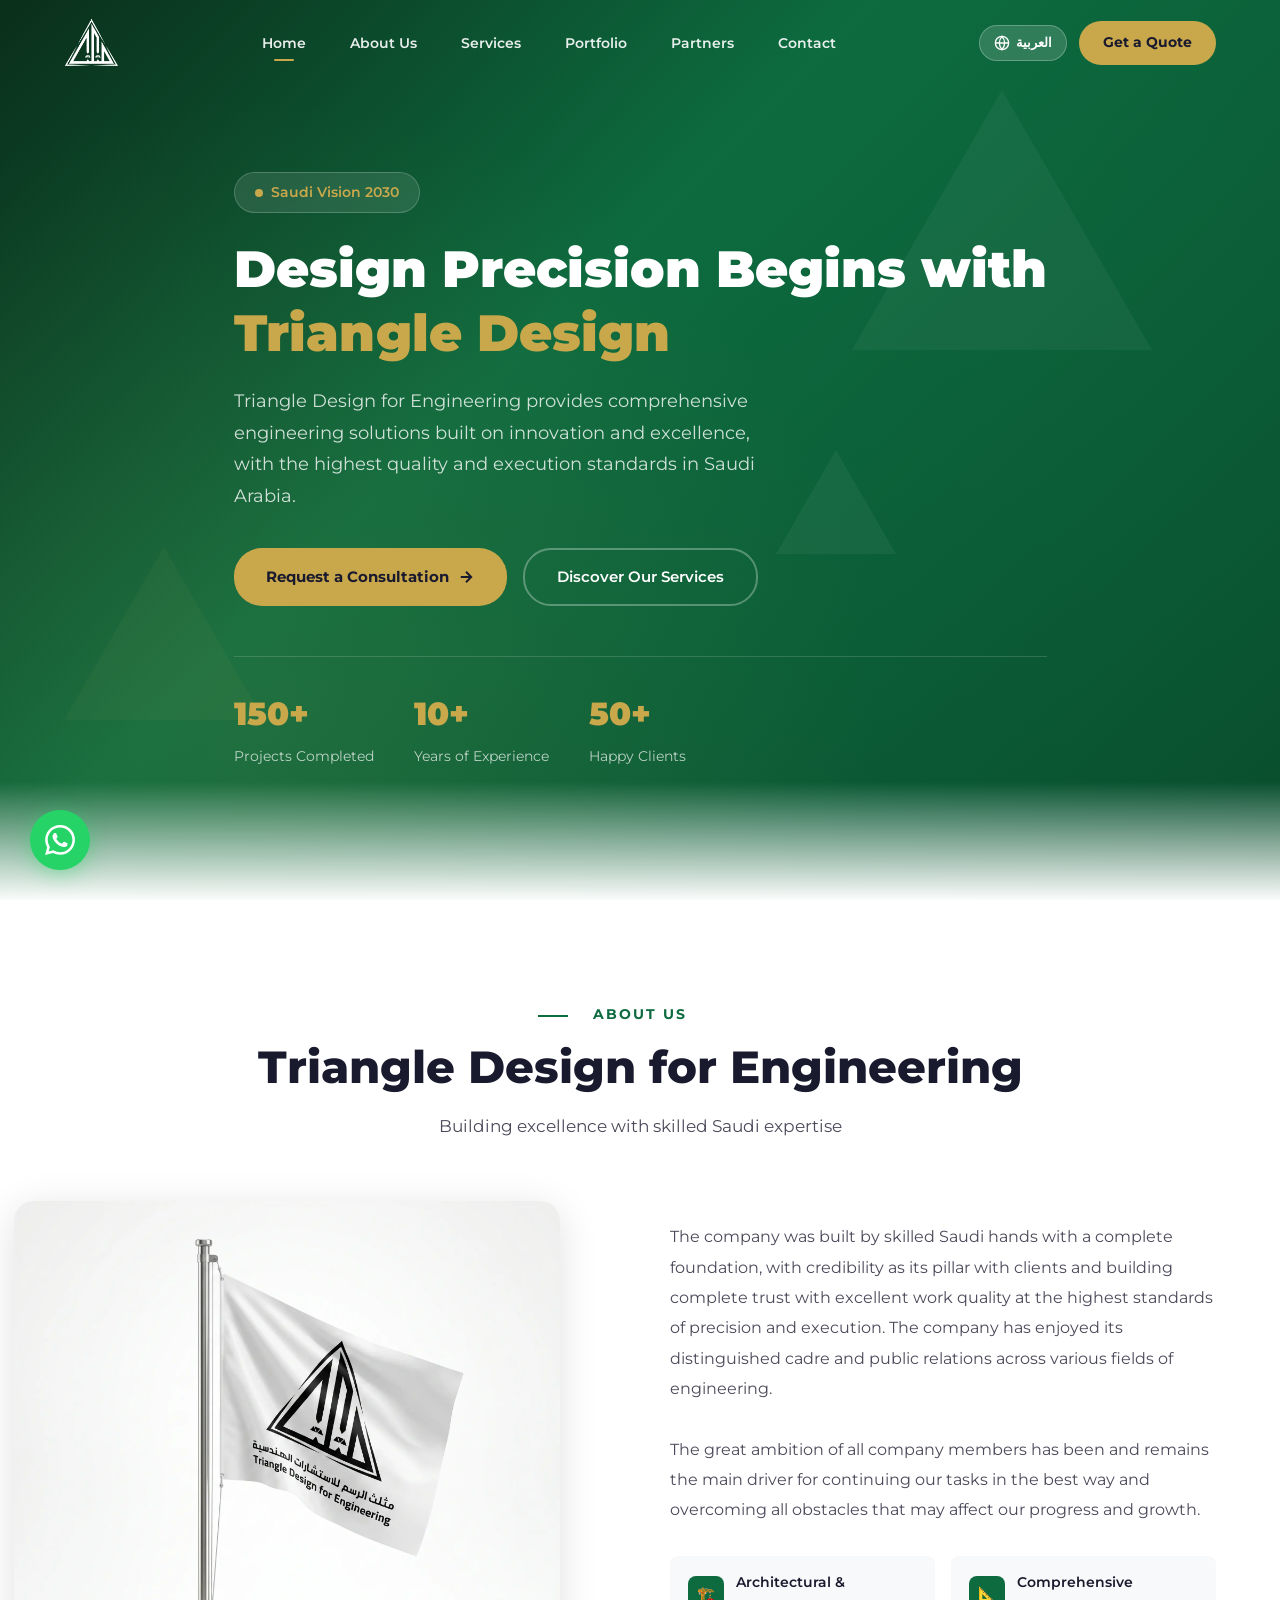
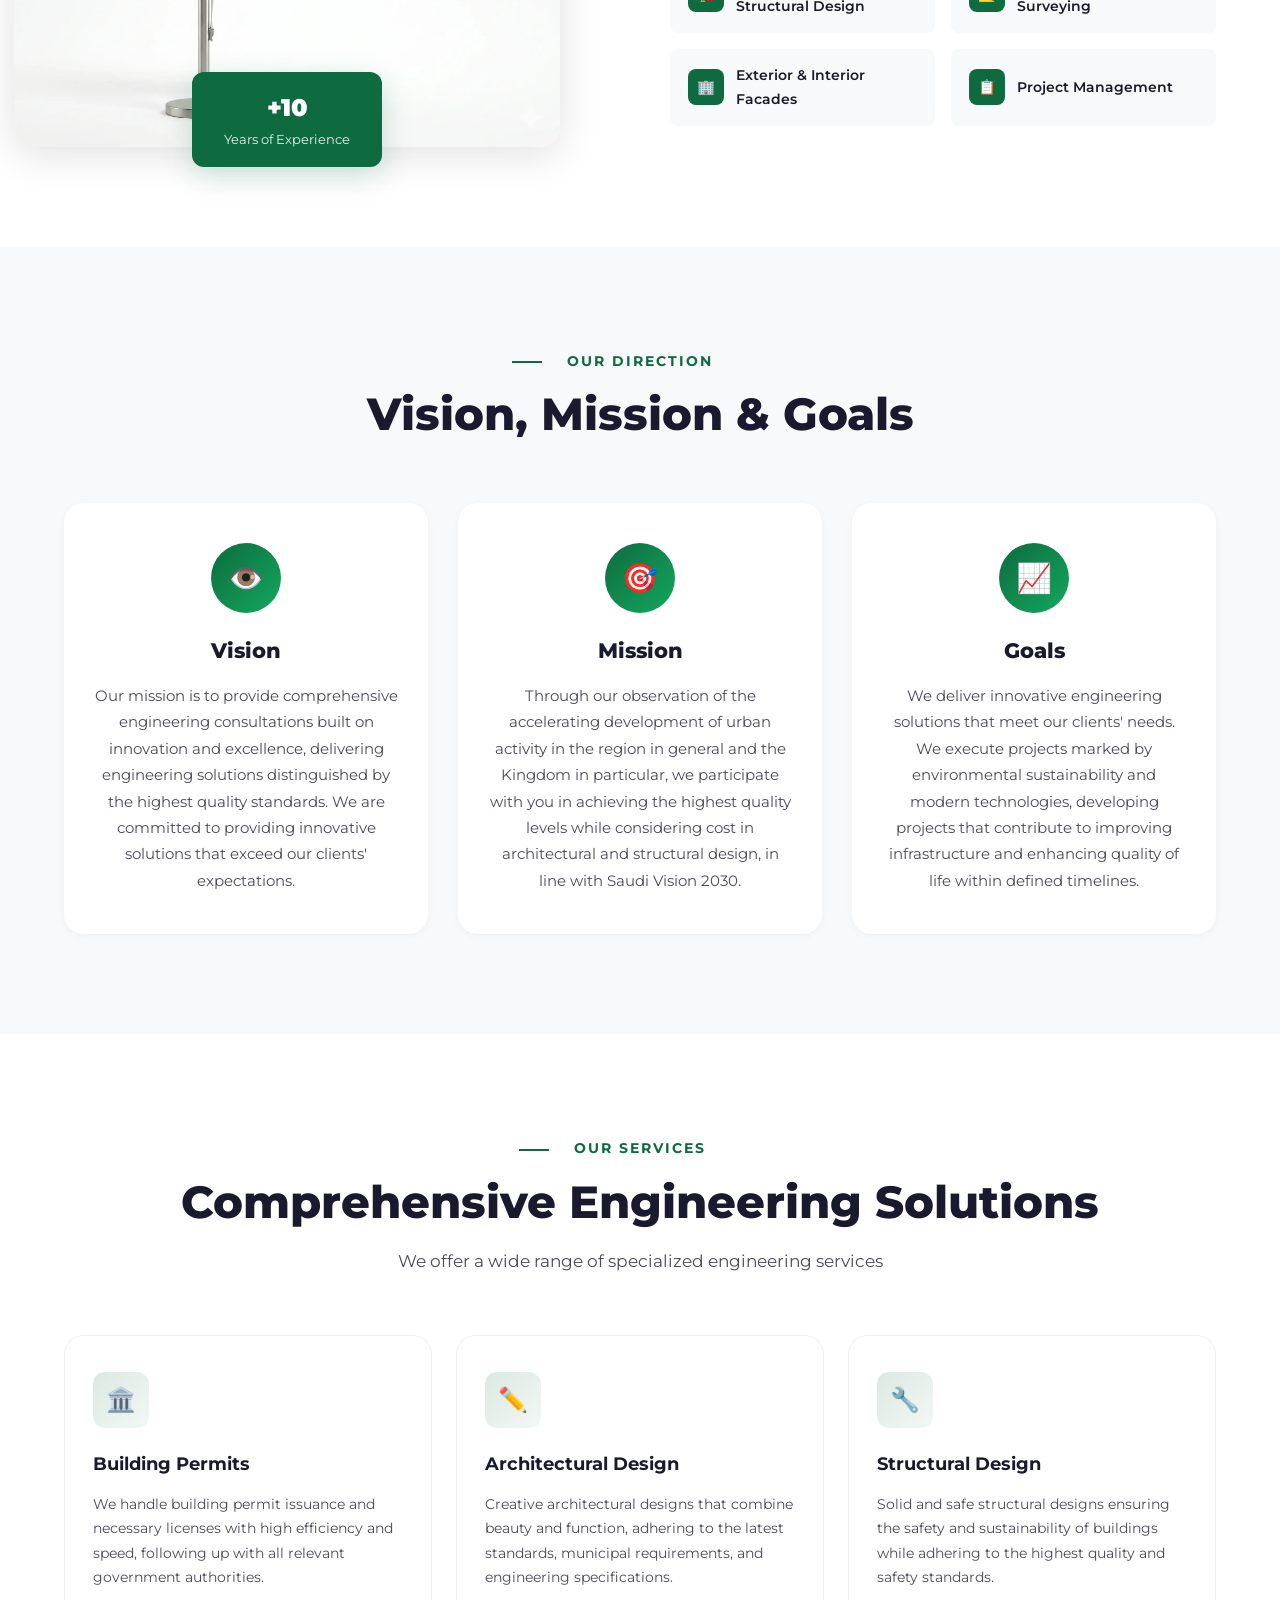
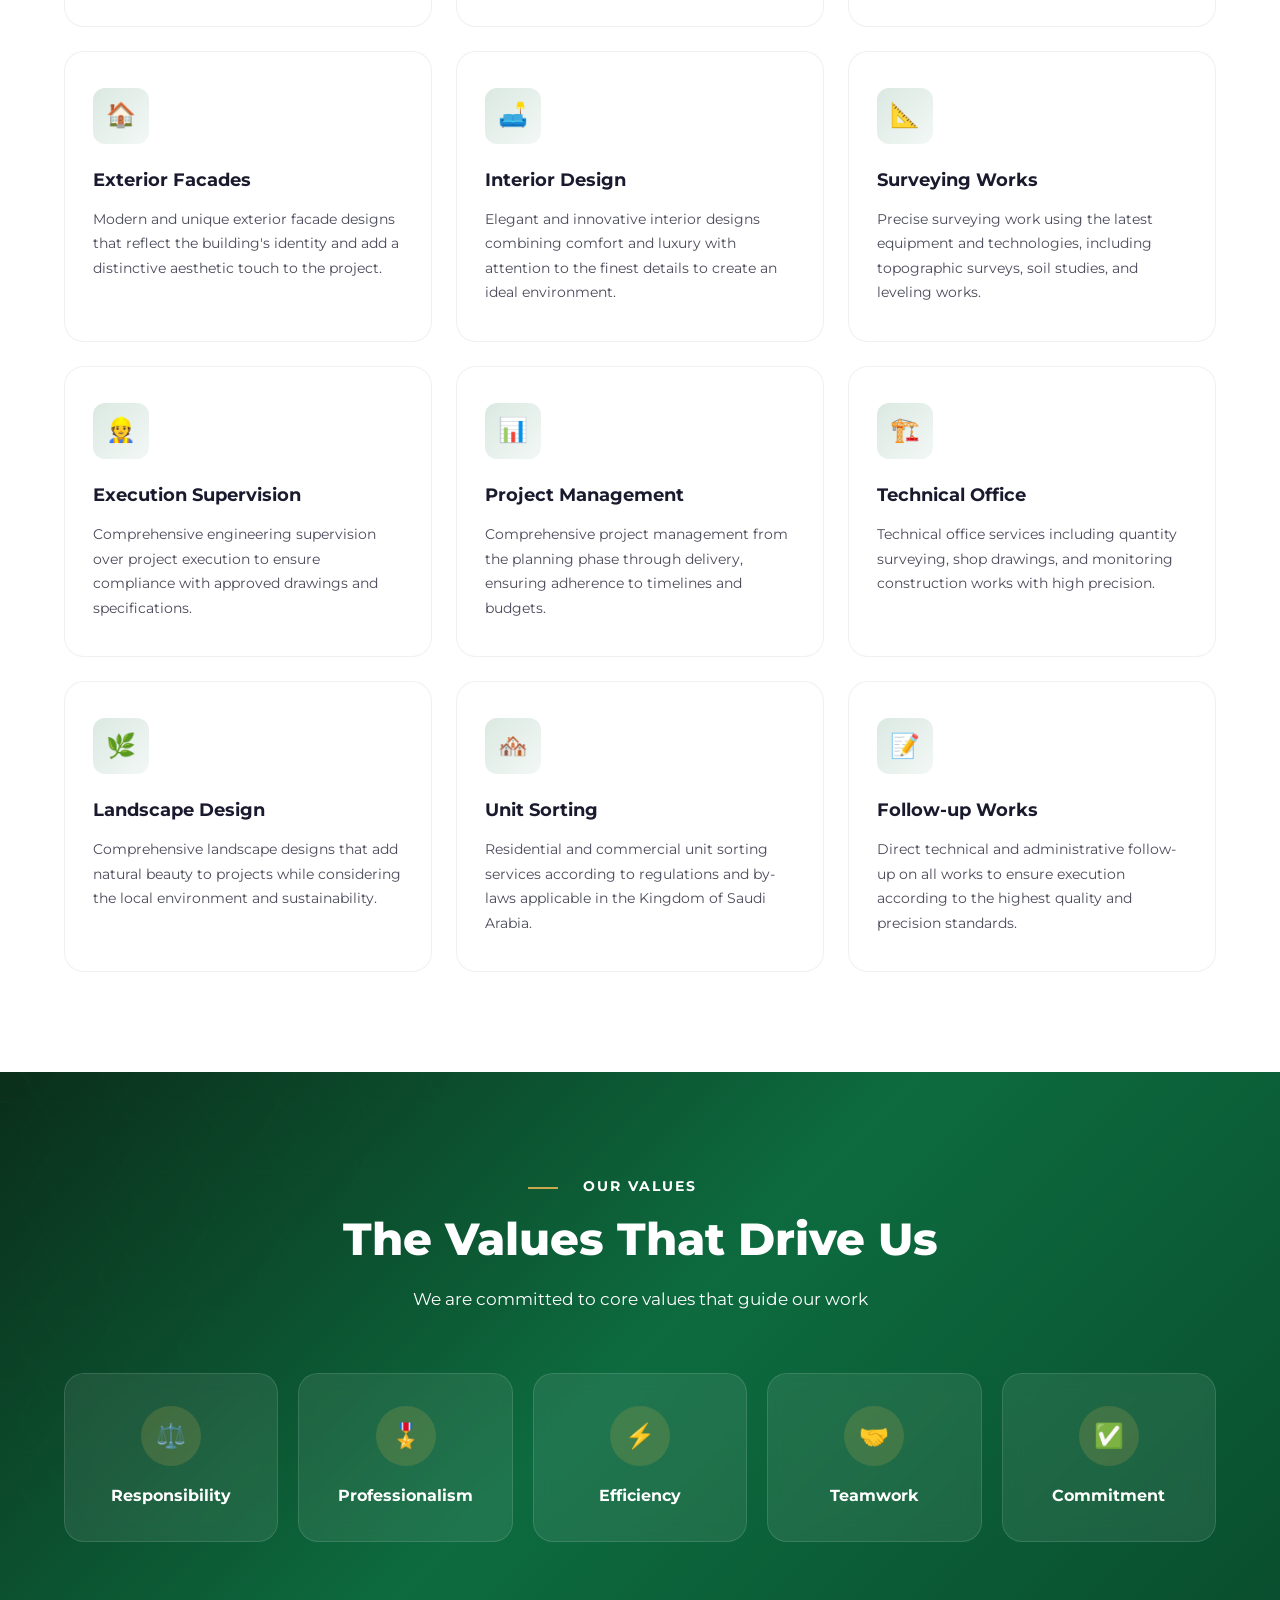
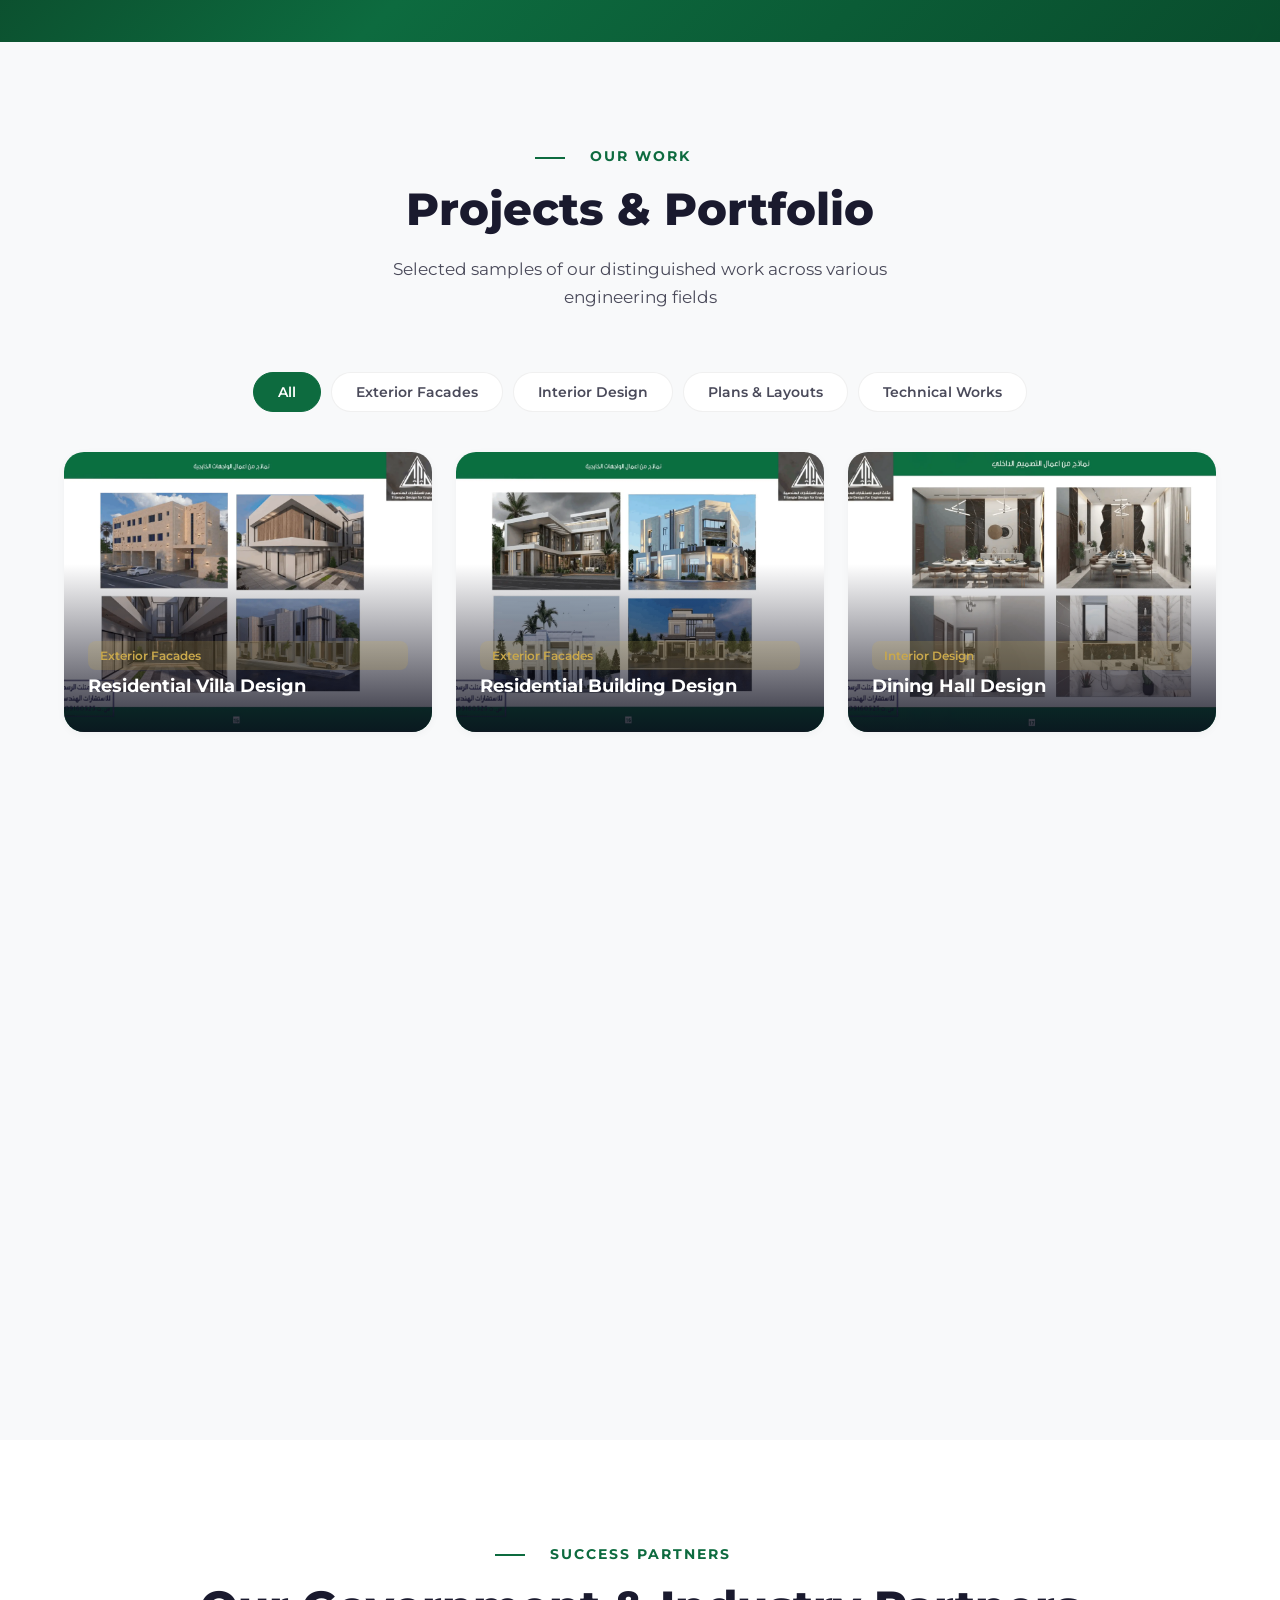
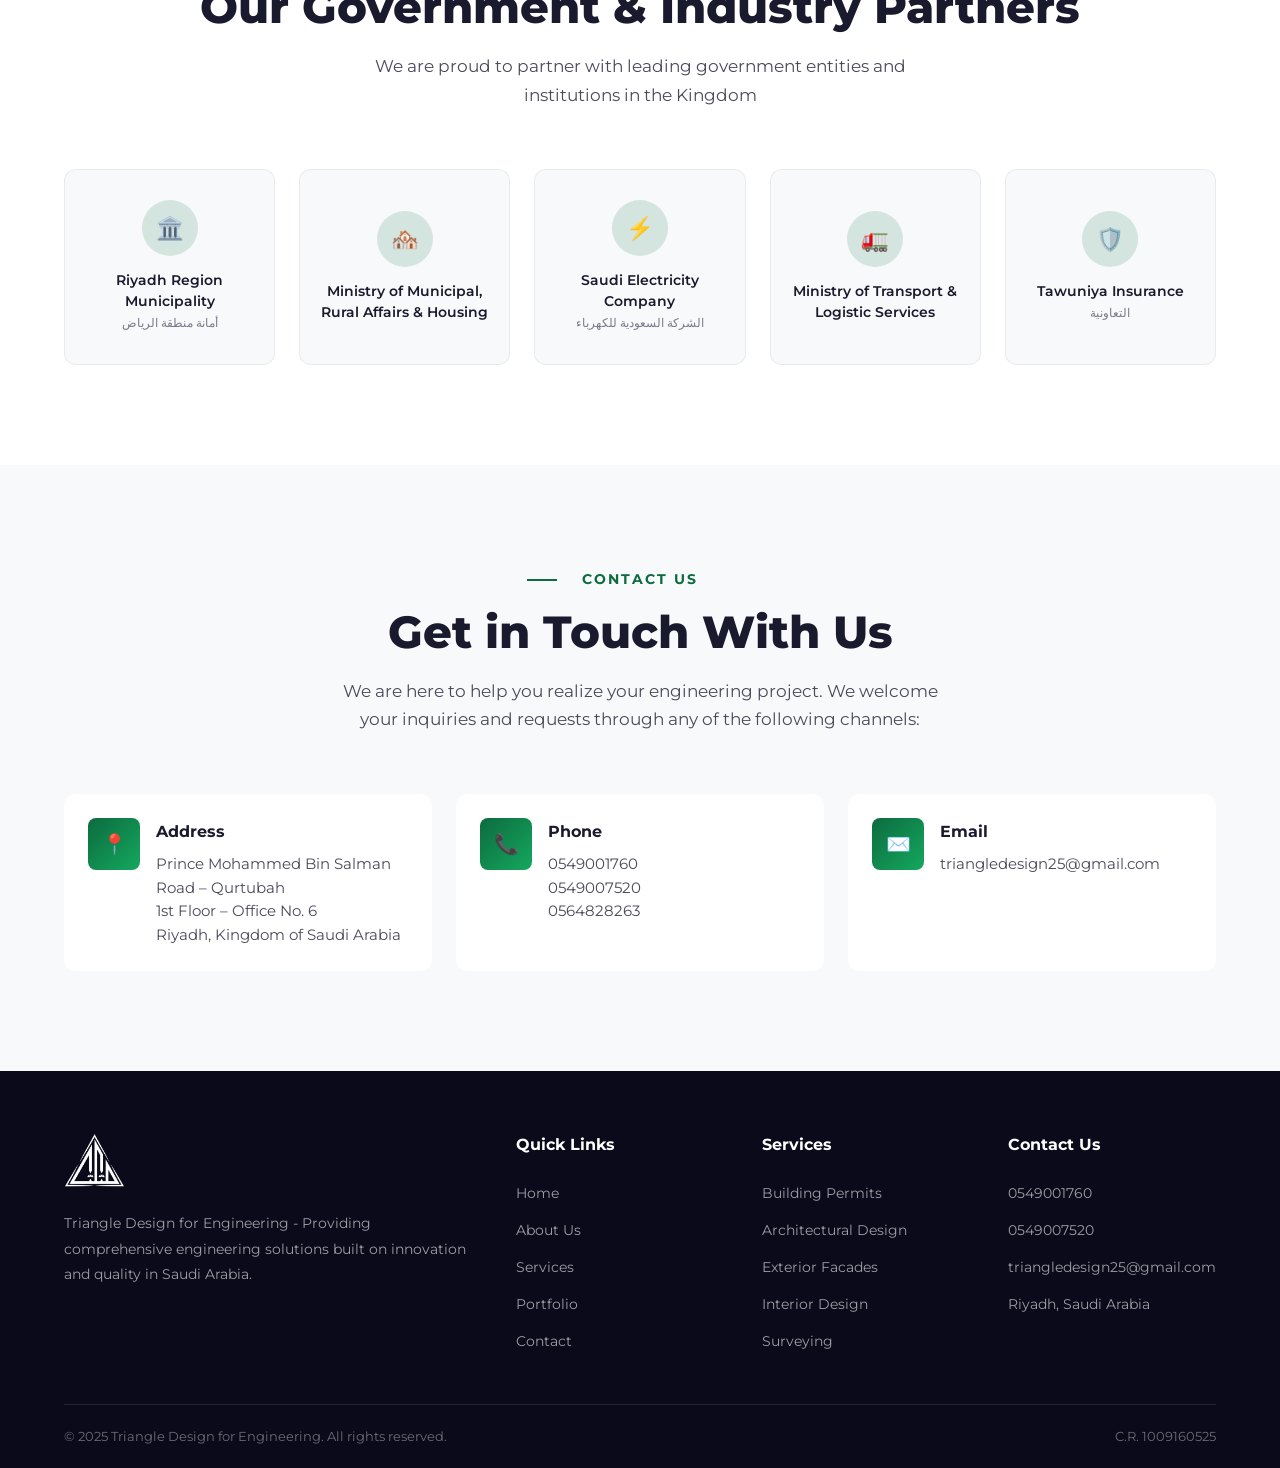
==== en/index.html @ 2c235e0d "Initial commit" ====
<!DOCTYPE html>
<html lang="en" dir="ltr">
<head>
  <meta charset="UTF-8">
  <meta name="viewport" content="width=device-width, initial-scale=1.0">
  <title>Triangle Design for Engineering | مثلث الرسم للاستشارات الهندسية</title>
  <meta name="description" content="Triangle Design for Engineering - Architectural design, execution supervision, building permits, surveying, interior and exterior design in Riyadh, Saudi Arabia">
  <link rel="alternate" hreflang="ar" href="../index.html">
  <link rel="alternate" hreflang="en" href="index.html">
  <link rel="stylesheet" href="../style.css">
  <link rel="icon" type="image/png" href="../images/البروفايل مثلث الرسم-01.webp">
</head>
<body class="ltr">

<!-- ══════════ NAVBAR ══════════ -->
<nav class="navbar" id="navbar">
  <div class="container">
    <a href="#hero" class="nav-logo">
      <img src="../logo.webp" alt="Triangle Design" class="nav-logo-img">
    </a>
    <div class="nav-links" id="navLinks">
      <a href="#hero" class="active">Home</a>
      <a href="#about">About Us</a>
      <a href="#services">Services</a>
      <a href="#portfolio">Portfolio</a>
      <a href="#partners">Partners</a>
      <a href="#contact">Contact</a>
    </div>

    <div class="nav-actions">
      <a href="../index.html" class="lang-switch">
        <svg class="globe-icon" viewBox="0 0 24 24" fill="none" stroke="currentColor" stroke-width="2"><circle cx="12" cy="12" r="10"/><path d="M2 12h20M12 2a15.3 15.3 0 014 10 15.3 15.3 0 01-4 10 15.3 15.3 0 01-4-10 15.3 15.3 0 014-10z"/></svg>
        العربية
      </a>
      <a href="#contact" class="nav-cta">Get a Quote</a>
      <div class="mobile-toggle" id="mobileToggle">
        <span></span><span></span><span></span>
      </div>
    </div>
  </div>
</nav>

<!-- ══════════ HERO ══════════ -->
<section class="hero" id="hero">
  <div class="hero-bg-shapes">
    <div class="triangle"></div>
    <div class="triangle"></div>
    <div class="triangle"></div>
  </div>
  <div class="container">
    <div class="hero-content">
      <div class="hero-badge">
        <span class="dot"></span>
        Saudi Vision 2030
      </div>
      <h1>Design Precision Begins with<br><span>Triangle Design</span></h1>
      <p class="hero-desc">Triangle Design for Engineering provides comprehensive engineering solutions built on innovation and excellence, with the highest quality and execution standards in Saudi Arabia.</p>
      <div class="hero-buttons">
        <a href="#contact" class="btn-primary">
          Request a Consultation
          <svg width="18" height="18" viewBox="0 0 24 24" fill="none" stroke="currentColor" stroke-width="2.5"><path d="M5 12h14M12 5l7 7-7 7"/></svg>
        </a>
        <a href="#services" class="btn-secondary">
          Discover Our Services
        </a>
      </div>
      <div class="hero-stats">
        <div class="hero-stat">
          <h3 data-count="150" data-suffix="+">0</h3>
          <p>Projects Completed</p>
        </div>
        <div class="hero-stat">
          <h3 data-count="10" data-suffix="+">0</h3>
          <p>Years of Experience</p>
        </div>
        <div class="hero-stat">
          <h3 data-count="50" data-suffix="+">0</h3>
          <p>Happy Clients</p>
        </div>
      </div>
    </div>

  </div>
</section>

<!-- ══════════ ABOUT ══════════ -->
<section class="about section-padding" id="about">
  <div class="container">
    <div class="section-title reveal">
      <span class="overline">About Us</span>
      <h2>Triangle Design for Engineering</h2>
      <p>Building excellence with skilled Saudi expertise</p>
    </div>
    <div class="about-grid">
      <div class="about-image reveal-left">
        <div class="about-image-main">
          <img src="../hero.webp" alt="About Company - Triangle Design">
        </div>
        <div class="about-experience-badge">
          <h3>+10</h3>
          <p>Years of Experience</p>
        </div>
      </div>
      <div class="about-content reveal-right">

        <p class="about-text">The company was built by skilled Saudi hands with a complete foundation, with credibility as its pillar with clients and building complete trust with excellent work quality at the highest standards of precision and execution. The company has enjoyed its distinguished cadre and public relations across various fields of engineering.</p>
        <p class="about-text">The great ambition of all company members has been and remains the main driver for continuing our tasks in the best way and overcoming all obstacles that may affect our progress and growth.</p>
        <div class="about-features">
          <div class="about-feature">
            <div class="feature-icon">🏗️</div>
            <span>Architectural & Structural Design</span>
          </div>
          <div class="about-feature">
            <div class="feature-icon">📐</div>
            <span>Comprehensive Surveying</span>
          </div>
          <div class="about-feature">
            <div class="feature-icon">🏢</div>
            <span>Exterior & Interior Facades</span>
          </div>
          <div class="about-feature">
            <div class="feature-icon">📋</div>
            <span>Project Management</span>
          </div>
        </div>
      </div>
    </div>
  </div>
</section>

<!-- ══════════ VISION / MISSION / GOALS ══════════ -->
<section class="vmg-section section-padding" id="vmg">
  <div class="container">
    <div class="section-title reveal">
      <span class="overline">Our Direction</span>
      <h2>Vision, Mission & Goals</h2>
    </div>
    <div class="vmg-grid">
      <div class="vmg-card reveal">
        <div class="vmg-icon">👁️</div>
        <h3>Vision</h3>
        <p>Our mission is to provide comprehensive engineering consultations built on innovation and excellence, delivering engineering solutions distinguished by the highest quality standards. We are committed to providing innovative solutions that exceed our clients' expectations.</p>
      </div>
      <div class="vmg-card reveal">
        <div class="vmg-icon">🎯</div>
        <h3>Mission</h3>
        <p>Through our observation of the accelerating development of urban activity in the region in general and the Kingdom in particular, we participate with you in achieving the highest quality levels while considering cost in architectural and structural design, in line with Saudi Vision 2030.</p>
      </div>
      <div class="vmg-card reveal">
        <div class="vmg-icon">📈</div>
        <h3>Goals</h3>
        <p>We deliver innovative engineering solutions that meet our clients' needs. We execute projects marked by environmental sustainability and modern technologies, developing projects that contribute to improving infrastructure and enhancing quality of life within defined timelines.</p>
      </div>
    </div>
  </div>
</section>

<!-- ══════════ SERVICES ══════════ -->
<section class="services section-padding" id="services">
  <div class="container">
    <div class="section-title reveal">
      <span class="overline">Our Services</span>
      <h2>Comprehensive Engineering Solutions</h2>
      <p>We offer a wide range of specialized engineering services</p>
    </div>
    <div class="services-grid">
      <div class="service-card reveal">
        <div class="service-icon">🏛️</div>
        <h3>Building Permits</h3>
        <p>We handle building permit issuance and necessary licenses with high efficiency and speed, following up with all relevant government authorities.</p>
      </div>
      <div class="service-card reveal">
        <div class="service-icon">✏️</div>
        <h3>Architectural Design</h3>
        <p>Creative architectural designs that combine beauty and function, adhering to the latest standards, municipal requirements, and engineering specifications.</p>
      </div>
      <div class="service-card reveal">
        <div class="service-icon">🔧</div>
        <h3>Structural Design</h3>
        <p>Solid and safe structural designs ensuring the safety and sustainability of buildings while adhering to the highest quality and safety standards.</p>
      </div>
      <div class="service-card reveal">
        <div class="service-icon">🏠</div>
        <h3>Exterior Facades</h3>
        <p>Modern and unique exterior facade designs that reflect the building's identity and add a distinctive aesthetic touch to the project.</p>
      </div>
      <div class="service-card reveal">
        <div class="service-icon">🛋️</div>
        <h3>Interior Design</h3>
        <p>Elegant and innovative interior designs combining comfort and luxury with attention to the finest details to create an ideal environment.</p>
      </div>
      <div class="service-card reveal">
        <div class="service-icon">📐</div>
        <h3>Surveying Works</h3>
        <p>Precise surveying work using the latest equipment and technologies, including topographic surveys, soil studies, and leveling works.</p>
      </div>
      <div class="service-card reveal">
        <div class="service-icon">👷</div>
        <h3>Execution Supervision</h3>
        <p>Comprehensive engineering supervision over project execution to ensure compliance with approved drawings and specifications.</p>
      </div>
      <div class="service-card reveal">
        <div class="service-icon">📊</div>
        <h3>Project Management</h3>
        <p>Comprehensive project management from the planning phase through delivery, ensuring adherence to timelines and budgets.</p>
      </div>
      <div class="service-card reveal">
        <div class="service-icon">🏗️</div>
        <h3>Technical Office</h3>
        <p>Technical office services including quantity surveying, shop drawings, and monitoring construction works with high precision.</p>
      </div>
      <div class="service-card reveal">
        <div class="service-icon">🌿</div>
        <h3>Landscape Design</h3>
        <p>Comprehensive landscape designs that add natural beauty to projects while considering the local environment and sustainability.</p>
      </div>
      <div class="service-card reveal">
        <div class="service-icon">🏘️</div>
        <h3>Unit Sorting</h3>
        <p>Residential and commercial unit sorting services according to regulations and by-laws applicable in the Kingdom of Saudi Arabia.</p>
      </div>
      <div class="service-card reveal">
        <div class="service-icon">📝</div>
        <h3>Follow-up Works</h3>
        <p>Direct technical and administrative follow-up on all works to ensure execution according to the highest quality and precision standards.</p>
      </div>
    </div>
  </div>
</section>

<!-- ══════════ VALUES ══════════ -->
<section class="values-section section-padding">
  <div class="triangle-pattern"></div>
  <div class="container">
    <div class="section-title reveal">
      <span class="overline">Our Values</span>
      <h2>The Values That Drive Us</h2>
      <p>We are committed to core values that guide our work</p>
    </div>
    <div class="values-grid">
      <div class="value-card reveal">
        <div class="value-icon">⚖️</div>
        <h4>Responsibility</h4>
      </div>
      <div class="value-card reveal">
        <div class="value-icon">🎖️</div>
        <h4>Professionalism</h4>
      </div>
      <div class="value-card reveal">
        <div class="value-icon">⚡</div>
        <h4>Efficiency</h4>
      </div>
      <div class="value-card reveal">
        <div class="value-icon">🤝</div>
        <h4>Teamwork</h4>
      </div>
      <div class="value-card reveal">
        <div class="value-icon">✅</div>
        <h4>Commitment</h4>
      </div>
    </div>
  </div>
</section>

<!-- ══════════ PORTFOLIO ══════════ -->
<section class="portfolio section-padding" id="portfolio">
  <div class="container">
    <div class="section-title reveal">
      <span class="overline">Our Work</span>
      <h2>Projects & Portfolio</h2>
      <p>Selected samples of our distinguished work across various engineering fields</p>
    </div>
    <div class="portfolio-filters reveal">
      <button class="filter-btn active" data-filter="all">All</button>
      <button class="filter-btn" data-filter="exterior">Exterior Facades</button>
      <button class="filter-btn" data-filter="interior">Interior Design</button>
      <button class="filter-btn" data-filter="plans">Plans & Layouts</button>
      <button class="filter-btn" data-filter="technical">Technical Works</button>
    </div>
    <div class="portfolio-grid">
      <div class="portfolio-item reveal" data-category="exterior">
        <img src="../images/البروفايل مثلث الرسم-15.webp" alt="Exterior Facades - Sample 1">
        <div class="portfolio-overlay">
          <span class="tag">Exterior Facades</span>
          <h3>Residential Villa Design</h3>
        </div>
      </div>
      <div class="portfolio-item reveal" data-category="exterior">
        <img src="../images/البروفايل مثلث الرسم-16.webp" alt="Exterior Facades - Sample 2">
        <div class="portfolio-overlay">
          <span class="tag">Exterior Facades</span>
          <h3>Residential Building Design</h3>
        </div>
      </div>
      <div class="portfolio-item reveal" data-category="interior">
        <img src="../images/البروفايل مثلث الرسم-17.webp" alt="Interior Design - Dining Hall">
        <div class="portfolio-overlay">
          <span class="tag">Interior Design</span>
          <h3>Dining Hall Design</h3>
        </div>
      </div>
      <div class="portfolio-item reveal" data-category="interior">
        <img src="../images/البروفايل مثلث الرسم-18.webp" alt="Interior Design - Bedroom">
        <div class="portfolio-overlay">
          <span class="tag">Interior Design</span>
          <h3>Bedroom Design</h3>
        </div>
      </div>
      <div class="portfolio-item reveal" data-category="interior">
        <img src="../images/البروفايل مثلث الرسم-19.webp" alt="Interior Design - Office">
        <div class="portfolio-overlay">
          <span class="tag">Interior Design</span>
          <h3>Office & Majlis Design</h3>
        </div>
      </div>
      <div class="portfolio-item reveal" data-category="interior">
        <img src="../images/البروفايل مثلث الرسم-20.webp" alt="Interior Design - Kitchen">
        <div class="portfolio-overlay">
          <span class="tag">Interior Design</span>
          <h3>Modern Kitchen Design</h3>
        </div>
      </div>
      <div class="portfolio-item reveal" data-category="plans">
        <img src="../images/البروفايل مثلث الرسم-13.webp" alt="Real Estate Development Plans">
        <div class="portfolio-overlay">
          <span class="tag">Plans & Layouts</span>
          <h3>Real Estate Development Plans</h3>
        </div>
      </div>
      <div class="portfolio-item reveal" data-category="plans">
        <img src="../images/البروفايل مثلث الرسم-14.webp" alt="Architectural Plans">
        <div class="portfolio-overlay">
          <span class="tag">Plans & Layouts</span>
          <h3>Advanced Architectural Plans</h3>
        </div>
      </div>
      <div class="portfolio-item reveal" data-category="technical">
        <img src="../images/البروفايل مثلث الرسم-12.webp" alt="Technical Office Works">
        <div class="portfolio-overlay">
          <span class="tag">Technical Works</span>
          <h3>Technical Office Works</h3>
        </div>
      </div>
    </div>
  </div>
</section>

<!-- ══════════ PARTNERS ══════════ -->
<section class="partners section-padding" id="partners">
  <div class="container">
    <div class="section-title reveal">
      <span class="overline">Success Partners</span>
      <h2>Our Government & Industry Partners</h2>
      <p>We are proud to partner with leading government entities and institutions in the Kingdom</p>
    </div>
    <div class="partners-grid">
      <div class="partner-card reveal">
        <div class="partner-icon">🏛️</div>
        <h4>Riyadh Region Municipality<br><small style="color:var(--text-light);font-weight:400">أمانة منطقة الرياض</small></h4>
      </div>
      <div class="partner-card reveal">
        <div class="partner-icon">🏘️</div>
        <h4>Ministry of Municipal, Rural Affairs & Housing</h4>
      </div>
      <div class="partner-card reveal">
        <div class="partner-icon">⚡</div>
        <h4>Saudi Electricity Company<br><small style="color:var(--text-light);font-weight:400">الشركة السعودية للكهرباء</small></h4>
      </div>
      <div class="partner-card reveal">
        <div class="partner-icon">🚛</div>
        <h4>Ministry of Transport & Logistic Services</h4>
      </div>
      <div class="partner-card reveal">
        <div class="partner-icon">🛡️</div>
        <h4>Tawuniya Insurance<br><small style="color:var(--text-light);font-weight:400">التعاونية</small></h4>
      </div>
    </div>
  </div>
</section>

<!-- ══════════ CONTACT ══════════ -->
<section class="contact section-padding" id="contact">
  <div class="container">
    <div class="section-title reveal">
      <span class="overline">Contact Us</span>
      <h2>Get in Touch With Us</h2>
      <p>We are here to help you realize your engineering project. We welcome your inquiries and requests through any of the following channels:</p>
    </div>
    <div class="contact-cards reveal">
      <div class="contact-item">
        <div class="contact-icon">📍</div>
        <div>
          <h4>Address</h4>
          <p>Prince Mohammed Bin Salman Road – Qurtubah<br>1st Floor – Office No. 6<br>Riyadh, Kingdom of Saudi Arabia</p>
        </div>
      </div>
      <div class="contact-item">
        <div class="contact-icon">📞</div>
        <div>
          <h4>Phone</h4>
          <p><a href="tel:+966549001760">0549001760</a></p>
          <p><a href="tel:+966549007520">0549007520</a></p>
          <p><a href="tel:+966564828263">0564828263</a></p>
        </div>
      </div>
      <div class="contact-item">
        <div class="contact-icon">✉️</div>
        <div>
          <h4>Email</h4>
          <p><a href="mailto:triangledesign25@gmail.com">triangledesign25@gmail.com</a></p>
        </div>
      </div>

    </div>
  </div>
</section>

<!-- ══════════ FOOTER ══════════ -->
<footer class="footer">
  <div class="container">
    <div class="footer-grid">
      <div class="footer-brand">
        <div class="footer-logo">
          <img src="../logo.webp" alt="Triangle Design" class="footer-logo-img">
        </div>
        <p>Triangle Design for Engineering - Providing comprehensive engineering solutions built on innovation and quality in Saudi Arabia.</p>
      </div>
      <div class="footer-col">
        <h4>Quick Links</h4>
        <ul>
          <li><a href="#hero">Home</a></li>
          <li><a href="#about">About Us</a></li>
          <li><a href="#services">Services</a></li>
          <li><a href="#portfolio">Portfolio</a></li>
          <li><a href="#contact">Contact</a></li>
        </ul>
      </div>
      <div class="footer-col">
        <h4>Services</h4>
        <ul>
          <li><a href="#services">Building Permits</a></li>
          <li><a href="#services">Architectural Design</a></li>
          <li><a href="#services">Exterior Facades</a></li>
          <li><a href="#services">Interior Design</a></li>
          <li><a href="#services">Surveying</a></li>
        </ul>
      </div>
      <div class="footer-col">
        <h4>Contact Us</h4>
        <ul>
          <li><a href="tel:+966549001760">0549001760</a></li>
          <li><a href="tel:+966549007520">0549007520</a></li>
          <li><a href="mailto:triangledesign25@gmail.com">triangledesign25@gmail.com</a></li>
          <li><a href="#">Riyadh, Saudi Arabia</a></li>
        </ul>
      </div>
    </div>
    <div class="footer-bottom">
      <p>© 2025 Triangle Design for Engineering. All rights reserved.</p>
      <span class="cr-number">C.R. 1009160525</span>
    </div>
  </div>
</footer>

<!-- ══════════ WHATSAPP FLOAT ══════════ -->
<a href="https://wa.me/966549001760" target="_blank" class="whatsapp-float" aria-label="Contact via WhatsApp">
  <svg viewBox="0 0 24 24"><path d="M17.472 14.382c-.297-.149-1.758-.867-2.03-.967-.273-.099-.471-.148-.67.15-.197.297-.767.966-.94 1.164-.173.199-.347.223-.644.075-.297-.15-1.255-.463-2.39-1.475-.883-.788-1.48-1.761-1.653-2.059-.173-.297-.018-.458.13-.606.134-.133.298-.347.446-.52.149-.174.198-.298.298-.497.099-.198.05-.371-.025-.52-.075-.149-.669-1.612-.916-2.207-.242-.579-.487-.5-.669-.51-.173-.008-.371-.01-.57-.01-.198 0-.52.074-.792.372-.272.297-1.04 1.016-1.04 2.479 0 1.462 1.065 2.875 1.213 3.074.149.198 2.096 3.2 5.077 4.487.709.306 1.262.489 1.694.625.712.227 1.36.195 1.871.118.571-.085 1.758-.719 2.006-1.413.248-.694.248-1.289.173-1.413-.074-.124-.272-.198-.57-.347m-5.421 7.403h-.004a9.87 9.87 0 01-5.031-1.378l-.361-.214-3.741.982.998-3.648-.235-.374a9.86 9.86 0 01-1.51-5.26c.001-5.45 4.436-9.884 9.888-9.884 2.64 0 5.122 1.03 6.988 2.898a9.825 9.825 0 012.893 6.994c-.003 5.45-4.437 9.884-9.885 9.884m8.413-18.297A11.815 11.815 0 0012.05 0C5.495 0 .16 5.335.157 11.892c0 2.096.547 4.142 1.588 5.945L.057 24l6.305-1.654a11.882 11.882 0 005.683 1.448h.005c6.554 0 11.89-5.335 11.893-11.893a11.821 11.821 0 00-3.48-8.413z"/></svg>
</a>

<!-- ══════════ BACK TO TOP ══════════ -->
<button class="back-to-top" id="backToTop" aria-label="Back to top">↑</button>

<!-- ══════════ LIGHTBOX ══════════ -->
<div class="lightbox" id="lightbox">
  <button class="lightbox-close">✕</button>
  <img src="" alt="Project Preview">
</div>

<script src="../script.js"></script>
</body>
</html>
---- style.css ----
/* ========================================
   MOTHALATH - Triangle Design for Engineering
   Premium Corporate Website Styles
   ======================================== */

@import url('https://fonts.googleapis.com/css2?family=IBM+Plex+Sans+Arabic:wght@100;200;300;400;500;600;700&family=Montserrat:wght@300;400;500;600;700;800;900&display=swap');

/* ---- CSS Custom Properties ---- */
:root {
  --primary: #0d6b3f;
  --primary-dark: #094d2d;
  --primary-light: #14a85e;
  --primary-glow: rgba(13, 107, 63, 0.15);
  --secondary: #1a1a2e;
  --accent: #c9a84c;
  --accent-light: #e0c76e;
  --text-dark: #1a1a2e;
  --text-medium: #4a4a5a;
  --text-light: #7a7a8a;
  --bg-white: #ffffff;
  --bg-light: #f8f9fa;
  --bg-cream: #fafaf7;
  --bg-dark: #0a0a1a;
  --border-light: rgba(0, 0, 0, 0.06);
  --shadow-sm: 0 2px 8px rgba(0, 0, 0, 0.04);
  --shadow-md: 0 4px 20px rgba(0, 0, 0, 0.08);
  --shadow-lg: 0 8px 40px rgba(0, 0, 0, 0.12);
  --shadow-xl: 0 20px 60px rgba(0, 0, 0, 0.15);
  --shadow-green: 0 8px 30px rgba(13, 107, 63, 0.2);
  --radius-sm: 8px;
  --radius-md: 12px;
  --radius-lg: 20px;
  --radius-xl: 28px;
  --transition: 0.35s cubic-bezier(0.4, 0, 0.2, 1);
  --transition-slow: 0.6s cubic-bezier(0.4, 0, 0.2, 1);
  --font-ar: 'IBM Plex Sans Arabic', sans-serif;
  --font-en: 'Montserrat', sans-serif;
}

/* ---- Reset & Base ---- */
*, *::before, *::after {
  margin: 0;
  padding: 0;
  box-sizing: border-box;
}

html {
  scroll-behavior: smooth;
  scroll-padding-top: 80px;
  overflow-x: hidden;
}

body {
  font-family: var(--font-ar);
  color: var(--text-dark);
  background: var(--bg-white);
  line-height: 1.7;
  overflow-x: hidden;
  -webkit-font-smoothing: antialiased;
}

body.ltr {
  font-family: var(--font-en);
  direction: ltr;
  text-align: left;
}

body.rtl {
  direction: rtl;
  text-align: right;
}

img {
  max-width: 100%;
  height: auto;
  display: block;
}

a {
  text-decoration: none;
  color: inherit;
  transition: var(--transition);
}

ul { list-style: none; }

.container {
  max-width: 1200px;
  margin: 0 auto;
  padding: 0 24px;
}

/* ---- Utility Classes ---- */
.section-padding {
  padding: 100px 0;
}

.section-title {
  text-align: center;
  margin-bottom: 60px;
}

.section-title .overline {
  display: inline-block;
  font-size: 0.85rem;
  font-weight: 700;
  letter-spacing: 2px;
  text-transform: uppercase;
  color: var(--primary);
  margin-bottom: 12px;
  position: relative;
  padding: 0 20px;
}

.section-title .overline::before,
.section-title .overline::after {
  content: '';
  position: absolute;
  top: 50%;
  width: 30px;
  height: 2px;
  background: var(--primary);
}

.section-title .overline::before { right: -35px; }
.section-title .overline::after { left: -35px; }

body.ltr .section-title .overline::before { left: -35px; }
body.ltr .section-title .overline::after { right: -35px; }

.section-title h2 {
  font-size: clamp(1.8rem, 4vw, 2.8rem);
  font-weight: 800;
  color: var(--text-dark);
  margin-bottom: 16px;
  line-height: 1.3;
}

.section-title p {
  font-size: 1.05rem;
  color: var(--text-medium);
  max-width: 600px;
  margin: 0 auto;
}

/* ---- Scroll Animations ---- */
.reveal {
  opacity: 0;
  transform: translateY(40px);
  transition: opacity 0.7s ease, transform 0.7s ease;
}

.reveal.visible {
  opacity: 1;
  transform: translateY(0);
}

.reveal-left {
  opacity: 0;
  transform: translateX(-50px);
  transition: opacity 0.7s ease, transform 0.7s ease;
}

body.ltr .reveal-left {
  transform: translateX(-50px);
}

body.rtl .reveal-left {
  transform: translateX(50px);
}

.reveal-left.visible {
  opacity: 1;
  transform: translateX(0);
}

.reveal-right {
  opacity: 0;
  transform: translateX(50px);
  transition: opacity 0.7s ease, transform 0.7s ease;
}

body.rtl .reveal-right {
  transform: translateX(-50px);
}

.reveal-right.visible {
  opacity: 1;
  transform: translateX(0);
}

/* ── Triangle Background Pattern ── */
.triangle-pattern {
  position: absolute;
  width: 100%;
  height: 100%;
  top: 0;
  left: 0;
  pointer-events: none;
  overflow: hidden;
  opacity: 0.03;
  z-index: 0;
}

.triangle-pattern::before {
  content: '';
  position: absolute;
  width: 200%;
  height: 200%;
  top: -50%;
  left: -50%;
  background-image:
    linear-gradient(60deg, transparent 48%, var(--primary) 48%, var(--primary) 52%, transparent 52%),
    linear-gradient(-60deg, transparent 48%, var(--primary) 48%, var(--primary) 52%, transparent 52%),
    linear-gradient(0deg, transparent 48%, var(--primary) 48%, var(--primary) 52%, transparent 52%);
  background-size: 80px 70px;
}

/* ========================================
   NAVIGATION
   ======================================== */
.navbar {
  position: fixed;
  top: 0;
  left: 0;
  width: 100%;
  z-index: 1000;
  transition: var(--transition);
  padding: 16px 0;
  background: transparent;
}

.navbar.scrolled {
  background: rgba(255, 255, 255, 0.97);
  backdrop-filter: blur(20px);
  -webkit-backdrop-filter: blur(20px);
  box-shadow: var(--shadow-md);
  padding: 8px 0;
}

.navbar .container {
  display: flex;
  align-items: center;
  justify-content: space-between;
}

.nav-logo {
  display: flex;
  align-items: center;
  gap: 12px;
  z-index: 1001;
}

.nav-logo-img {
  max-height: 54px;
  width: auto;
  transition: var(--transition);
  /* The logo is white initially over the dark hero background */
  filter: brightness(0) invert(1);
}

.navbar.scrolled .nav-logo-img {
  /* Turn the logo black when the navbar becomes white */
  filter: brightness(0);
}

.nav-links {
  display: flex;
  align-items: center;
  gap: 8px;
}

.nav-links a {
  padding: 8px 18px;
  font-size: 0.9rem;
  font-weight: 600;
  color: rgba(255, 255, 255, 0.9);
  border-radius: var(--radius-sm);
  position: relative;
  transition: var(--transition);
}

.nav-links a::after {
  content: '';
  position: absolute;
  bottom: 2px;
  left: 50%;
  transform: translateX(-50%) scaleX(0);
  width: 20px;
  height: 2px;
  background: var(--accent);
  border-radius: 2px;
  transition: var(--transition);
}

.nav-links a:hover::after,
.nav-links a.active::after {
  transform: translateX(-50%) scaleX(1);
}

.navbar.scrolled .nav-links a {
  color: var(--text-dark);
}

.navbar.scrolled .nav-links a:hover {
  color: var(--primary);
}

.nav-actions {
  display: flex;
  align-items: center;
  gap: 12px;
  z-index: 1001;
}

.lang-switch {
  display: flex;
  align-items: center;
  gap: 6px;
  padding: 6px 14px;
  background: rgba(255, 255, 255, 0.15);
  border: 1px solid rgba(255, 255, 255, 0.25);
  border-radius: var(--radius-xl);
  color: white;
  font-size: 0.8rem;
  font-weight: 600;
  cursor: pointer;
  transition: var(--transition);
  text-decoration: none;
}

.lang-switch:hover {
  background: rgba(255, 255, 255, 0.25);
}

.navbar.scrolled .lang-switch {
  background: var(--primary-glow);
  border-color: var(--primary);
  color: var(--primary);
}

.lang-switch .globe-icon {
  width: 16px;
  height: 16px;
}

.nav-cta {
  padding: 10px 24px;
  background: var(--accent);
  color: var(--text-dark);
  font-weight: 700;
  font-size: 0.85rem;
  border-radius: var(--radius-xl);
  transition: var(--transition);
}

.nav-cta:hover {
  background: var(--accent-light);
  transform: translateY(-1px);
  box-shadow: 0 4px 15px rgba(201, 168, 76, 0.3);
}

/* Mobile Menu */
.mobile-toggle {
  display: none;
  flex-direction: column;
  gap: 5px;
  cursor: pointer;
  z-index: 1001;
  padding: 8px;
}

.mobile-toggle span {
  width: 24px;
  height: 2.5px;
  background: white;
  border-radius: 3px;
  transition: var(--transition);
}

.navbar.scrolled .mobile-toggle span {
  background: var(--text-dark);
}

.mobile-toggle.active span:nth-child(1) {
  transform: rotate(45deg) translate(5px, 5px);
}

.mobile-toggle.active span:nth-child(2) {
  opacity: 0;
}

.mobile-toggle.active span:nth-child(3) {
  transform: rotate(-45deg) translate(5px, -5px);
}

/* Nav Logo Text */
.nav-logo-text {
  display: flex;
  flex-direction: row;
  align-items: baseline;
  gap: 6px;
  line-height: 1.2;
  white-space: nowrap;
}

.nav-logo-name {
  font-size: 0.95rem;
  font-weight: 700;
  color: white;
  transition: var(--transition);
  white-space: nowrap;
}

.nav-logo-sub {
  font-size: 0.95rem;
  font-weight: 500;
  color: rgba(255,255,255,0.85);
  transition: var(--transition);
  white-space: nowrap;
}

.navbar.scrolled .nav-logo-name {
  color: var(--text-dark);
}

.navbar.scrolled .nav-logo-sub {
  color: var(--text-light);
}

/* ========================================
   CERTIFICATIONS GALLERY
   ======================================== */
.certs-section {
  background: var(--bg-light);
}

.certs-gallery {
  display: grid;
  grid-template-columns: repeat(4, 1fr);
  gap: 24px;
}

.cert-img-card {
  background: var(--bg-white);
  border-radius: var(--radius-md);
  overflow: hidden;
  box-shadow: var(--shadow-sm);
  border: 1px solid var(--border-light);
  transition: var(--transition);
  cursor: pointer;
  display: flex;
  flex-direction: column;
}

.cert-img-card:hover {
  transform: translateY(-6px);
  box-shadow: var(--shadow-lg);
}

.cert-img-card img {
  width: 100%;
  height: 240px;
  object-fit: cover;
  display: block;
  transition: var(--transition);
}

.cert-img-card:hover img {
  transform: scale(1.03);
}

.cert-label {
  display: block;
  padding: 12px 14px;
  font-size: 0.82rem;
  font-weight: 600;
  color: var(--text-dark);
  text-align: center;
  background: var(--bg-white);
  border-top: 2px solid var(--primary);
}

/* ========================================
   MAP SECTION
   ======================================== */
.map-section {
  background: var(--bg-white);
}

.map-wrapper {
  border-radius: var(--radius-lg);
  overflow: hidden;
  box-shadow: var(--shadow-lg);
  border: 1px solid var(--border-light);
  line-height: 0;
}

.map-wrapper iframe {
  width: 100%;
  height: 480px;
  border: 0;
  display: block;
}

/* ========================================
   HERO SECTION
   ======================================== */
.hero {
  position: relative;
  min-height: 100vh;
  display: flex;
  align-items: center;
  overflow: hidden;
  background: linear-gradient(135deg, #0a2e1a 0%, #0d6b3f 40%, #094d2d 100%);
}

.hero::before {
  content: '';
  position: absolute;
  inset: 0;
  background:
    radial-gradient(circle at 20% 80%, rgba(201, 168, 76, 0.1) 0%, transparent 50%),
    radial-gradient(circle at 80% 20%, rgba(13, 107, 63, 0.2) 0%, transparent 50%);
  z-index: 1;
}

.hero::after {
  content: '';
  position: absolute;
  bottom: -2px;
  left: 0;
  width: 100%;
  height: 120px;
  background: linear-gradient(to top, var(--bg-white), transparent);
  z-index: 2;
}

.hero-bg-shapes {
  position: absolute;
  inset: 0;
  z-index: 0;
  overflow: hidden;
}

.hero-bg-shapes .triangle {
  position: absolute;
  width: 0;
  height: 0;
  opacity: 0.05;
}

.hero-bg-shapes .triangle:nth-child(1) {
  border-left: 150px solid transparent;
  border-right: 150px solid transparent;
  border-bottom: 260px solid white;
  top: 10%;
  right: 10%;
  animation: float 8s ease-in-out infinite;
}

.hero-bg-shapes .triangle:nth-child(2) {
  border-left: 100px solid transparent;
  border-right: 100px solid transparent;
  border-bottom: 173px solid var(--accent);
  bottom: 20%;
  left: 5%;
  animation: float 10s ease-in-out infinite reverse;
}

.hero-bg-shapes .triangle:nth-child(3) {
  border-left: 60px solid transparent;
  border-right: 60px solid transparent;
  border-bottom: 104px solid white;
  top: 50%;
  right: 30%;
  animation: float 6s ease-in-out infinite 1s;
}

@keyframes float {
  0%, 100% { transform: translateY(0) rotate(0deg); }
  50% { transform: translateY(-20px) rotate(3deg); }
}

.hero .container {
  position: relative;
  z-index: 3;
  display: flex;
  align-items: center;
  gap: 60px;
  padding-top: 100px;
  padding-bottom: 60px;
}

.hero-content {
  flex: 1;
}

.hero-badge {
  display: inline-flex;
  align-items: center;
  gap: 8px;
  padding: 8px 20px;
  background: rgba(255, 255, 255, 0.1);
  border: 1px solid rgba(255, 255, 255, 0.2);
  border-radius: var(--radius-xl);
  color: var(--accent);
  font-size: 0.85rem;
  font-weight: 600;
  margin-bottom: 24px;
  backdrop-filter: blur(10px);
}

.hero-badge .dot {
  width: 8px;
  height: 8px;
  background: var(--accent);
  border-radius: 50%;
  animation: pulse-dot 2s ease-in-out infinite;
}

@keyframes pulse-dot {
  0%, 100% { opacity: 1; transform: scale(1); }
  50% { opacity: 0.5; transform: scale(1.3); }
}

.hero h1 {
  font-size: clamp(2rem, 5vw, 3.2rem);
  font-weight: 900;
  color: white;
  line-height: 1.25;
  margin-bottom: 20px;
}

.hero h1 span {
  color: var(--accent);
}

.hero-desc {
  font-size: 1.1rem;
  color: rgba(255, 255, 255, 0.8);
  line-height: 1.8;
  margin-bottom: 36px;
  max-width: 540px;
}

.hero-buttons {
  display: flex;
  gap: 16px;
  flex-wrap: wrap;
}

.btn-primary {
  display: inline-flex;
  align-items: center;
  gap: 8px;
  padding: 14px 32px;
  background: var(--accent);
  color: var(--text-dark);
  font-weight: 700;
  font-size: 0.95rem;
  border-radius: var(--radius-xl);
  transition: var(--transition);
  border: none;
  cursor: pointer;
  font-family: inherit;
}

.btn-primary:hover {
  background: var(--accent-light);
  transform: translateY(-2px);
  box-shadow: 0 6px 20px rgba(201, 168, 76, 0.35);
}

.btn-secondary {
  display: inline-flex;
  align-items: center;
  gap: 8px;
  padding: 14px 32px;
  background: transparent;
  color: white;
  font-weight: 600;
  font-size: 0.95rem;
  border: 2px solid rgba(255, 255, 255, 0.3);
  border-radius: var(--radius-xl);
  transition: var(--transition);
  cursor: pointer;
  font-family: inherit;
}

.btn-secondary:hover {
  border-color: white;
  background: rgba(255, 255, 255, 0.1);
}

.hero-stats {
  display: flex;
  gap: 40px;
  margin-top: 50px;
  padding-top: 30px;
  border-top: 1px solid rgba(255, 255, 255, 0.15);
}

.hero-stat h3 {
  font-size: 2rem;
  font-weight: 900;
  color: var(--accent);
  font-family: var(--font-en);
}

.hero-stat p {
  font-size: 0.85rem;
  color: rgba(255, 255, 255, 0.7);
  margin-top: 4px;
}

.hero-visual {
  flex: 0.8;
  position: relative;
}

.hero-image-wrapper {
  position: relative;
  border-radius: 0;
  overflow: visible;
  background: transparent;
  display: flex;
  justify-content: center;
  align-items: center;
}

.hero-image-wrapper img {
  width: 100%;
  max-width: 400px;
  height: auto;
  max-height: 500px;
  object-fit: contain;
}

.hero-float-card {
  position: absolute;
  bottom: -20px;
  right: -20px;
  background: rgba(255, 255, 255, 0.95);
  backdrop-filter: blur(20px);
  padding: 20px 28px;
  border-radius: var(--radius-md);
  box-shadow: var(--shadow-lg);
  display: flex;
  align-items: center;
  gap: 14px;
  animation: float 4s ease-in-out infinite;
}

body.rtl .hero-float-card {
  right: auto;
  left: -20px;
}

.hero-float-card .card-icon {
  width: 48px;
  height: 48px;
  background: var(--primary-glow);
  border-radius: 50%;
  display: flex;
  align-items: center;
  justify-content: center;
  color: var(--primary);
  font-size: 1.2rem;
}

.hero-float-card .card-text h4 {
  font-size: 0.9rem;
  font-weight: 700;
  color: var(--text-dark);
}

.hero-float-card .card-text p {
  font-size: 0.75rem;
  color: var(--text-light);
}

/* ========================================
   ABOUT SECTION
   ======================================== */
.about {
  position: relative;
  background: var(--bg-white);
}

.about-grid {
  display: grid;
  grid-template-columns: 1fr 1fr;
  gap: 60px;
  align-items: center;
}

.about-image {
  position: relative;
}

.about-image-main {
  border-radius: var(--radius-lg);
  overflow: hidden;
  box-shadow: var(--shadow-lg);
}

.about-image-main img {
  width: 100%;
  height: auto;
}

.about-experience-badge {
  position: absolute;
  bottom: -20px;
  left: 50%;
  transform: translateX(-50%);
  background: var(--primary);
  color: white;
  padding: 16px 32px;
  border-radius: var(--radius-md);
  text-align: center;
  box-shadow: var(--shadow-green);
}

.about-experience-badge h3 {
  font-size: 1.5rem;
  font-weight: 900;
  font-family: var(--font-en);
}

.about-experience-badge p {
  font-size: 0.8rem;
  opacity: 0.9;
}

.about-content h3 {
  font-size: 1.6rem;
  font-weight: 800;
  color: var(--text-dark);
  margin-bottom: 20px;
}

.about-content .about-text {
  font-size: 1rem;
  color: var(--text-medium);
  line-height: 1.9;
  margin-bottom: 30px;
}

.about-features {
  display: grid;
  grid-template-columns: 1fr 1fr;
  gap: 16px;
}

.about-feature {
  display: flex;
  align-items: center;
  gap: 12px;
  padding: 14px 18px;
  background: var(--bg-light);
  border-radius: var(--radius-sm);
  transition: var(--transition);
}

.about-feature:hover {
  background: var(--primary-glow);
  transform: translateX(-4px);
}

body.ltr .about-feature:hover {
  transform: translateX(4px);
}

.about-feature .feature-icon {
  width: 36px;
  height: 36px;
  background: var(--primary);
  color: white;
  border-radius: 8px;
  display: flex;
  align-items: center;
  justify-content: center;
  font-size: 0.9rem;
  flex-shrink: 0;
}

.about-feature span {
  font-weight: 600;
  font-size: 0.9rem;
  color: var(--text-dark);
}

/* ── Vision / Mission / Goals ── */
.vmg-section {
  background: var(--bg-light);
  position: relative;
}

.vmg-grid {
  display: grid;
  grid-template-columns: repeat(3, 1fr);
  gap: 30px;
}

.vmg-card {
  background: var(--bg-white);
  padding: 40px 30px;
  border-radius: var(--radius-lg);
  text-align: center;
  box-shadow: var(--shadow-sm);
  transition: var(--transition);
  position: relative;
  overflow: hidden;
}

.vmg-card::before {
  content: '';
  position: absolute;
  top: 0;
  left: 0;
  width: 100%;
  height: 4px;
  background: linear-gradient(90deg, var(--primary), var(--accent));
  transform: scaleX(0);
  transition: var(--transition);
}

.vmg-card:hover::before {
  transform: scaleX(1);
}

.vmg-card:hover {
  transform: translateY(-8px);
  box-shadow: var(--shadow-lg);
}

.vmg-card .vmg-icon {
  width: 70px;
  height: 70px;
  background: linear-gradient(135deg, var(--primary), var(--primary-light));
  border-radius: 50%;
  display: flex;
  align-items: center;
  justify-content: center;
  margin: 0 auto 20px;
  font-size: 1.8rem;
  color: white;
}

.vmg-card h3 {
  font-size: 1.3rem;
  font-weight: 800;
  color: var(--text-dark);
  margin-bottom: 14px;
}

.vmg-card p {
  font-size: 0.92rem;
  color: var(--text-medium);
  line-height: 1.8;
}

/* ========================================
   SERVICES SECTION
   ======================================== */
.services {
  position: relative;
  background: var(--bg-white);
}

.services-grid {
  display: grid;
  grid-template-columns: repeat(auto-fit, minmax(280px, 1fr));
  gap: 24px;
}

.service-card {
  background: var(--bg-white);
  border: 1px solid var(--border-light);
  border-radius: var(--radius-lg);
  padding: 36px 28px;
  transition: var(--transition);
  position: relative;
  overflow: hidden;
}

.service-card::after {
  content: '';
  position: absolute;
  bottom: 0;
  left: 0;
  width: 100%;
  height: 3px;
  background: linear-gradient(90deg, var(--primary), var(--accent));
  transform: scaleX(0);
  transform-origin: right;
  transition: var(--transition);
}

body.ltr .service-card::after {
  transform-origin: left;
}

.service-card:hover::after {
  transform: scaleX(1);
  transform-origin: left;
}

body.ltr .service-card:hover::after {
  transform-origin: right;
}

.service-card:hover {
  transform: translateY(-6px);
  box-shadow: var(--shadow-lg);
  border-color: transparent;
}

.service-card .service-icon {
  width: 56px;
  height: 56px;
  background: linear-gradient(135deg, var(--primary-glow), rgba(13, 107, 63, 0.05));
  border-radius: var(--radius-md);
  display: flex;
  align-items: center;
  justify-content: center;
  margin-bottom: 20px;
  font-size: 1.5rem;
  color: var(--primary);
  transition: var(--transition);
}

.service-card:hover .service-icon {
  background: var(--primary);
  color: white;
}

.service-card h3 {
  font-size: 1.15rem;
  font-weight: 700;
  color: var(--text-dark);
  margin-bottom: 12px;
}

.service-card p {
  font-size: 0.9rem;
  color: var(--text-medium);
  line-height: 1.7;
}

/* ========================================
   PORTFOLIO / PROJECTS SECTION
   ======================================== */
.portfolio {
  background: var(--bg-light);
  position: relative;
}

.portfolio-filters {
  display: flex;
  justify-content: center;
  gap: 10px;
  flex-wrap: wrap;
  margin-bottom: 40px;
}

.filter-btn {
  padding: 10px 24px;
  background: var(--bg-white);
  border: 1px solid var(--border-light);
  border-radius: var(--radius-xl);
  font-size: 0.88rem;
  font-weight: 600;
  color: var(--text-medium);
  cursor: pointer;
  transition: var(--transition);
  font-family: inherit;
}

.filter-btn:hover,
.filter-btn.active {
  background: var(--primary);
  color: white;
  border-color: var(--primary);
}

.portfolio-grid {
  display: grid;
  grid-template-columns: repeat(auto-fill, minmax(300px, 1fr));
  gap: 24px;
}

.portfolio-item {
  border-radius: var(--radius-lg);
  overflow: hidden;
  position: relative;
  cursor: pointer;
  box-shadow: var(--shadow-sm);
  transition: var(--transition);
}

.portfolio-item:hover {
  transform: translateY(-6px);
  box-shadow: var(--shadow-lg);
}

.portfolio-item img {
  width: 100%;
  height: 280px;
  object-fit: cover;
  transition: var(--transition-slow);
}

.portfolio-item:hover img {
  transform: scale(1.08);
}

.portfolio-overlay {
  position: absolute;
  inset: 0;
  background: linear-gradient(to top, rgba(10, 10, 26, 0.85) 0%, transparent 60%);
  display: flex;
  flex-direction: column;
  justify-content: flex-end;
  padding: 24px;
  transition: var(--transition);
}

.portfolio-overlay h3 {
  font-size: 1.15rem;
  font-weight: 700;
  color: white;
  margin-bottom: 6px;
}

.portfolio-overlay .tag {
  display: inline-block;
  padding: 4px 12px;
  background: rgba(201, 168, 76, 0.2);
  color: var(--accent);
  border-radius: var(--radius-sm);
  font-size: 0.78rem;
  font-weight: 600;
}

/* ========================================
   VALUES SECTION
   ======================================== */
.values-section {
  background: linear-gradient(135deg, #0a2e1a 0%, #0d6b3f 50%, #094d2d 100%);
  position: relative;
  overflow: hidden;
}

.values-section .section-title h2,
.values-section .section-title p,
.values-section .section-title .overline {
  color: white;
}

.values-section .section-title .overline::before,
.values-section .section-title .overline::after {
  background: var(--accent);
}

.values-grid {
  display: grid;
  grid-template-columns: repeat(5, 1fr);
  gap: 20px;
}

.value-card {
  background: rgba(255, 255, 255, 0.08);
  backdrop-filter: blur(10px);
  border: 1px solid rgba(255, 255, 255, 0.12);
  border-radius: var(--radius-lg);
  padding: 32px 20px;
  text-align: center;
  transition: var(--transition);
}

.value-card:hover {
  background: rgba(255, 255, 255, 0.15);
  transform: translateY(-6px);
}

.value-card .value-icon {
  width: 60px;
  height: 60px;
  background: rgba(201, 168, 76, 0.2);
  border-radius: 50%;
  display: flex;
  align-items: center;
  justify-content: center;
  margin: 0 auto 16px;
  font-size: 1.5rem;
}

.value-card h4 {
  font-size: 1rem;
  font-weight: 700;
  color: white;
}

/* ========================================
   PARTNERS SECTION
   ======================================== */
.partners {
  background: var(--bg-white);
  position: relative;
}

.partners-grid {
  display: grid;
  grid-template-columns: repeat(auto-fit, minmax(200px, 1fr));
  gap: 24px;
}

.partner-card {
  background: var(--bg-light);
  border: 1px solid var(--border-light);
  border-radius: var(--radius-md);
  padding: 30px 20px;
  display: flex;
  flex-direction: column;
  align-items: center;
  justify-content: center;
  text-align: center;
  gap: 14px;
  transition: var(--transition);
  min-height: 160px;
}

.partner-card:hover {
  box-shadow: var(--shadow-md);
  transform: translateY(-4px);
  border-color: var(--primary);
}

.partner-card .partner-icon {
  width: 56px;
  height: 56px;
  background: var(--primary-glow);
  border-radius: 50%;
  display: flex;
  align-items: center;
  justify-content: center;
  font-size: 1.4rem;
  color: var(--primary);
}

.partner-card h4 {
  font-size: 0.88rem;
  font-weight: 600;
  color: var(--text-dark);
  line-height: 1.5;
}

/* ========================================
   CONTACT SECTION
   ======================================== */
.contact {
  background: var(--bg-light);
  position: relative;
}

.contact-cards {
  display: grid;
  grid-template-columns: repeat(auto-fit, minmax(280px, 1fr));
  gap: 24px;
}

.contact-item {
  display: flex;
  align-items: flex-start;
  gap: 16px;
  padding: 24px;
  background: var(--bg-white);
  border-radius: var(--radius-md);
  transition: var(--transition);
  height: 100%;
}

.contact-item:hover {
  box-shadow: var(--shadow-md);
  transform: translateY(-4px);
}

.contact-item .contact-icon {
  width: 52px;
  height: 52px;
  background: linear-gradient(135deg, var(--primary), var(--primary-light));
  border-radius: var(--radius-sm);
  display: flex;
  align-items: center;
  justify-content: center;
  color: white;
  font-size: 1.25rem;
  flex-shrink: 0;
}

.contact-item h4 {
  font-size: 1rem;
  font-weight: 700;
  color: var(--text-dark);
  margin-bottom: 8px;
}

.contact-item p, .contact-item a {
  font-size: 0.92rem;
  color: var(--text-medium);
  line-height: 1.6;
}

.contact-item a:hover {
  color: var(--primary);
}

/* ========================================
   FOOTER
   ======================================== */
.footer {
  background: var(--bg-dark);
  color: white;
  padding: 60px 0 0;
}

.footer-grid {
  display: grid;
  grid-template-columns: 2fr 1fr 1fr 1fr;
  gap: 40px;
  padding-bottom: 40px;
  border-bottom: 1px solid rgba(255, 255, 255, 0.1);
}

.footer-brand .footer-logo {
  display: flex;
  align-items: center;
  gap: 12px;
  margin-bottom: 20px;
}

.footer-logo-img {
  max-height: 60px;
  width: auto;
  filter: brightness(0) invert(1);
}

.footer-brand p {
  font-size: 0.88rem;
  color: rgba(255, 255, 255, 0.6);
  line-height: 1.8;
  margin-bottom: 20px;
}

.footer-col h4 {
  font-size: 1rem;
  font-weight: 700;
  margin-bottom: 20px;
  color: white;
}

.footer-col ul li {
  margin-bottom: 10px;
}

.footer-col ul li a {
  font-size: 0.88rem;
  color: rgba(255, 255, 255, 0.6);
  transition: var(--transition);
}

.footer-col ul li a:hover {
  color: var(--accent);
  padding-right: 4px;
}

body.ltr .footer-col ul li a:hover {
  padding-right: 0;
  padding-left: 4px;
}

.footer-bottom {
  padding: 20px 0;
  display: flex;
  justify-content: space-between;
  align-items: center;
  flex-wrap: wrap;
  gap: 10px;
}

.footer-bottom p {
  font-size: 0.82rem;
  color: rgba(255, 255, 255, 0.4);
}

.footer-bottom .cr-number {
  font-family: var(--font-en);
  font-size: 0.82rem;
  color: rgba(255, 255, 255, 0.4);
}

/* ========================================
   WHATSAPP FLOATING BUTTON
   ======================================== */
.whatsapp-float {
  position: fixed;
  bottom: 30px;
  width: 60px;
  height: 60px;
  background: #25d366;
  border-radius: 50%;
  display: flex;
  align-items: center;
  justify-content: center;
  box-shadow: 0 4px 20px rgba(37, 211, 102, 0.4);
  z-index: 999;
  transition: var(--transition);
  animation: pulse-whatsapp 2s ease-in-out infinite;
}

body.rtl .whatsapp-float {
  right: 30px;
}

body.ltr .whatsapp-float {
  left: 30px;
}

.whatsapp-float:hover {
  transform: scale(1.1);
  box-shadow: 0 6px 30px rgba(37, 211, 102, 0.5);
}

.whatsapp-float svg {
  width: 30px;
  height: 30px;
  fill: white;
}

@keyframes pulse-whatsapp {
  0%, 100% { box-shadow: 0 4px 20px rgba(37, 211, 102, 0.4); }
  50% { box-shadow: 0 4px 30px rgba(37, 211, 102, 0.6); }
}

/* ========================================
   BACK TO TOP
   ======================================== */
.back-to-top {
  position: fixed;
  bottom: 105px;
  width: 46px;
  height: 46px;
  background: var(--primary);
  color: white;
  border: none;
  border-radius: 50%;
  display: flex;
  align-items: center;
  justify-content: center;
  cursor: pointer;
  font-size: 1.2rem;
  box-shadow: var(--shadow-green);
  transition: var(--transition);
  opacity: 0;
  visibility: hidden;
  transform: translateY(20px);
  z-index: 998;
}

body.rtl .back-to-top {
  right: 37px;
}

body.ltr .back-to-top {
  left: 37px;
}

.back-to-top.visible {
  opacity: 1;
  visibility: visible;
  transform: translateY(0);
}

.back-to-top:hover {
  background: var(--primary-dark);
  transform: translateY(-3px);
}

/* ========================================
   RESPONSIVE - TABLET
   ======================================== */
@media (max-width: 1024px) {
  .hero .container {
    flex-direction: column;
    text-align: center;
  }

  .hero-desc {
    margin: 0 auto 36px;
  }

  .hero-buttons {
    justify-content: center;
  }

  .hero-stats {
    justify-content: center;
  }

  .hero-visual {
    display: none;
  }

  .about-grid {
    grid-template-columns: 1fr;
    gap: 40px;
  }

  .vmg-grid {
    grid-template-columns: 1fr;
    gap: 20px;
  }

  .values-grid {
    grid-template-columns: repeat(3, 1fr);
  }

  .contact-grid {
    grid-template-columns: 1fr;
  }

  .footer-grid {
    grid-template-columns: 1fr 1fr;
  }
}

/* ========================================
   RESPONSIVE - MOBILE
   ======================================== */
@media (max-width: 768px) {
  .section-padding {
    padding: 60px 0;
  }

  .mobile-toggle {
    display: flex;
  }

  .nav-links {
    position: fixed;
    top: 0;
    right: 0;
    left: 0;
    width: 100%;
    height: 100vh;
    background: rgba(10, 10, 26, 0.97);
    backdrop-filter: blur(20px);
    flex-direction: column;
    justify-content: center;
    gap: 12px;
    opacity: 0;
    visibility: hidden;
    pointer-events: none;
    transform: translateY(-20px);
    transition: all 0.4s ease;
    z-index: 1000;
  }



  .nav-links.open {
    opacity: 1;
    visibility: visible;
    pointer-events: all;
    transform: translateY(0);
  }

  .nav-links a {
    font-size: 1.2rem;
    color: white !important;
    padding: 12px 30px;
  }

  .nav-logo-img {
    max-height: 32px;
  }

  .nav-logo-name {
    font-size: 0.78rem;
  }

  .nav-logo-sub {
    font-size: 0.52rem;
  }


  .nav-cta {
    display: none;
  }

  .hero-visual {
    display: none;
  }

  .hero h1 {
    font-size: 1.8rem;
  }

  .hero-stats {
    gap: 24px;
  }

  .hero-stat h3 {
    font-size: 1.5rem;
  }

  .services-grid {
    grid-template-columns: 1fr;
  }

  .portfolio-grid {
    grid-template-columns: 1fr;
  }

  .values-grid {
    grid-template-columns: repeat(2, 1fr);
  }

  .about-features {
    grid-template-columns: 1fr;
  }

  .form-row {
    grid-template-columns: 1fr;
  }

  .footer-grid {
    grid-template-columns: 1fr;
  }

  .partners-grid {
    grid-template-columns: repeat(2, 1fr);
  }

  .certs-gallery {
    grid-template-columns: repeat(2, 1fr);
  }

  .map-wrapper iframe {
    height: 320px;
  }

  .footer-bottom {
    flex-direction: column;
    text-align: center;
  }

  /* Prevent horizontal overflow bugs on mobile Safari */
  .reveal-left, .reveal-right {
    transform: translateY(30px) !important;
  }
  
  .reveal-left.visible, .reveal-right.visible {
    transform: translateY(0) !important;
  }
}

@media (max-width: 480px) {
  .hero-stats {
    flex-direction: column;
    gap: 16px;
    align-items: center;
  }

  .hero-buttons {
    flex-direction: column;
    align-items: center;
  }

  .values-grid {
    grid-template-columns: 1fr;
  }

  .partners-grid {
    grid-template-columns: 1fr;
  }

  .portfolio-filters {
    gap: 6px;
  }

  .filter-btn {
    padding: 8px 16px;
    font-size: 0.8rem;
  }
}

/* ========================================
   CERTIFICATIONS SECTION
   ======================================== */
.certs-section {
  background: var(--bg-light);
  position: relative;
}

.certs-grid {
  display: grid;
  grid-template-columns: repeat(5, 1fr);
  gap: 24px;
  align-items: start;
}

.cert-card {
  background: var(--bg-white);
  border-radius: var(--radius-lg);
  padding: 32px 20px;
  text-align: center;
  box-shadow: var(--shadow-sm);
  border: 1px solid var(--border-light);
  transition: var(--transition);
  position: relative;
  overflow: hidden;
}

.cert-card::before {
  content: '';
  position: absolute;
  top: 0;
  left: 0;
  right: 0;
  height: 3px;
  background: linear-gradient(90deg, var(--primary), var(--accent));
  border-radius: var(--radius-lg) var(--radius-lg) 0 0;
}

.cert-card:hover {
  transform: translateY(-6px);
  box-shadow: var(--shadow-lg);
}

.cert-badge-icon {
  font-size: 2.2rem;
  margin-bottom: 14px;
  display: block;
}

.cert-card h4 {
  font-size: 0.95rem;
  font-weight: 700;
  color: var(--text-dark);
  margin-bottom: 8px;
  line-height: 1.4;
}

.cert-number {
  font-size: 0.9rem;
  font-weight: 700;
  color: var(--primary);
  margin-bottom: 8px;
  font-family: var(--font-en);
}

.cert-desc {
  font-size: 0.78rem;
  color: var(--text-light);
  line-height: 1.6;
}

.cert-card--barcode {
  grid-column: span 1;
}

.location-barcode {
  width: 110px;
  height: 110px;
  object-fit: contain;
  margin: 10px auto 12px;
  border-radius: var(--radius-sm);
  display: block;
}

/* ========================================
   LIGHTBOX MODAL
   ======================================== */
.lightbox {
  position: fixed;
  inset: 0;
  background: rgba(0, 0, 0, 0.9);
  z-index: 2000;
  display: flex;
  align-items: center;
  justify-content: center;
  opacity: 0;
  visibility: hidden;
  transition: var(--transition);
}

.lightbox.active {
  opacity: 1;
  visibility: visible;
}

.lightbox img {
  max-width: 90%;
  max-height: 85vh;
  border-radius: var(--radius-md);
  box-shadow: var(--shadow-xl);
}

.lightbox-close {
  position: absolute;
  top: 24px;
  right: 24px;
  width: 44px;
  height: 44px;
  background: rgba(255, 255, 255, 0.1);
  border: none;
  border-radius: 50%;
  color: white;
  font-size: 1.5rem;
  cursor: pointer;
  display: flex;
  align-items: center;
  justify-content: center;
  transition: var(--transition);
}

.lightbox-close:hover {
  background: rgba(255, 255, 255, 0.2);
}
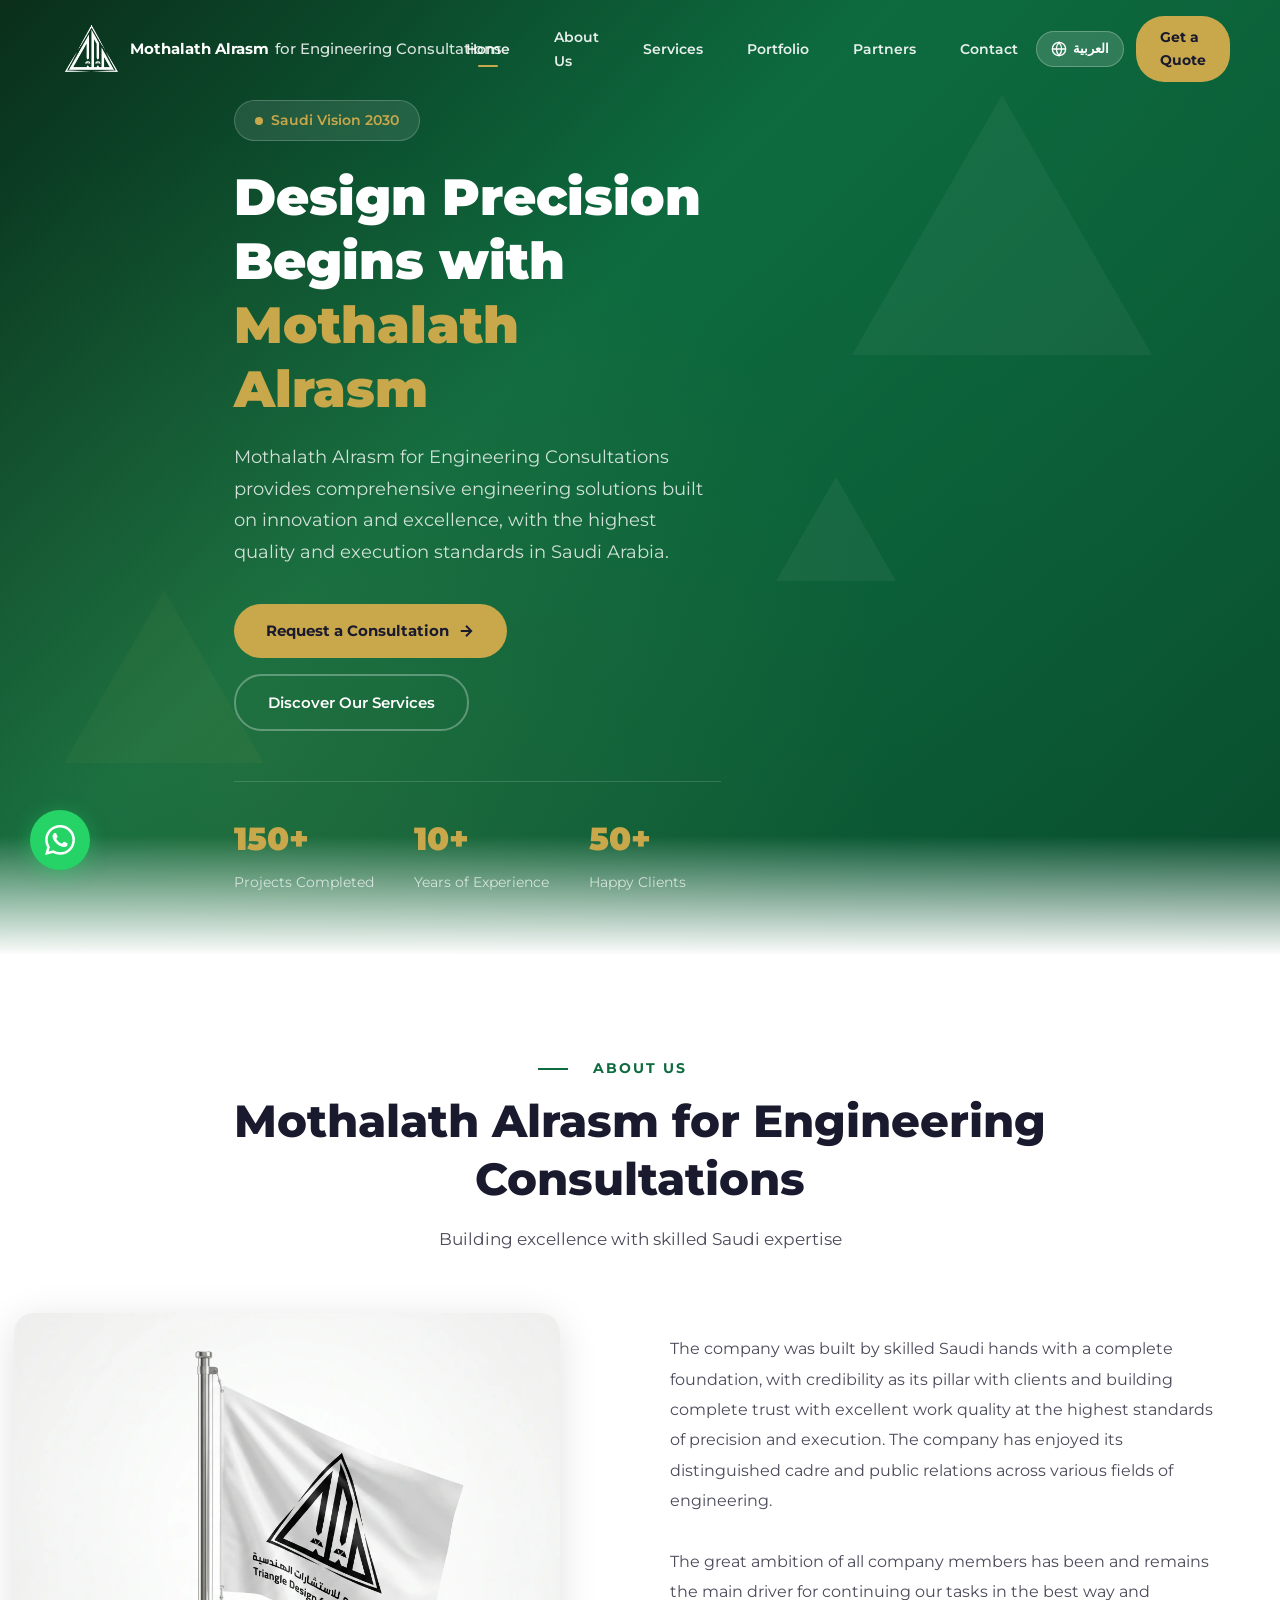
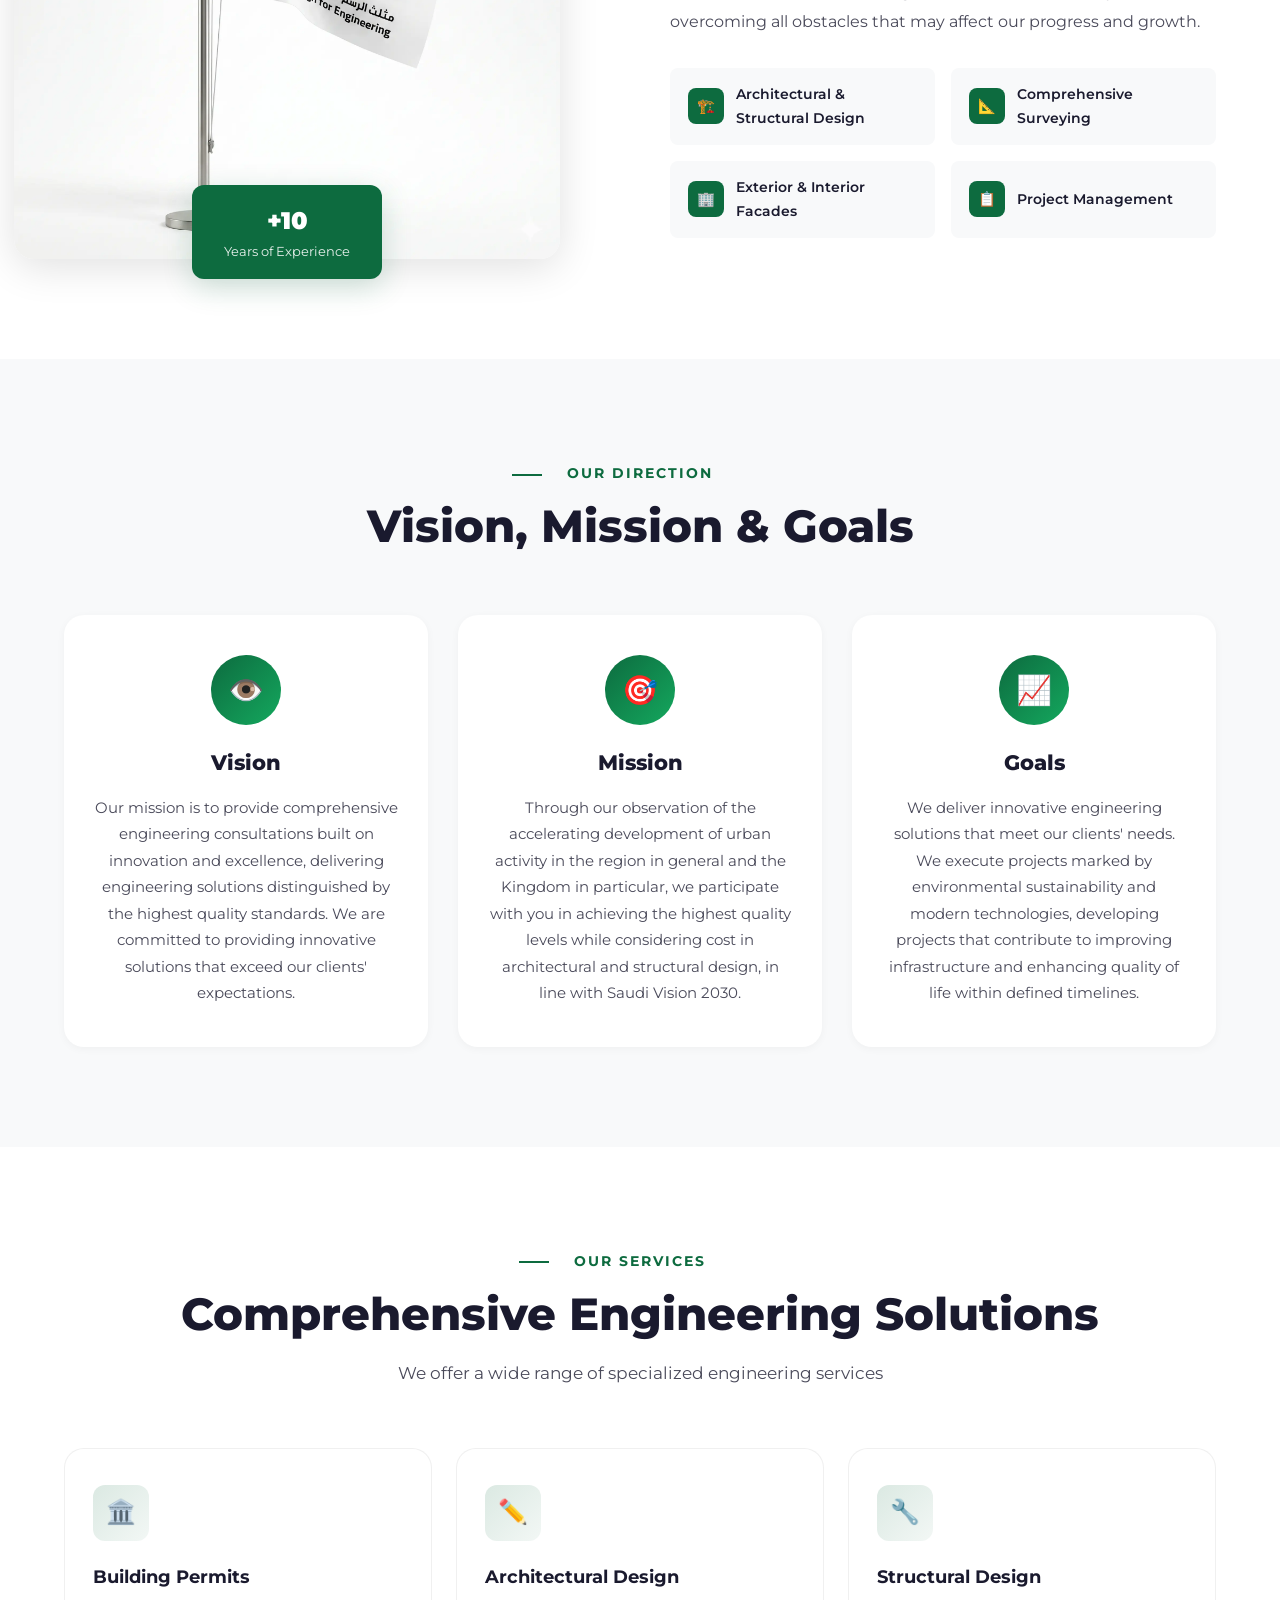
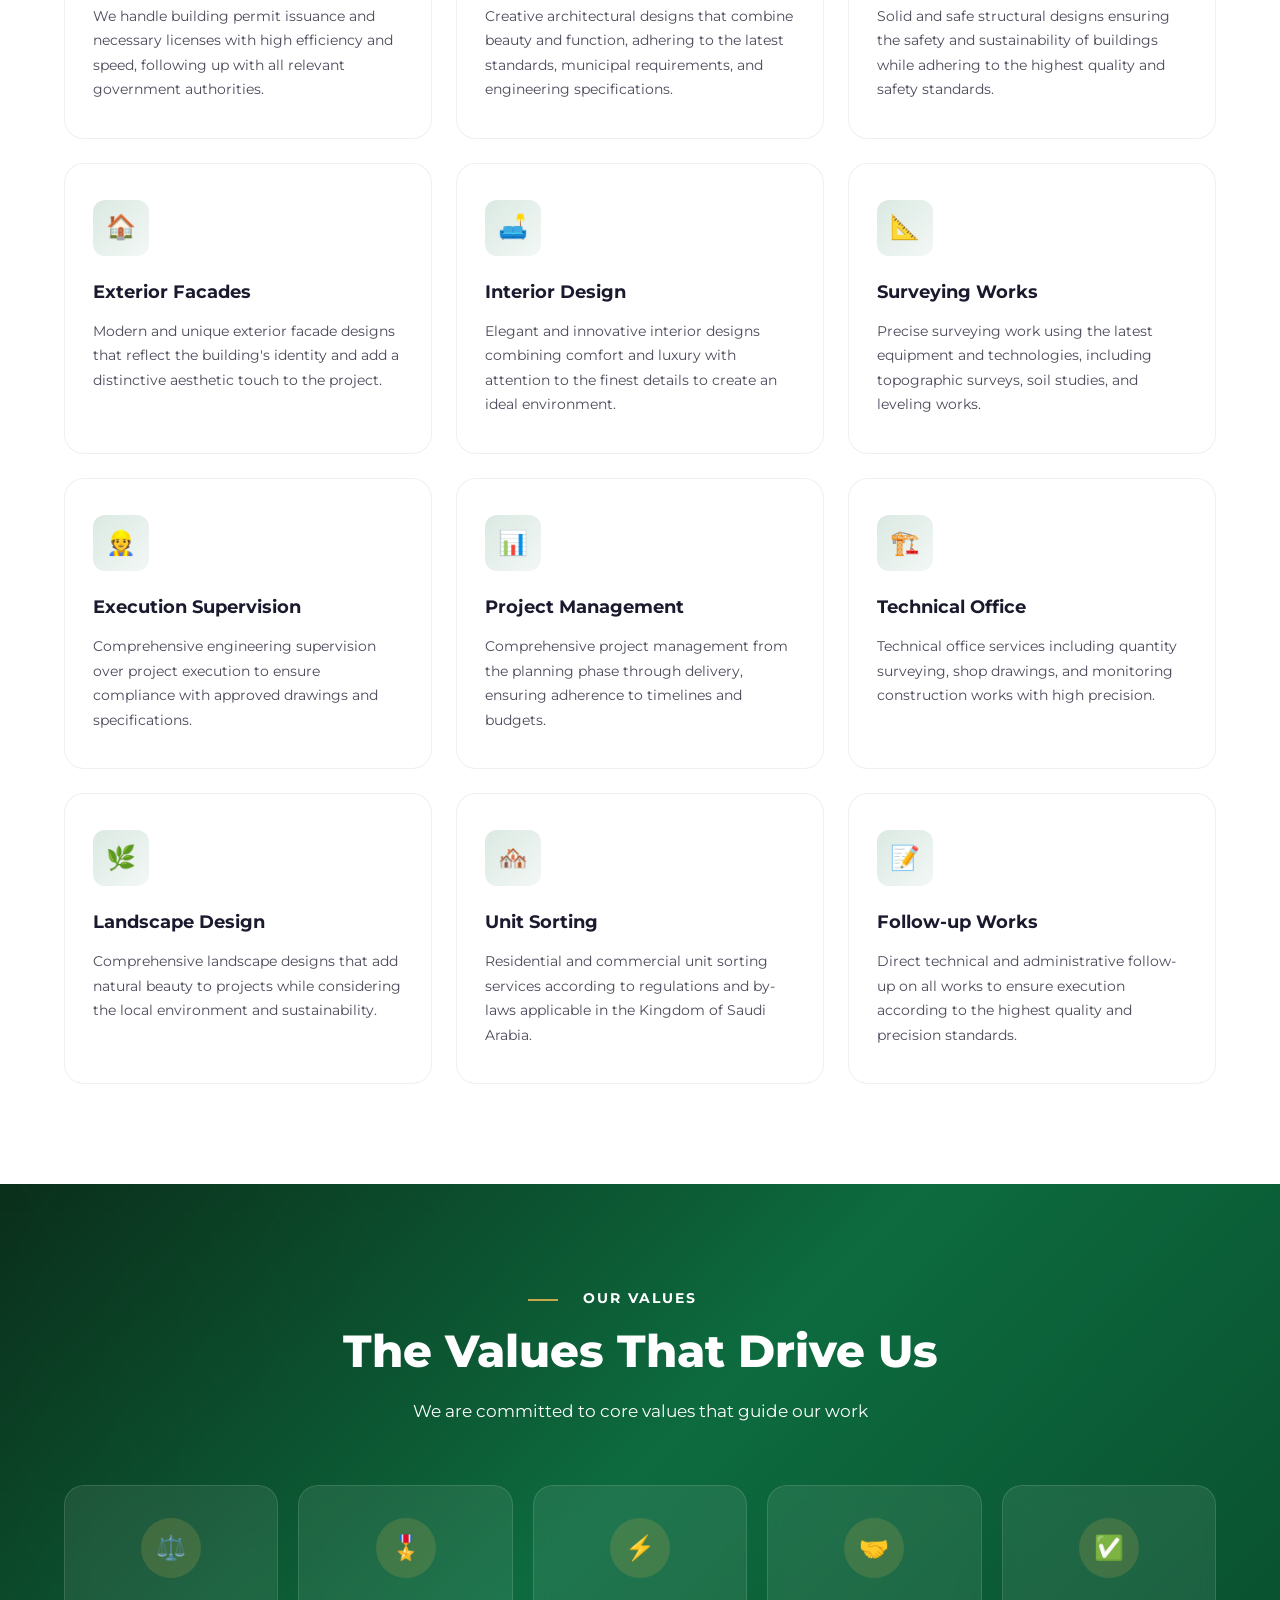
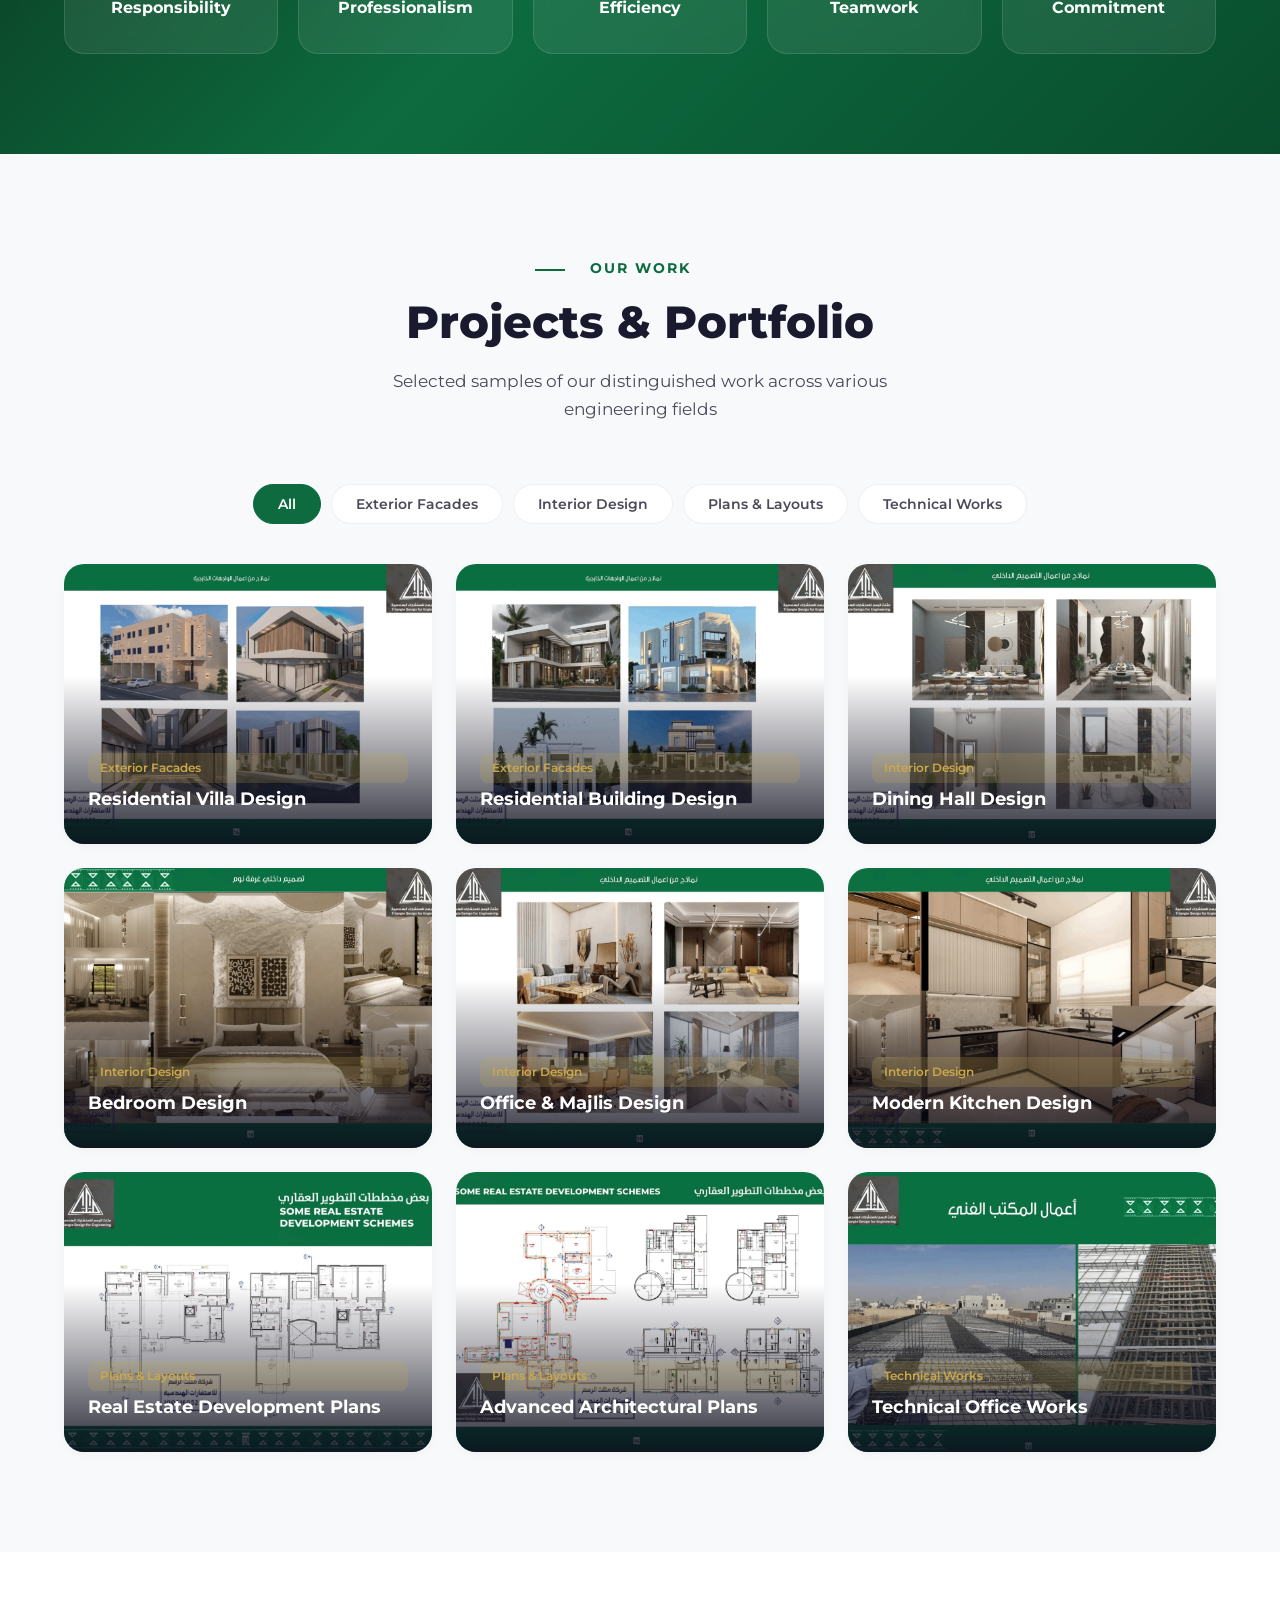
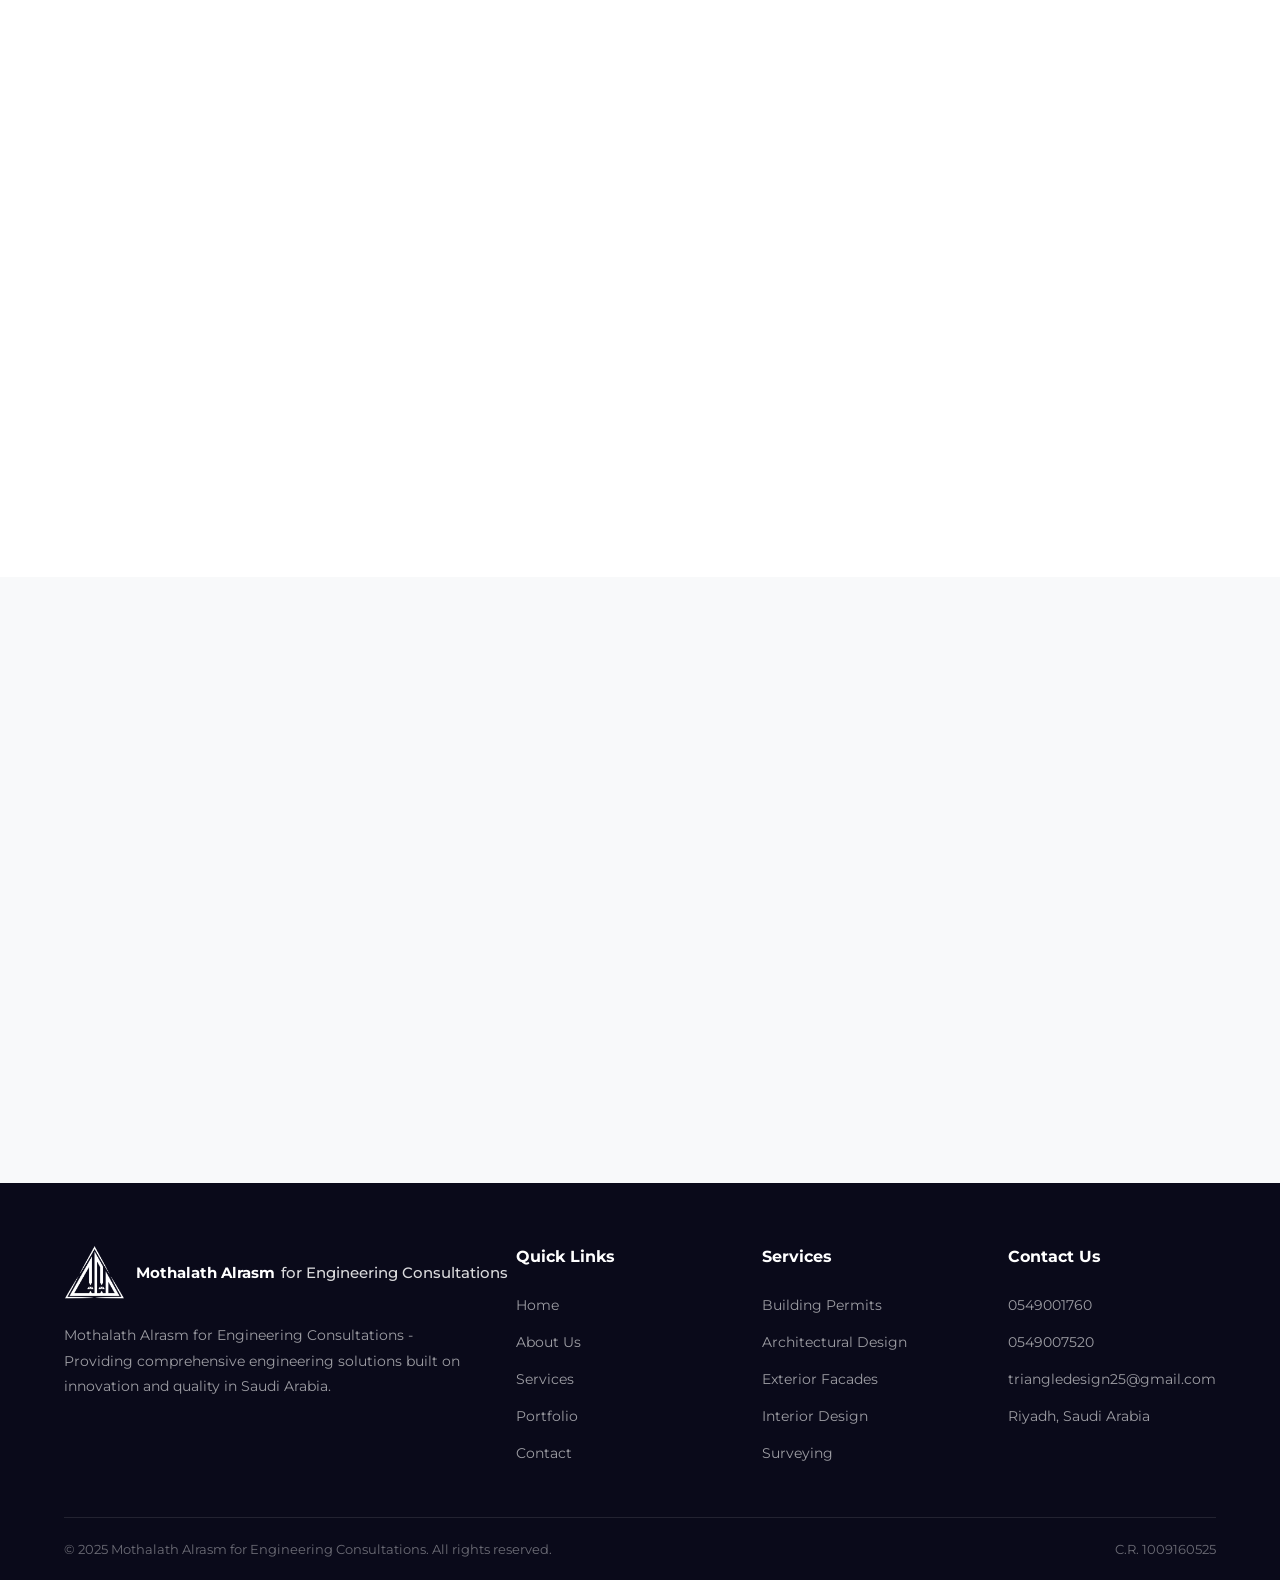
==== commit 13071cc8: "Initial commit" ====
--- a/en/index.html
+++ b/en/index.html
@@ -3,8 +3,8 @@
 <head>
   <meta charset="UTF-8">
   <meta name="viewport" content="width=device-width, initial-scale=1.0">
-  <title>Triangle Design for Engineering | مثلث الرسم للاستشارات الهندسية</title>
-  <meta name="description" content="Triangle Design for Engineering - Architectural design, execution supervision, building permits, surveying, interior and exterior design in Riyadh, Saudi Arabia">
+  <title>Mothalath Alrasm for Engineering Consultations | مثلث الرسم للاستشارات الهندسية</title>
+  <meta name="description" content="Mothalath Alrasm for Engineering Consultations - Architectural design, execution supervision, building permits, surveying, interior and exterior design in Riyadh, Saudi Arabia">
   <link rel="alternate" hreflang="ar" href="../index.html">
   <link rel="alternate" hreflang="en" href="index.html">
   <link rel="stylesheet" href="../style.css">
@@ -15,8 +15,12 @@
 <!-- ══════════ NAVBAR ══════════ -->
 <nav class="navbar" id="navbar">
   <div class="container">
-    <a href="#hero" class="nav-logo">
-      <img src="../logo.webp" alt="Triangle Design" class="nav-logo-img">
+    <a href="#hero" class="nav-logo" style="text-decoration: none;">
+      <img src="../logo.webp" alt="Mothalath Alrasm" class="nav-logo-img">
+      <div class="nav-logo-text">
+        <span class="nav-logo-name" style="color: white;">Mothalath Alrasm</span>
+        <span class="nav-logo-sub" style="color: rgba(255,255,255,0.85);">for Engineering Consultations</span>
+      </div>
     </a>
     <div class="nav-links" id="navLinks">
       <a href="#hero" class="active">Home</a>
@@ -53,8 +57,8 @@
         <span class="dot"></span>
         Saudi Vision 2030
       </div>
-      <h1>Design Precision Begins with<br><span>Triangle Design</span></h1>
-      <p class="hero-desc">Triangle Design for Engineering provides comprehensive engineering solutions built on innovation and excellence, with the highest quality and execution standards in Saudi Arabia.</p>
+      <h1>Design Precision Begins with<br><span>Mothalath Alrasm</span></h1>
+      <p class="hero-desc">Mothalath Alrasm for Engineering Consultations provides comprehensive engineering solutions built on innovation and excellence, with the highest quality and execution standards in Saudi Arabia.</p>
       <div class="hero-buttons">
         <a href="#contact" class="btn-primary">
           Request a Consultation
@@ -88,13 +92,13 @@
   <div class="container">
     <div class="section-title reveal">
       <span class="overline">About Us</span>
-      <h2>Triangle Design for Engineering</h2>
+      <h2>Mothalath Alrasm for Engineering Consultations</h2>
       <p>Building excellence with skilled Saudi expertise</p>
     </div>
     <div class="about-grid">
       <div class="about-image reveal-left">
         <div class="about-image-main">
-          <img src="../hero.webp" alt="About Company - Triangle Design">
+          <img src="../hero.webp" alt="About Company - Mothalath Alrasm">
         </div>
         <div class="about-experience-badge">
           <h3>+10</h3>
@@ -420,10 +424,14 @@
   <div class="container">
     <div class="footer-grid">
       <div class="footer-brand">
-        <div class="footer-logo">
-          <img src="../logo.webp" alt="Triangle Design" class="footer-logo-img">
-        </div>
-        <p>Triangle Design for Engineering - Providing comprehensive engineering solutions built on innovation and quality in Saudi Arabia.</p>
+        <a href="#hero" class="footer-logo" style="text-decoration: none;">
+          <img src="../logo.webp" alt="Mothalath Alrasm" class="footer-logo-img">
+          <div class="nav-logo-text">
+            <span class="nav-logo-name" style="color: white;">Mothalath Alrasm</span>
+            <span class="nav-logo-sub" style="color: rgba(255,255,255,0.85);">for Engineering Consultations</span>
+          </div>
+        </a>
+        <p>Mothalath Alrasm for Engineering Consultations - Providing comprehensive engineering solutions built on innovation and quality in Saudi Arabia.</p>
       </div>
       <div class="footer-col">
         <h4>Quick Links</h4>
@@ -456,7 +464,7 @@
       </div>
     </div>
     <div class="footer-bottom">
-      <p>© 2025 Triangle Design for Engineering. All rights reserved.</p>
+      <p>© 2025 Mothalath Alrasm for Engineering Consultations. All rights reserved.</p>
       <span class="cr-number">C.R. 1009160525</span>
     </div>
   </div>
--- a/style.css
+++ b/style.css
@@ -594,6 +594,7 @@
 
 .hero-content {
   flex: 1;
+  max-width: 60%;
 }
 
 .hero-badge {
@@ -1496,6 +1497,10 @@
   .hero .container {
     flex-direction: column;
     text-align: center;
+  }
+
+  .hero-content {
+    max-width: 100%;
   }
 
   .hero-desc {
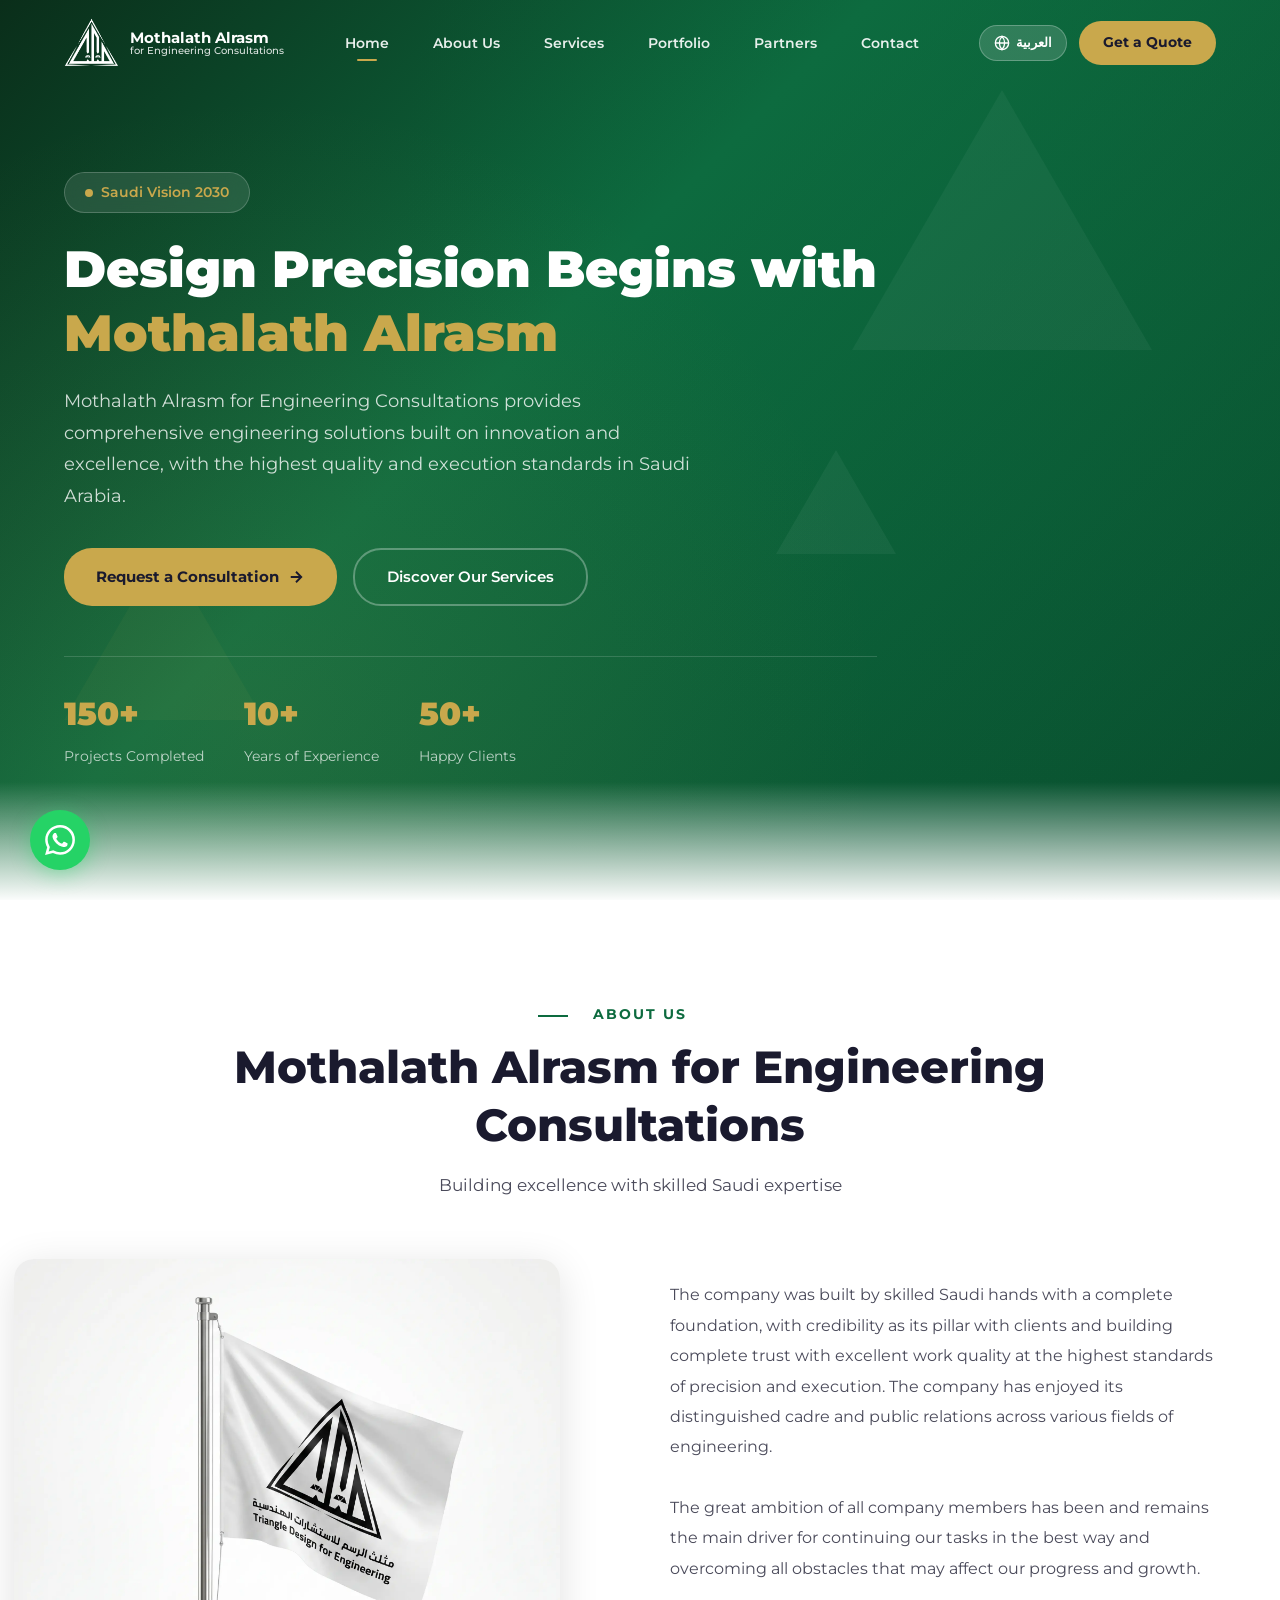
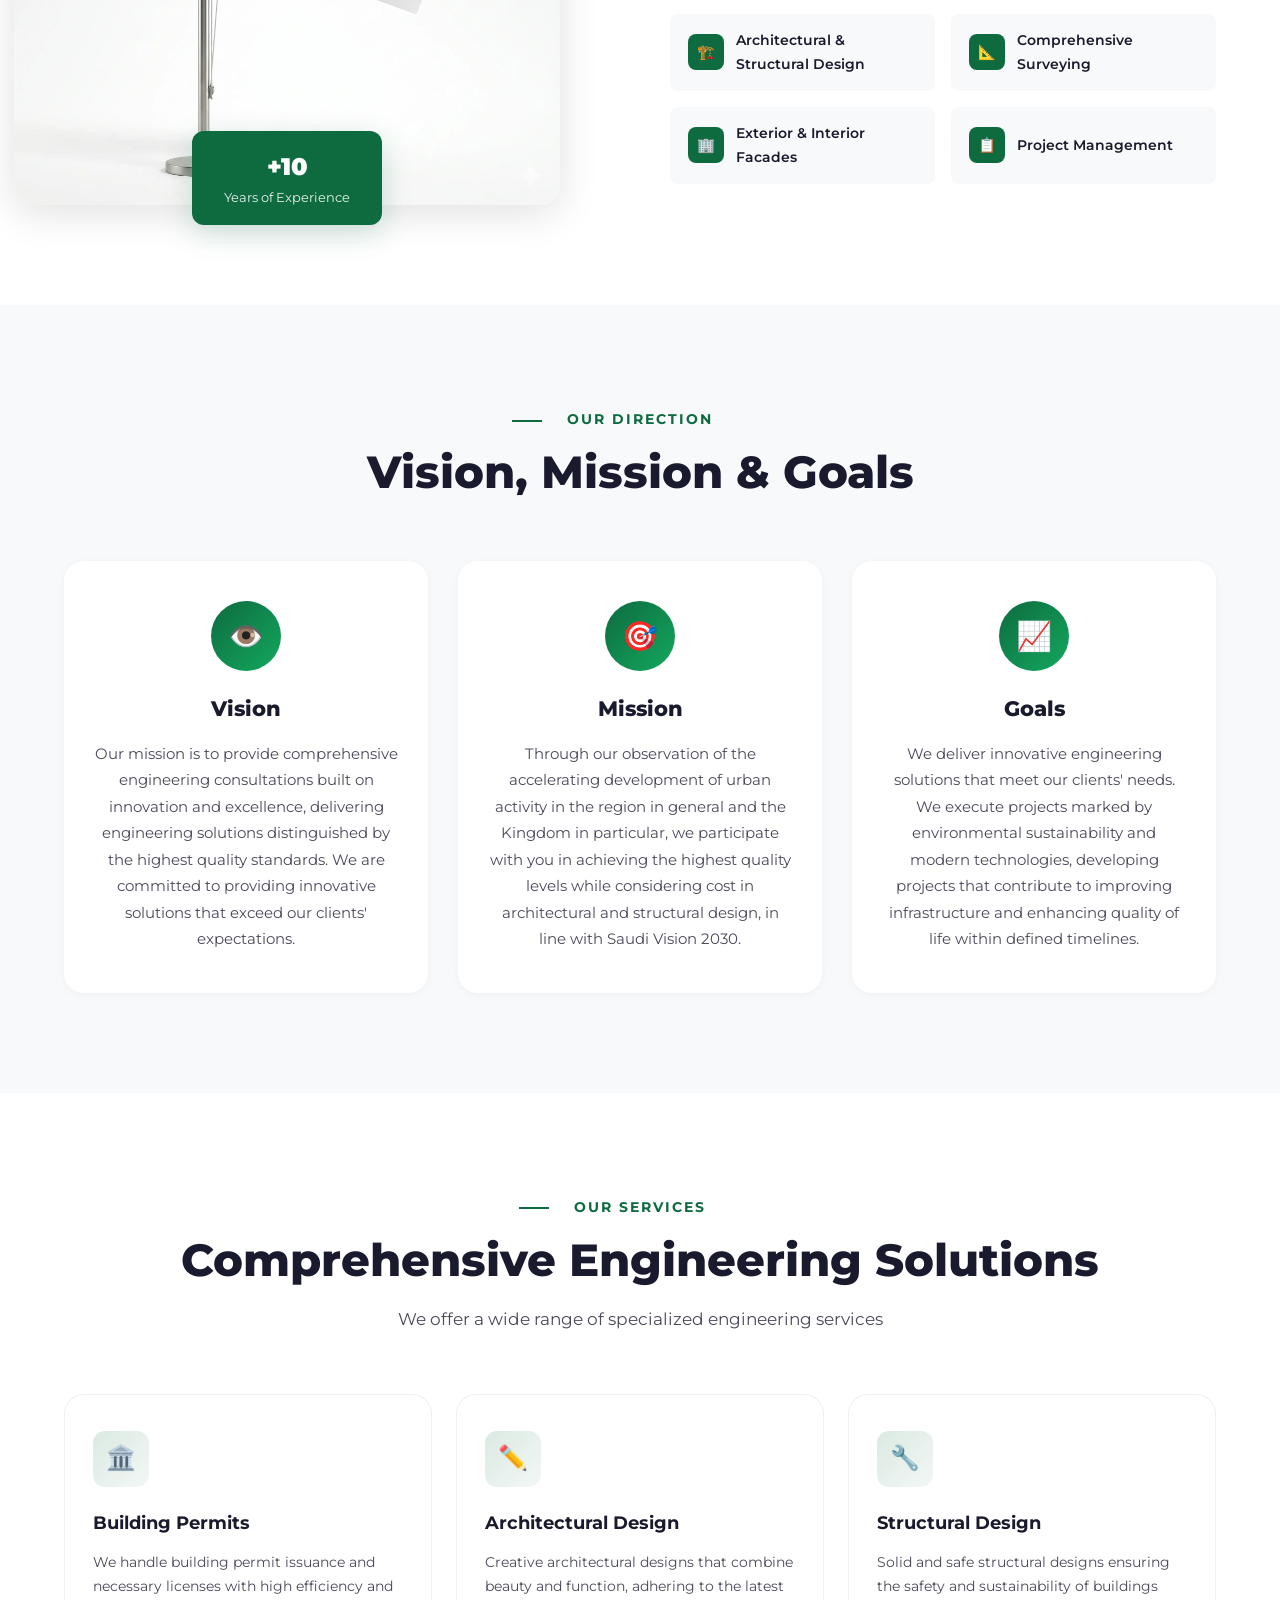
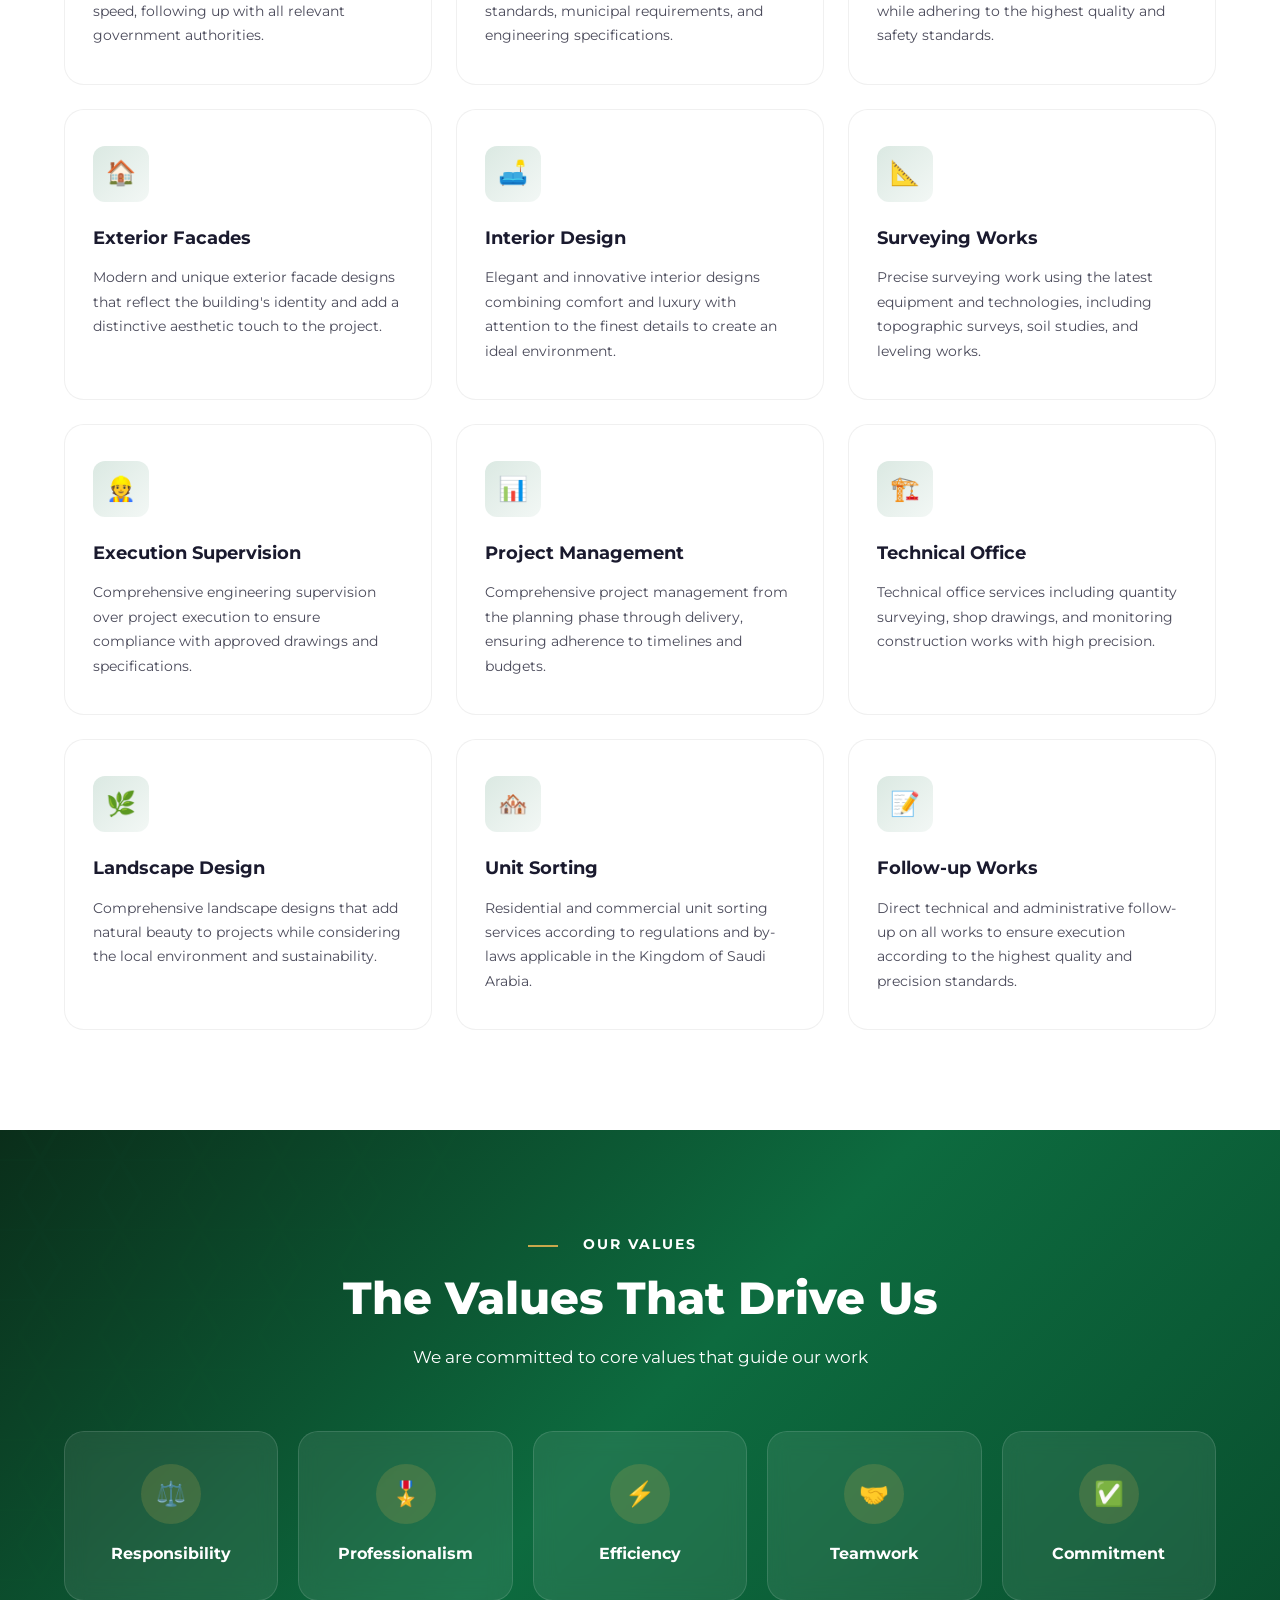
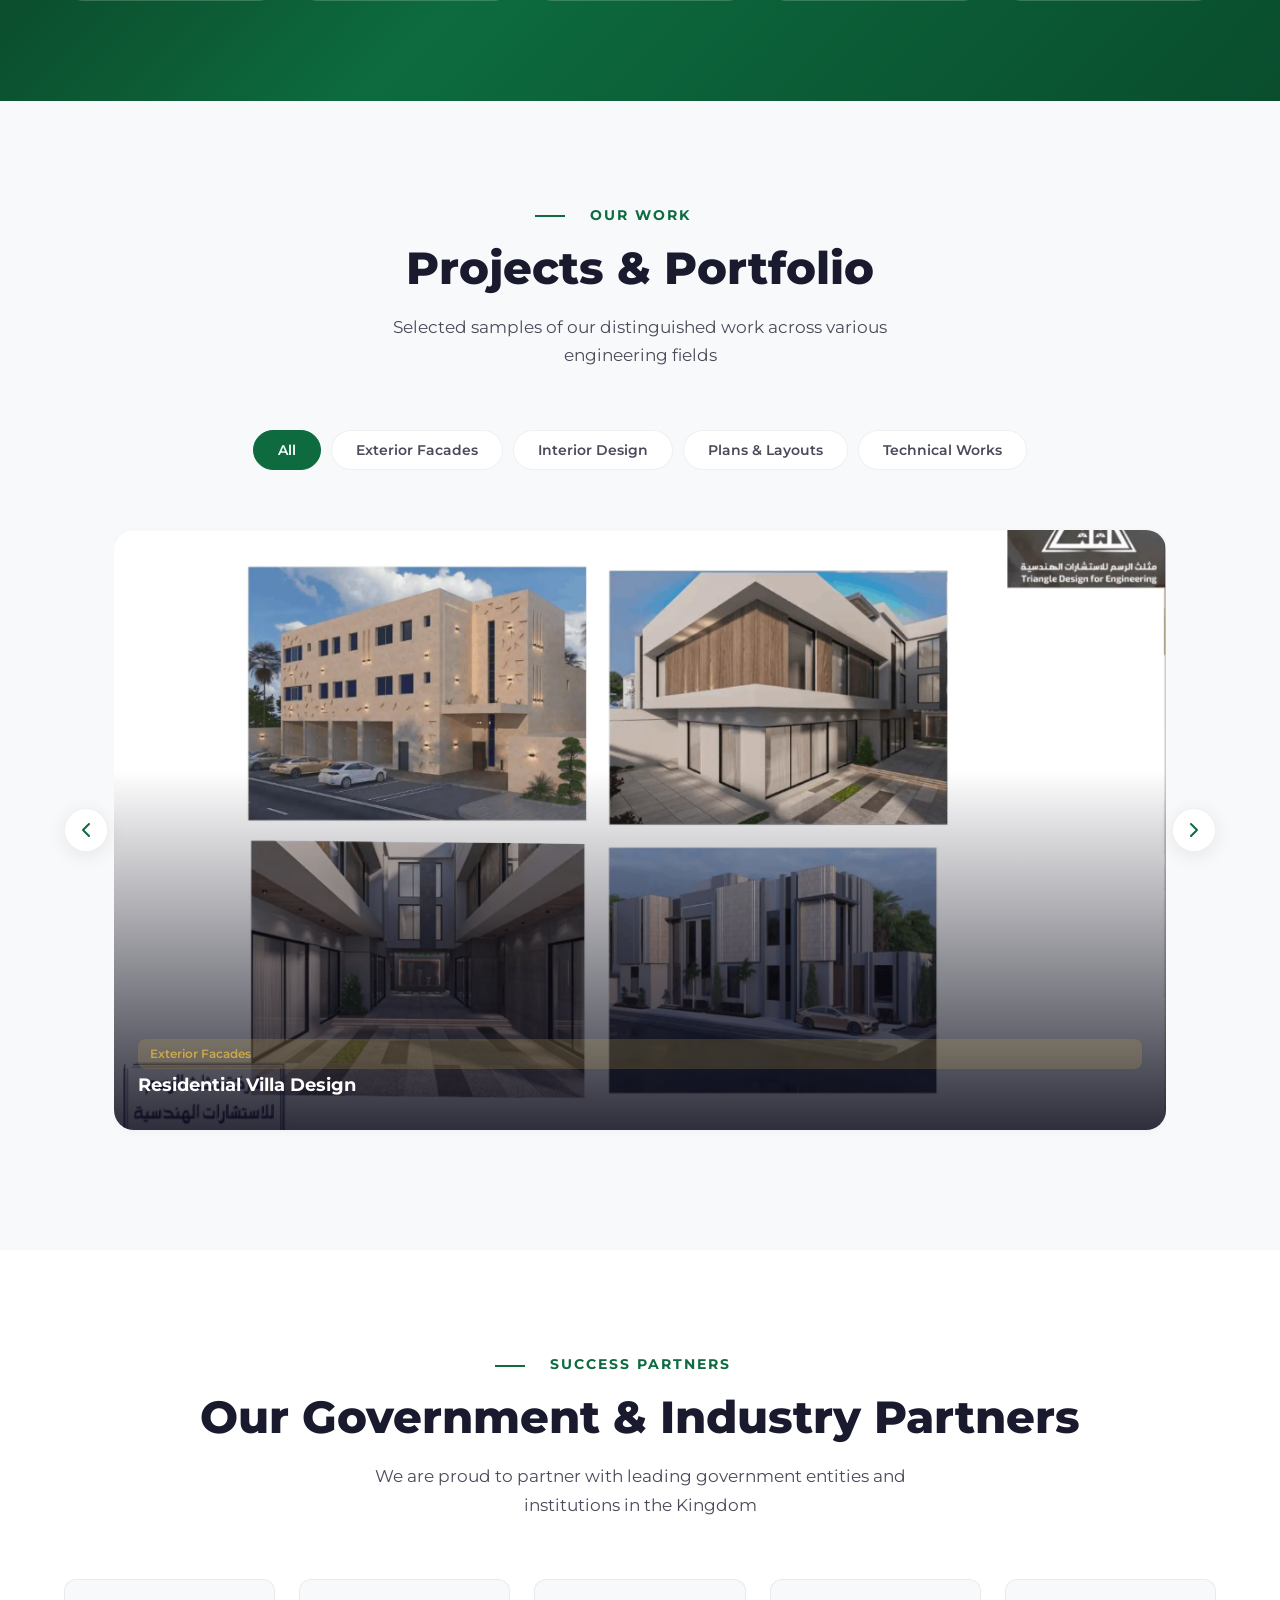
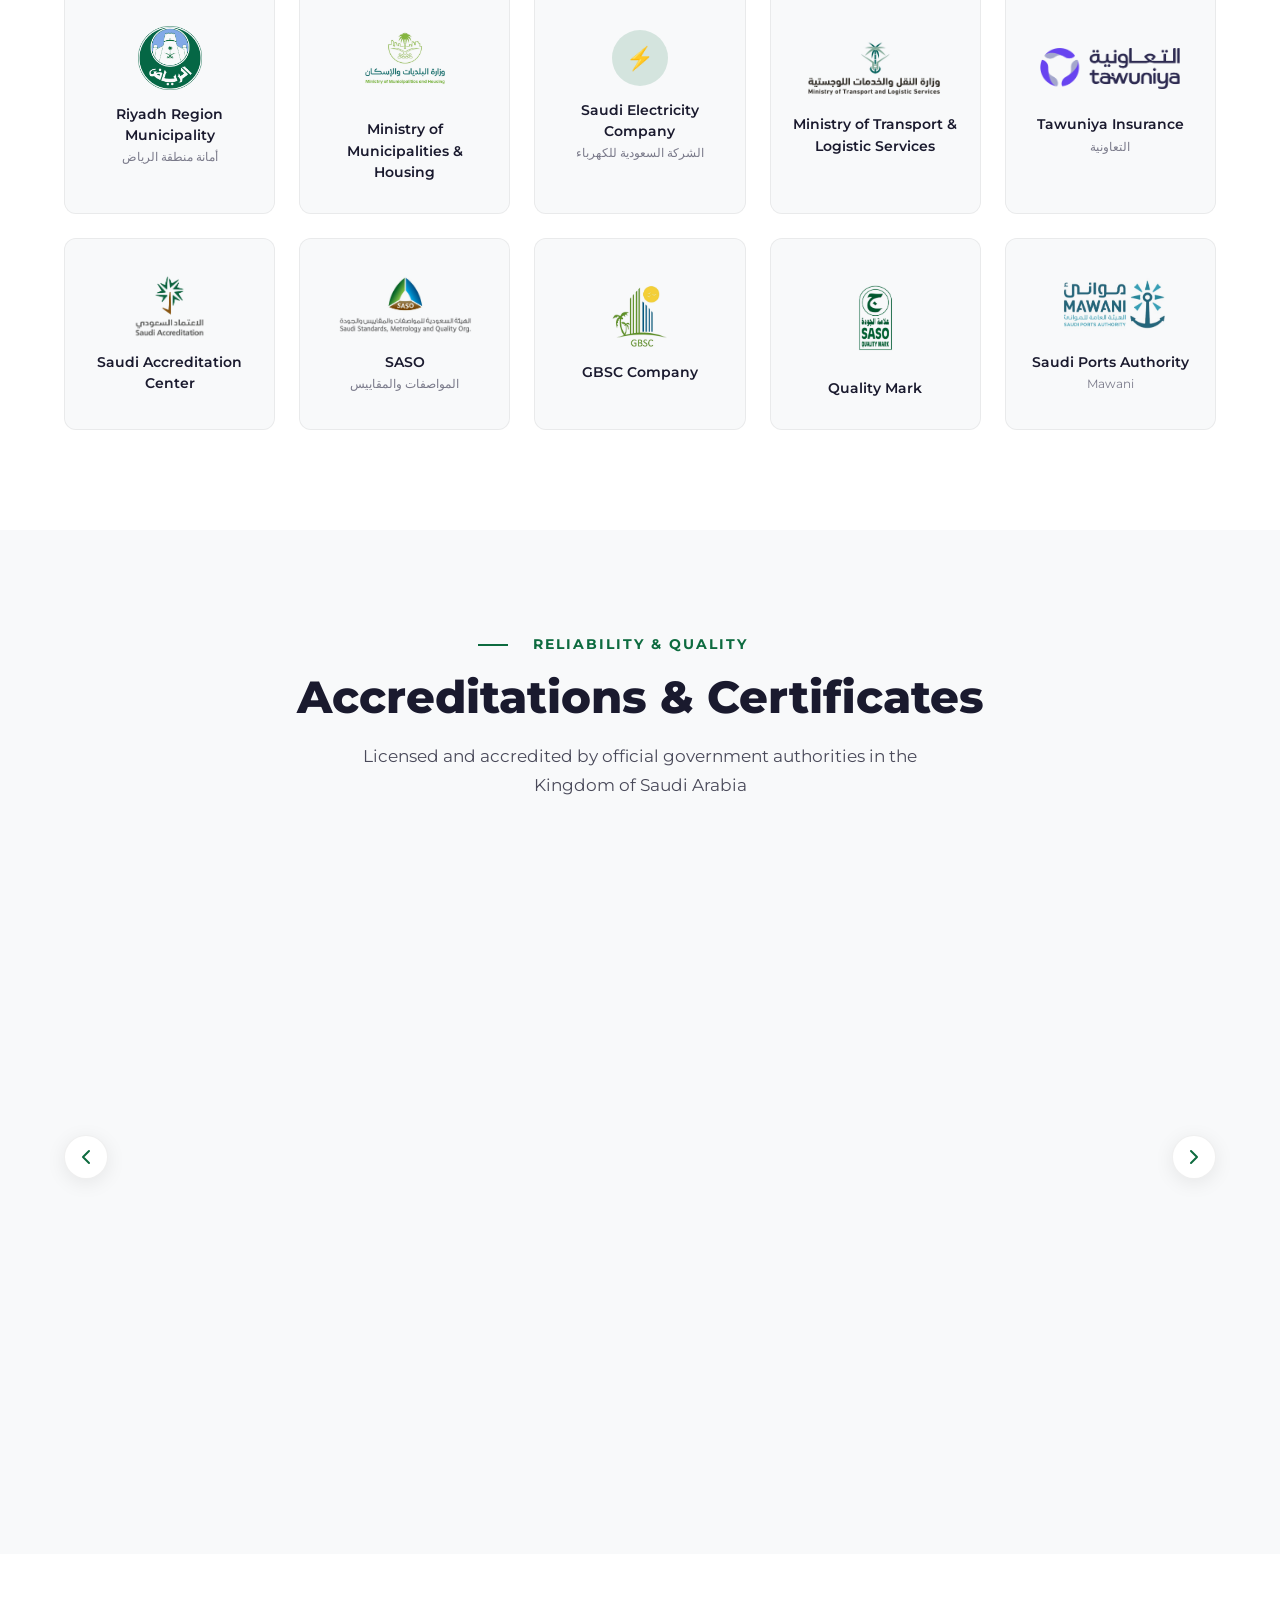
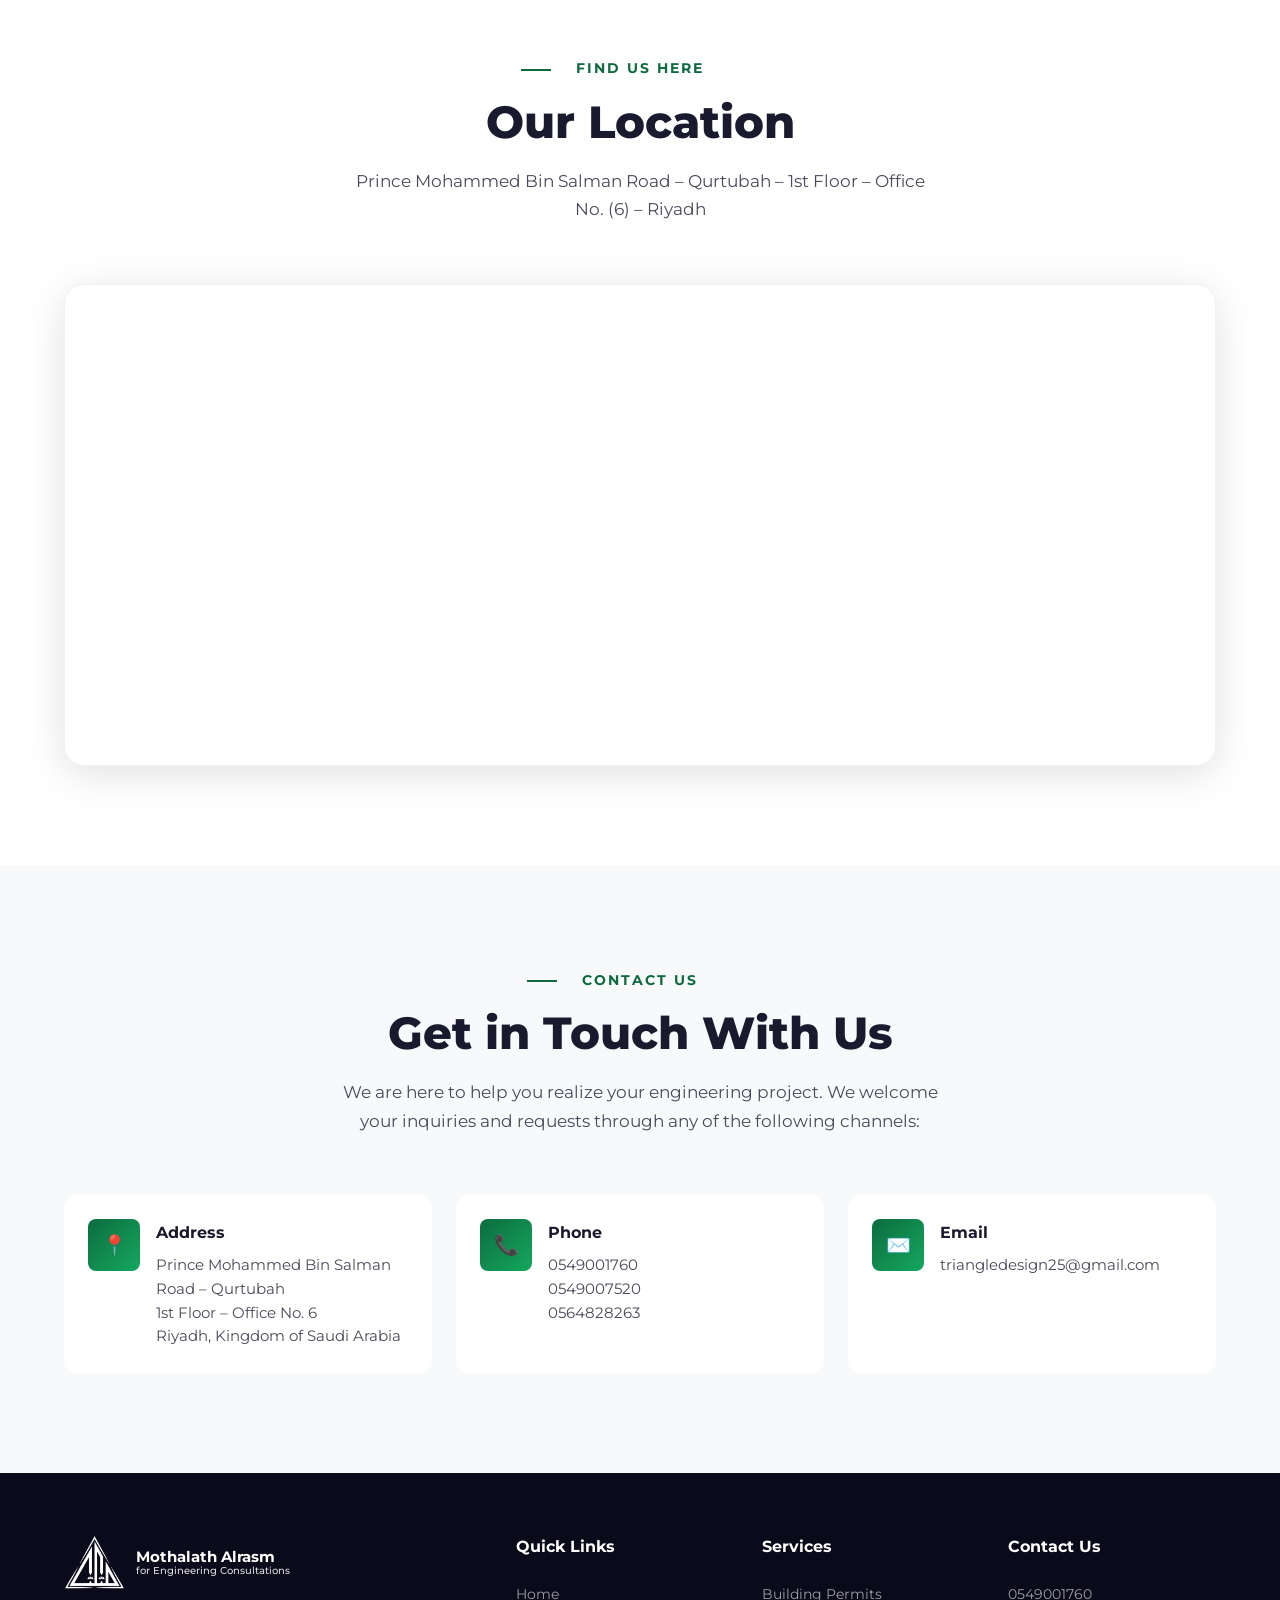
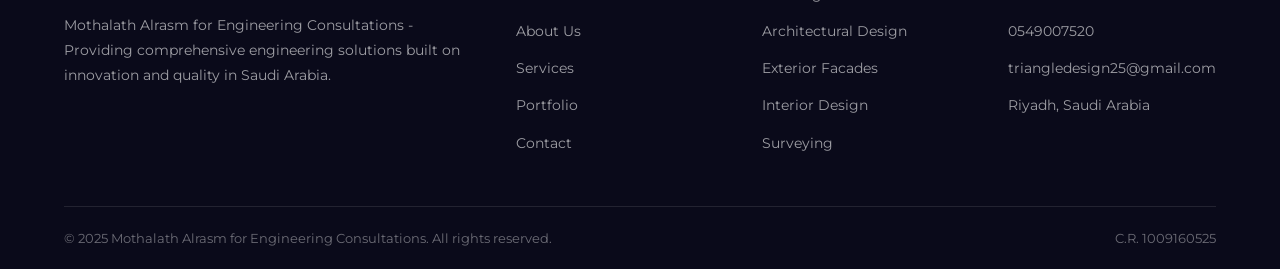
==== commit 01c0cf83: "Initial commit" ====
--- a/en/index.html
+++ b/en/index.html
@@ -281,7 +281,9 @@
       <button class="filter-btn" data-filter="plans">Plans & Layouts</button>
       <button class="filter-btn" data-filter="technical">Technical Works</button>
     </div>
-    <div class="portfolio-grid">
+    <div class="portfolio-slider-container" style="position: relative; padding: 0 50px;">
+      <button class="slider-btn prev" id="portPrevEn"><svg viewBox="0 0 24 24" width="24" height="24" stroke="currentColor" stroke-width="2" fill="none" stroke-linecap="round" stroke-linejoin="round"><polyline points="15 18 9 12 15 6"></polyline></svg></button>
+      <div class="portfolio-grid" id="portGalleryEn">
       <div class="portfolio-item reveal" data-category="exterior">
         <img src="../images/البروفايل مثلث الرسم-15.webp" alt="Exterior Facades - Sample 1">
         <div class="portfolio-overlay">
@@ -345,6 +347,7 @@
           <h3>Technical Office Works</h3>
         </div>
       </div>
+      <button class="slider-btn next" id="portNextEn"><svg viewBox="0 0 24 24" width="24" height="24" stroke="currentColor" stroke-width="2" fill="none" stroke-linecap="round" stroke-linejoin="round"><polyline points="9 18 15 12 9 6"></polyline></svg></button>
     </div>
   </div>
 </section>
@@ -359,30 +362,128 @@
     </div>
     <div class="partners-grid">
       <div class="partner-card reveal">
-        <div class="partner-icon">🏛️</div>
+        <img src="../images/أمانة منطقة الرياض.png" alt="Riyadh Region Municipality" class="partner-logo">
         <h4>Riyadh Region Municipality<br><small style="color:var(--text-light);font-weight:400">أمانة منطقة الرياض</small></h4>
       </div>
       <div class="partner-card reveal">
-        <div class="partner-icon">🏘️</div>
-        <h4>Ministry of Municipal, Rural Affairs & Housing</h4>
+        <img src="../images/وزارة البلديات والإسكانات.jpeg" alt="Ministry of Municipalities and Housing" class="partner-logo logo-lg">
+        <h4>Ministry of Municipalities & Housing</h4>
       </div>
       <div class="partner-card reveal">
         <div class="partner-icon">⚡</div>
         <h4>Saudi Electricity Company<br><small style="color:var(--text-light);font-weight:400">الشركة السعودية للكهرباء</small></h4>
       </div>
       <div class="partner-card reveal">
-        <div class="partner-icon">🚛</div>
+        <img src="../images/وزارة النقل.jpeg" alt="Ministry of Transport" class="partner-logo">
         <h4>Ministry of Transport & Logistic Services</h4>
       </div>
       <div class="partner-card reveal">
-        <div class="partner-icon">🛡️</div>
+        <img src="../images/التعاونية.png" alt="Tawuniya Insurance" class="partner-logo">
         <h4>Tawuniya Insurance<br><small style="color:var(--text-light);font-weight:400">التعاونية</small></h4>
       </div>
-    </div>
-  </div>
-</section>
-
-<!-- ══════════ CONTACT ══════════ -->
+      <div class="partner-card reveal">
+        <img src="../images/الاعتماد السعودي.jpeg" alt="Saudi Accreditation" class="partner-logo">
+        <h4>Saudi Accreditation Center</h4>
+      </div>
+      <div class="partner-card reveal">
+        <img src="../images/الشركة السعودية للمواصفات والمقاييس.jpeg" alt="SASO" class="partner-logo">
+        <h4>SASO<br><small style="color:var(--text-light);font-weight:400">المواصفات والمقاييس</small></h4>
+      </div>
+      <div class="partner-card reveal">
+        <img src="../images/شركة GBSC.jpeg" alt="GBSC Company" class="partner-logo">
+        <h4>GBSC Company</h4>
+      </div>
+      <div class="partner-card reveal">
+        <img src="../images/علامة الجودة.jpeg" alt="Quality Mark" class="partner-logo logo-lg">
+        <h4>Quality Mark</h4>
+      </div>
+      <div class="partner-card reveal">
+        <img src="../images/موانئ.png" alt="Mawani" class="partner-logo">
+        <h4>Saudi Ports Authority<br><small style="color:var(--text-light);font-weight:400">Mawani</small></h4>
+      </div>
+    </div>
+  </div>
+</section>
+
+  <!-- ══════════ CERTIFICATIONS ══════════ -->
+  <section class="certs-section section-padding" id="certifications">
+    <div class="container">
+      <div class="section-title reveal">
+        <span class="overline">Reliability & Quality</span>
+        <h2>Accreditations & Certificates</h2>
+        <p>Licensed and accredited by official government authorities in the Kingdom of Saudi Arabia</p>
+      </div>
+      <div class="certs-slider-container">
+        <button class="slider-btn prev" id="certPrevEn"><svg viewBox="0 0 24 24" width="24" height="24" stroke="currentColor" stroke-width="2" fill="none" stroke-linecap="round" stroke-linejoin="round"><polyline points="15 18 9 12 15 6"></polyline></svg></button>
+        <div class="certs-gallery" id="certGalleryEn">
+          <div class="cert-img-card reveal">
+            <img src="../images/رخصة نشاط تجاري.webp" alt="Commercial Activity License">
+            <span class="cert-label">Commercial Activity License</span>
+          </div>
+          <div class="cert-img-card reveal">
+            <img src="../images/شهادة اجتياز.webp" alt="Completion Certificate">
+            <span class="cert-label">Completion Certificate</span>
+          </div>
+          <div class="cert-img-card reveal">
+            <img src="../images/شهادة استيفاء المعايير الفنية.webp" alt="Technical Standards Compliance Certificate">
+            <span class="cert-label">Technical Standards Compliance Certificate</span>
+          </div>
+          <div class="cert-img-card reveal">
+            <img src="../images/شهادة اشتراك غرفة الرياض.webp" alt="Riyadh Chamber Subscription Certificate">
+            <span class="cert-label">Riyadh Chamber Subscription Certificate</span>
+          </div>
+          <div class="cert-img-card reveal">
+            <img src="../images/شهادة اعتماد وزارة البلديات والإسكان.webp" alt="Ministry of Municipalities & Housing Accreditation Certificate">
+            <span class="cert-label">Ministry of Municipalities & Housing Accreditation</span>
+          </div>
+          <div class="cert-img-card reveal">
+            <img src="../images/شهادة الالتزام بحماية الأجور.webp" alt="Wage Protection Compliance Certificate">
+            <span class="cert-label">Wage Protection Compliance</span>
+          </div>
+          <div class="cert-img-card reveal">
+            <img src="../images/شهادة التوطين.webp" alt="Saudization Certificate">
+            <span class="cert-label">Saudization Certificate</span>
+          </div>
+          <div class="cert-img-card reveal">
+            <img src="../images/شهادة الضريبة.webp" alt="Tax Certificate">
+            <span class="cert-label">Tax Certificate</span>
+          </div>
+          <div class="cert-img-card reveal">
+            <img src="../images/شهادة ترخيص نهائي.webp" alt="Final License Certificate">
+            <span class="cert-label">Final License Certificate</span>
+          </div>
+          <div class="cert-img-card reveal">
+            <img src="../images/شهادة تسجيل شركة مهنية.webp" alt="Professional Company Registration Certificate">
+            <span class="cert-label">Professional Company Registration</span>
+          </div>
+          <div class="cert-img-card reveal">
+            <img src="../images/شهادة تسجيل.webp" alt="Registration Certificate">
+            <span class="cert-label">Registration Certificate</span>
+          </div>
+        </div>
+        <button class="slider-btn next" id="certNextEn"><svg viewBox="0 0 24 24" width="24" height="24" stroke="currentColor" stroke-width="2" fill="none" stroke-linecap="round" stroke-linejoin="round"><polyline points="9 18 15 12 9 6"></polyline></svg></button>
+      </div>
+    </div>
+  </section>
+
+  <!-- ══════════ MAP ══════════ -->
+  <section class="map-section section-padding" id="location">
+    <div class="container">
+      <div class="section-title reveal">
+        <span class="overline">Find Us Here</span>
+        <h2>Our Location</h2>
+        <p>Prince Mohammed Bin Salman Road – Qurtubah – 1st Floor – Office No. (6) – Riyadh</p>
+      </div>
+      <div class="map-wrapper reveal">
+        <iframe
+          src="https://www.google.com/maps/embed?pb=!1m18!1m12!1m3!1d3621.2580150694025!2d46.73825097472889!3d24.82084854684272!2m3!1f0!2f0!3f0!3m2!1i1024!2i768!4f13.1!3m3!1m2!1s0x3e2efd00123e1191%3A0xc3890a35e24a47fb!2z2YXYq9mE2Ksg2KfZhNix2LPZhSDZhNmE2KXYs9iq2LTYp9ix2KfYqiDYp9mE2YfZhtiv2LPZitip!5e0!3m2!1sen!2ssa!4v1776718431430!5m2!1sen!2ssa"
+          width="600" height="450" style="border:0;" allowfullscreen="" loading="lazy"
+          referrerpolicy="no-referrer-when-downgrade"></iframe>
+      </div>
+    </div>
+  </section>
+
+  <!-- ══════════ CONTACT ══════════ -->
 <section class="contact section-padding" id="contact">
   <div class="container">
     <div class="section-title reveal">
--- a/style.css
+++ b/style.css
@@ -38,7 +38,9 @@
 }
 
 /* ---- Reset & Base ---- */
-*, *::before, *::after {
+*,
+*::before,
+*::after {
   margin: 0;
   padding: 0;
   box-sizing: border-box;
@@ -82,7 +84,9 @@
   transition: var(--transition);
 }
 
-ul { list-style: none; }
+ul {
+  list-style: none;
+}
 
 .container {
   max-width: 1200px;
@@ -122,11 +126,21 @@
   background: var(--primary);
 }
 
-.section-title .overline::before { right: -35px; }
-.section-title .overline::after { left: -35px; }
-
-body.ltr .section-title .overline::before { left: -35px; }
-body.ltr .section-title .overline::after { right: -35px; }
+.section-title .overline::before {
+  right: -35px;
+}
+
+.section-title .overline::after {
+  left: -35px;
+}
+
+body.ltr .section-title .overline::before {
+  left: -35px;
+}
+
+body.ltr .section-title .overline::after {
+  right: -35px;
+}
 
 .section-title h2 {
   font-size: clamp(1.8rem, 4vw, 2.8rem);
@@ -415,7 +429,7 @@
 .nav-logo-sub {
   font-size: 0.95rem;
   font-weight: 500;
-  color: rgba(255,255,255,0.85);
+  color: rgba(255, 255, 255, 0.85);
   transition: var(--transition);
   white-space: nowrap;
 }
@@ -426,6 +440,19 @@
 
 .navbar.scrolled .nav-logo-sub {
   color: var(--text-light);
+}
+
+/* English (LTR) specific: Stack logo text in two lines */
+body.ltr .nav-logo-text {
+  flex-direction: column;
+  align-items: flex-start;
+  gap: 0;
+}
+
+body.ltr .nav-logo-sub {
+  font-size: 0.65rem;
+  font-weight: 500;
+  margin-top: -2px;
 }
 
 /* ========================================
@@ -433,15 +460,34 @@
    ======================================== */
 .certs-section {
   background: var(--bg-light);
-}
-
-.certs-gallery {
-  display: grid;
-  grid-template-columns: repeat(4, 1fr);
+  overflow: hidden;
+}
+
+.certs-slider-container {
+  position: relative;
+  padding: 0 50px;
+  margin-top: 40px;
+}
+
+.certs-gallery, .portfolio-grid {
+  display: flex;
   gap: 24px;
+  overflow-x: auto;
+  scroll-behavior: smooth;
+  scroll-snap-type: x mandatory;
+  padding: 20px 0;
+  scrollbar-width: none;
+  -ms-overflow-style: none;
+}
+
+.certs-gallery::-webkit-scrollbar, .portfolio-grid::-webkit-scrollbar {
+  display: none;
 }
 
 .cert-img-card {
+  flex: 0 0 100%;
+  max-width: 100%;
+  scroll-snap-align: center;
   background: var(--bg-white);
   border-radius: var(--radius-md);
   overflow: hidden;
@@ -453,6 +499,19 @@
   flex-direction: column;
 }
 
+@media (max-width: 1024px) {
+  .cert-img-card {
+    flex: 0 0 calc(50% - 12px);
+  }
+}
+
+@media (max-width: 600px) {
+  .cert-img-card {
+    flex: 0 0 100%;
+  }
+}
+
+
 .cert-img-card:hover {
   transform: translateY(-6px);
   box-shadow: var(--shadow-lg);
@@ -460,8 +519,9 @@
 
 .cert-img-card img {
   width: 100%;
-  height: 240px;
-  object-fit: cover;
+  height: 500px;
+  object-fit: contain;
+  background: #fdfdfd;
   display: block;
   transition: var(--transition);
 }
@@ -472,14 +532,74 @@
 
 .cert-label {
   display: block;
-  padding: 12px 14px;
-  font-size: 0.82rem;
-  font-weight: 600;
+  padding: 14px;
+  font-size: 0.85rem;
+  font-weight: 700;
   color: var(--text-dark);
   text-align: center;
   background: var(--bg-white);
   border-top: 2px solid var(--primary);
-}
+  flex-grow: 1;
+  display: flex;
+  align-items: center;
+  justify-content: center;
+}
+
+.slider-btn {
+  position: absolute;
+  top: 50%;
+  transform: translateY(-50%);
+  width: 44px;
+  height: 44px;
+  background: var(--bg-white);
+  border: 1px solid var(--border-light);
+  border-radius: 50%;
+  font-size: 1.2rem;
+  color: var(--primary);
+  display: flex;
+  align-items: center;
+  justify-content: center;
+  cursor: pointer;
+  z-index: 10;
+  box-shadow: var(--shadow-md);
+  transition: var(--transition);
+}
+
+.slider-btn:hover {
+  background: var(--primary);
+  color: white;
+  border-color: var(--primary);
+  transform: translateY(-50%) scale(1.1);
+}
+
+.slider-btn.prev {
+  left: 0;
+}
+
+.slider-btn.next {
+  right: 0;
+}
+
+body.rtl .slider-btn.prev {
+  left: auto;
+  right: 0;
+  transform: translateY(-50%) rotate(180deg);
+}
+
+body.rtl .slider-btn.prev:hover {
+  transform: translateY(-50%) rotate(180deg) scale(1.1);
+}
+
+body.rtl .slider-btn.next {
+  right: auto;
+  left: 0;
+  transform: translateY(-50%) rotate(180deg);
+}
+
+body.rtl .slider-btn.next:hover {
+  transform: translateY(-50%) rotate(180deg) scale(1.1);
+}
+
 
 /* ========================================
    MAP SECTION
@@ -578,8 +698,15 @@
 }
 
 @keyframes float {
-  0%, 100% { transform: translateY(0) rotate(0deg); }
-  50% { transform: translateY(-20px) rotate(3deg); }
+
+  0%,
+  100% {
+    transform: translateY(0) rotate(0deg);
+  }
+
+  50% {
+    transform: translateY(-20px) rotate(3deg);
+  }
 }
 
 .hero .container {
@@ -590,11 +717,23 @@
   gap: 60px;
   padding-top: 100px;
   padding-bottom: 60px;
+  max-width: 1600px;
+}
+
+body.rtl .hero .container {
+  margin-right: 90px;
+  margin-left: auto;
+}
+
+body.ltr .hero .container {
+  margin-left: 40px;
+  margin-right: auto;
 }
 
 .hero-content {
   flex: 1;
-  max-width: 60%;
+  max-width: 100%;
+  text-align: start;
 }
 
 .hero-badge {
@@ -621,8 +760,17 @@
 }
 
 @keyframes pulse-dot {
-  0%, 100% { opacity: 1; transform: scale(1); }
-  50% { opacity: 0.5; transform: scale(1.3); }
+
+  0%,
+  100% {
+    opacity: 1;
+    transform: scale(1);
+  }
+
+  50% {
+    opacity: 0.5;
+    transform: scale(1.3);
+  }
 }
 
 .hero h1 {
@@ -642,13 +790,14 @@
   color: rgba(255, 255, 255, 0.8);
   line-height: 1.8;
   margin-bottom: 36px;
-  max-width: 540px;
+  max-width: 640px;
 }
 
 .hero-buttons {
   display: flex;
   gap: 16px;
   flex-wrap: wrap;
+  justify-content: flex-start;
 }
 
 .btn-primary {
@@ -700,6 +849,7 @@
   margin-top: 50px;
   padding-top: 30px;
   border-top: 1px solid rgba(255, 255, 255, 0.15);
+  justify-content: flex-start;
 }
 
 .hero-stat h3 {
@@ -1087,13 +1237,16 @@
   border-color: var(--primary);
 }
 
-.portfolio-grid {
-  display: grid;
-  grid-template-columns: repeat(auto-fill, minmax(300px, 1fr));
-  gap: 24px;
-}
+.portfolio-slider-container {
+  position: relative;
+  padding: 0 50px;
+}
+
+/* .portfolio-grid now shares styles with .certs-gallery above */
 
 .portfolio-item {
+  flex: 0 0 100%;
+  scroll-snap-align: center;
   border-radius: var(--radius-lg);
   overflow: hidden;
   position: relative;
@@ -1109,7 +1262,7 @@
 
 .portfolio-item img {
   width: 100%;
-  height: 280px;
+  height: 600px;
   object-fit: cover;
   transition: var(--transition-slow);
 }
@@ -1252,6 +1405,24 @@
   color: var(--primary);
 }
 
+.partner-logo {
+  height: 64px;
+  width: auto;
+  max-width: 140px;
+  object-fit: contain;
+  transition: var(--transition);
+  mix-blend-mode: multiply;
+}
+
+.partner-card:hover .partner-logo {
+  transform: scale(1.08);
+}
+
+.partner-logo.logo-lg {
+  height: 95px;
+  max-width: 180px;
+}
+
 .partner-card h4 {
   font-size: 0.88rem;
   font-weight: 600;
@@ -1309,7 +1480,8 @@
   margin-bottom: 8px;
 }
 
-.contact-item p, .contact-item a {
+.contact-item p,
+.contact-item a {
   font-size: 0.92rem;
   color: var(--text-medium);
   line-height: 1.6;
@@ -1442,8 +1614,15 @@
 }
 
 @keyframes pulse-whatsapp {
-  0%, 100% { box-shadow: 0 4px 20px rgba(37, 211, 102, 0.4); }
-  50% { box-shadow: 0 4px 30px rgba(37, 211, 102, 0.6); }
+
+  0%,
+  100% {
+    box-shadow: 0 4px 20px rgba(37, 211, 102, 0.4);
+  }
+
+  50% {
+    box-shadow: 0 4px 30px rgba(37, 211, 102, 0.6);
+  }
 }
 
 /* ========================================
@@ -1496,7 +1675,8 @@
 @media (max-width: 1024px) {
   .hero .container {
     flex-direction: column;
-    text-align: center;
+    text-align: start;
+    align-items: flex-start;
   }
 
   .hero-content {
@@ -1504,15 +1684,15 @@
   }
 
   .hero-desc {
-    margin: 0 auto 36px;
+    margin: 0 0 36px 0;
   }
 
   .hero-buttons {
-    justify-content: center;
+    justify-content: flex-start;
   }
 
   .hero-stats {
-    justify-content: center;
+    justify-content: flex-start;
   }
 
   .hero-visual {
@@ -1664,11 +1844,13 @@
   }
 
   /* Prevent horizontal overflow bugs on mobile Safari */
-  .reveal-left, .reveal-right {
+  .reveal-left,
+  .reveal-right {
     transform: translateY(30px) !important;
   }
-  
-  .reveal-left.visible, .reveal-right.visible {
+
+  .reveal-left.visible,
+  .reveal-right.visible {
     transform: translateY(0) !important;
   }
 }
@@ -1677,12 +1859,12 @@
   .hero-stats {
     flex-direction: column;
     gap: 16px;
-    align-items: center;
+    align-items: flex-start;
   }
 
   .hero-buttons {
     flex-direction: column;
-    align-items: center;
+    align-items: flex-start;
   }
 
   .values-grid {
@@ -1835,4 +2017,4 @@
 
 .lightbox-close:hover {
   background: rgba(255, 255, 255, 0.2);
-}
+}
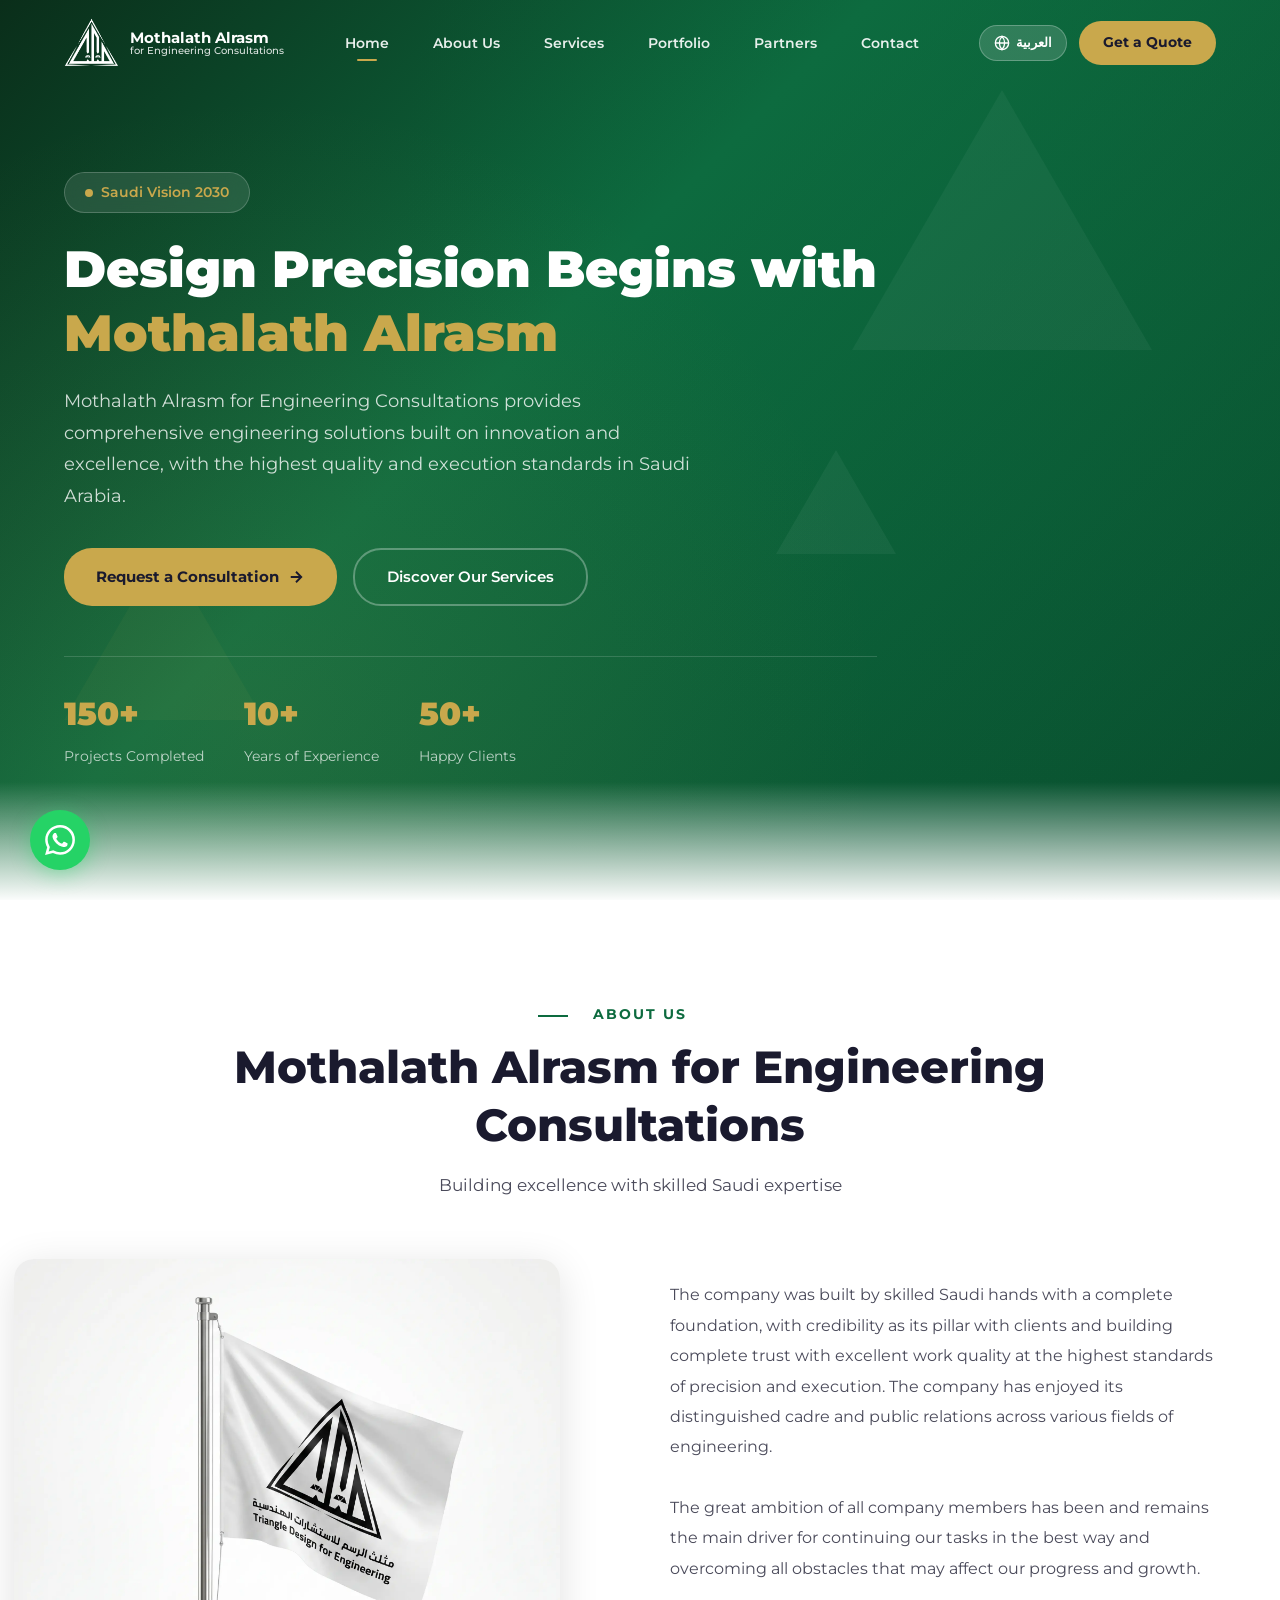
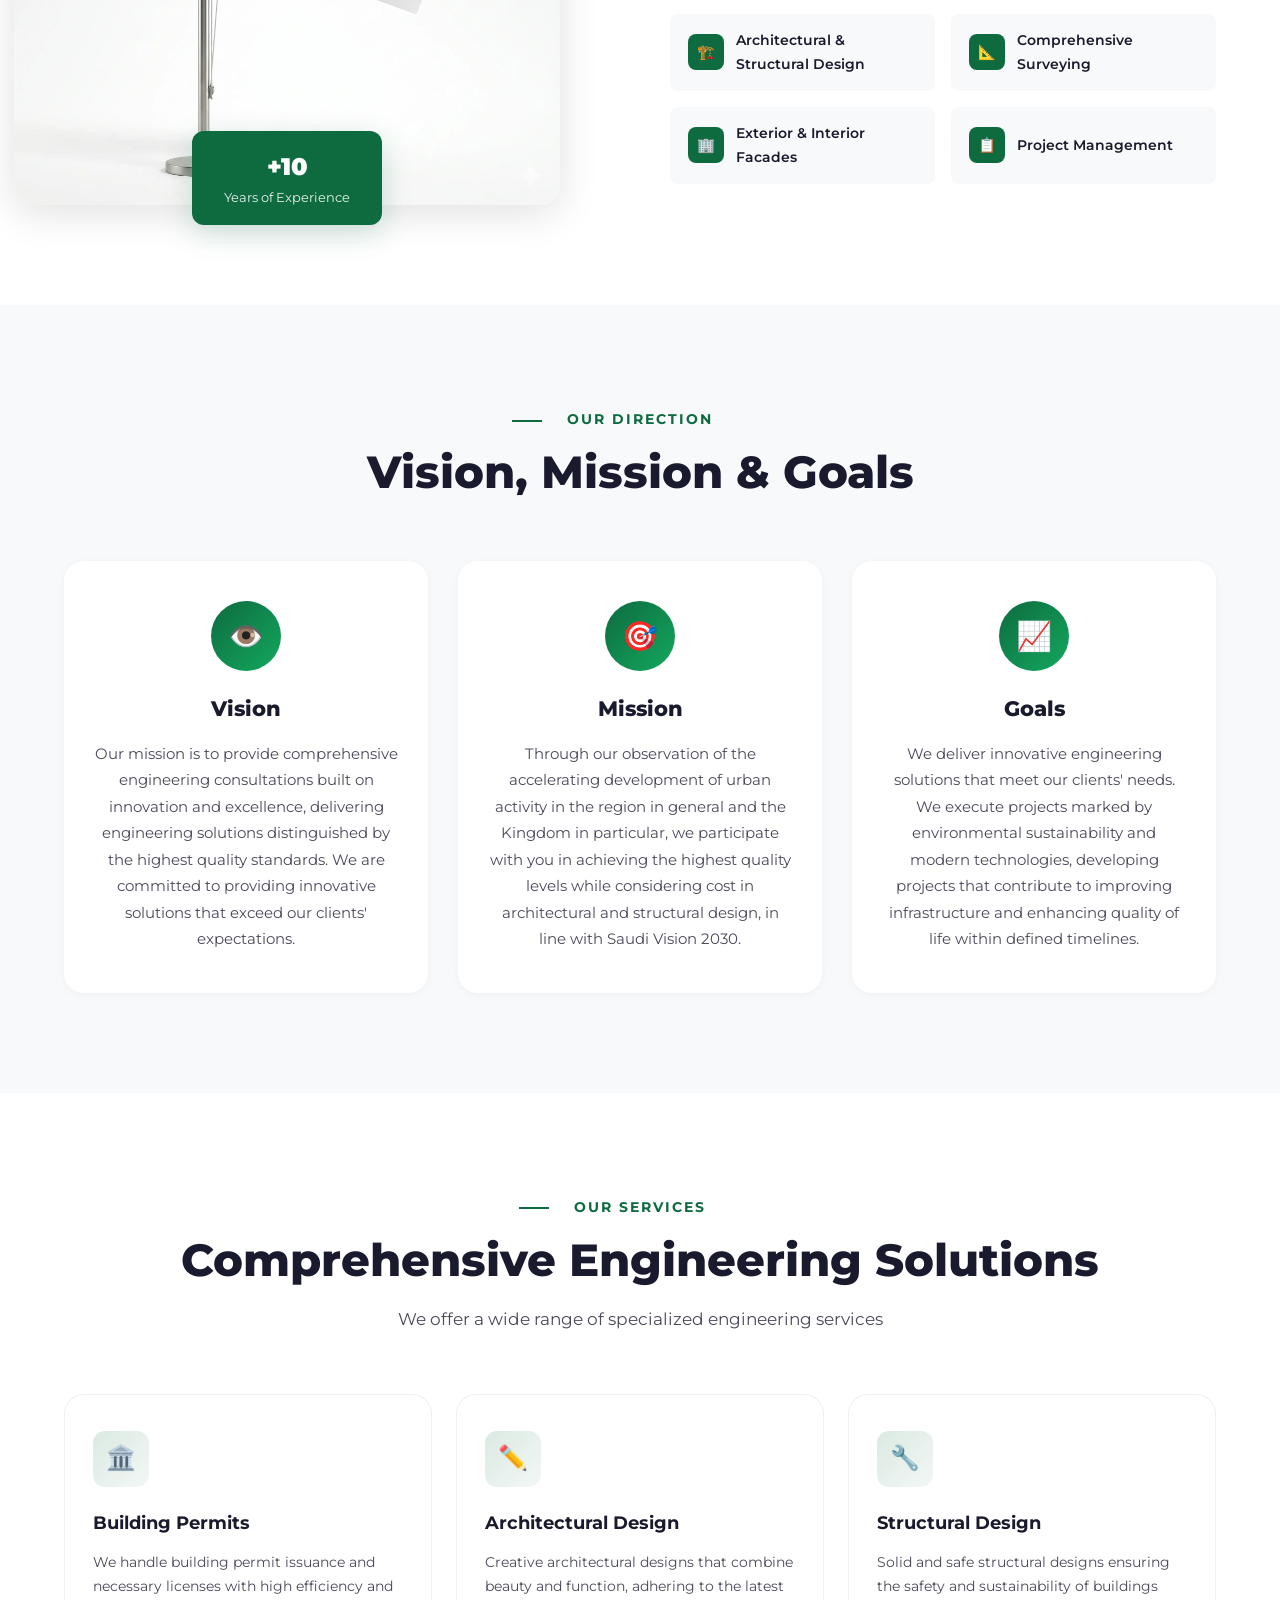
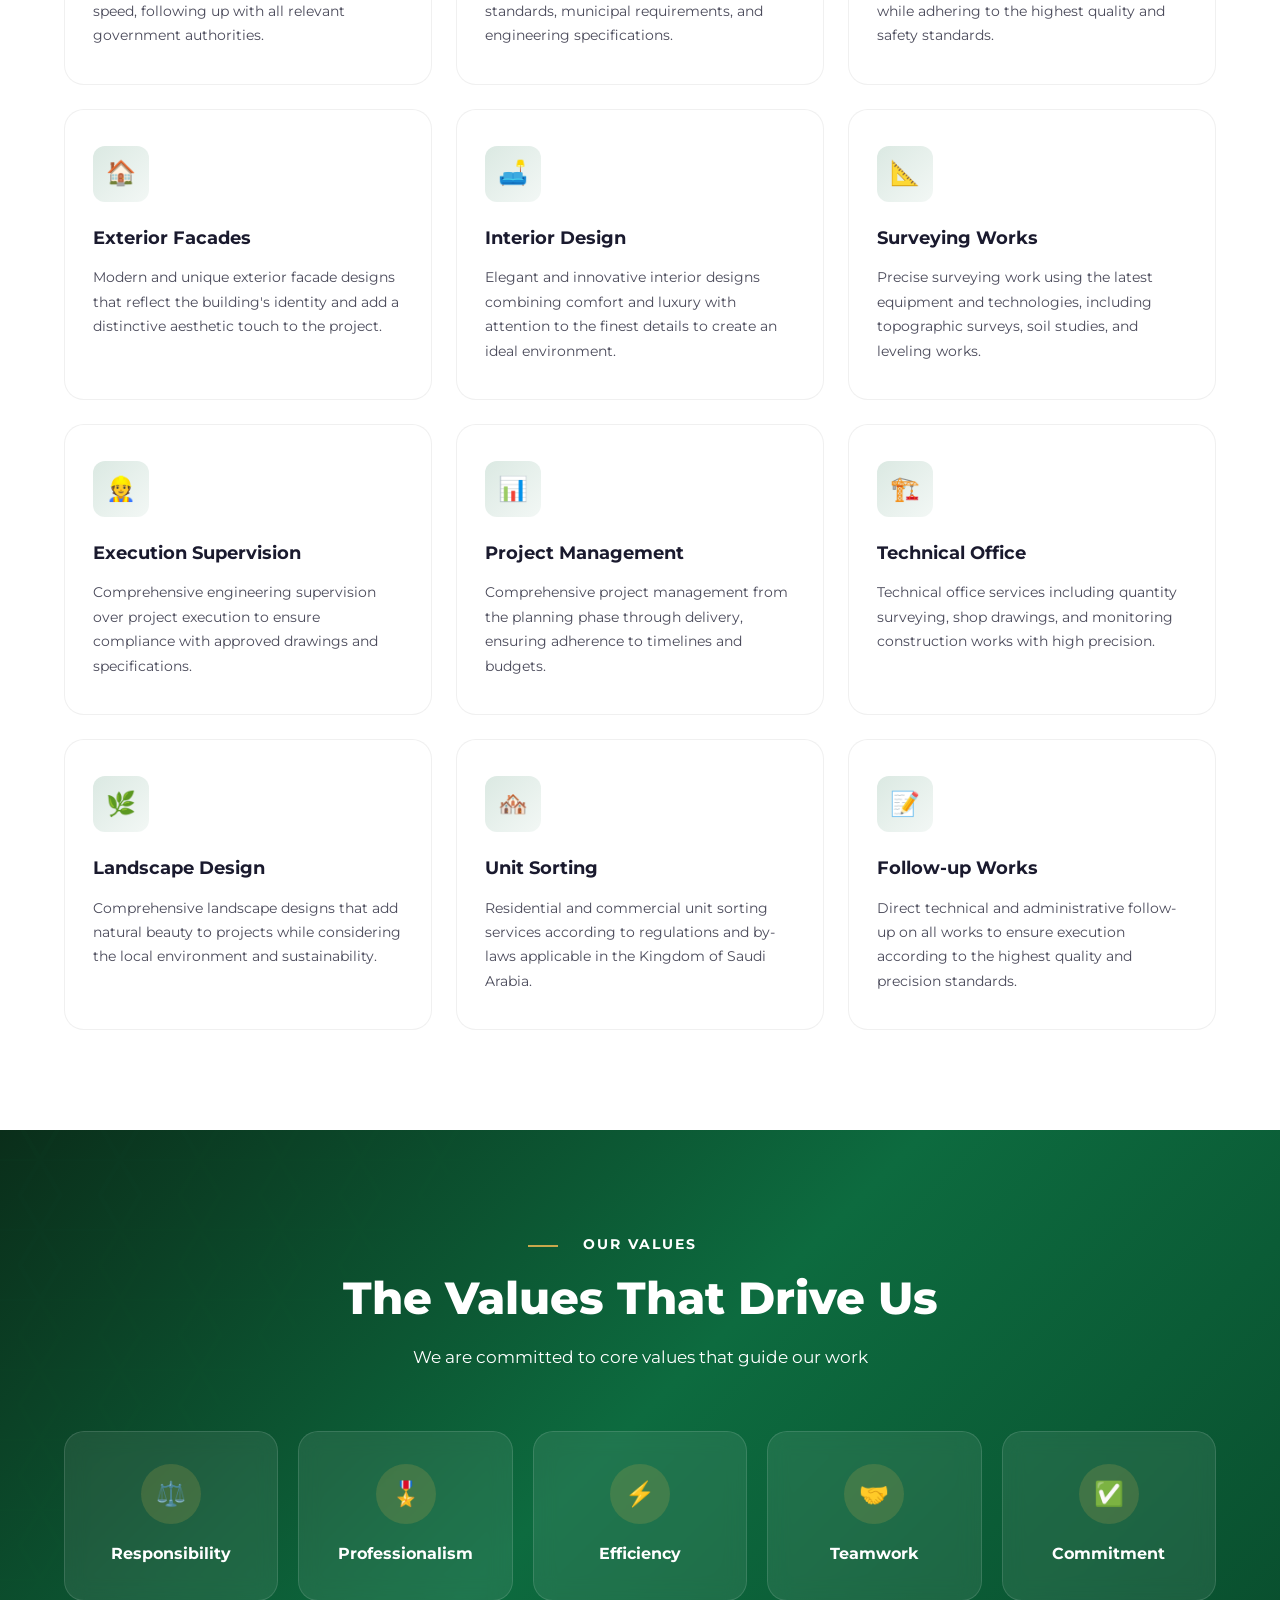
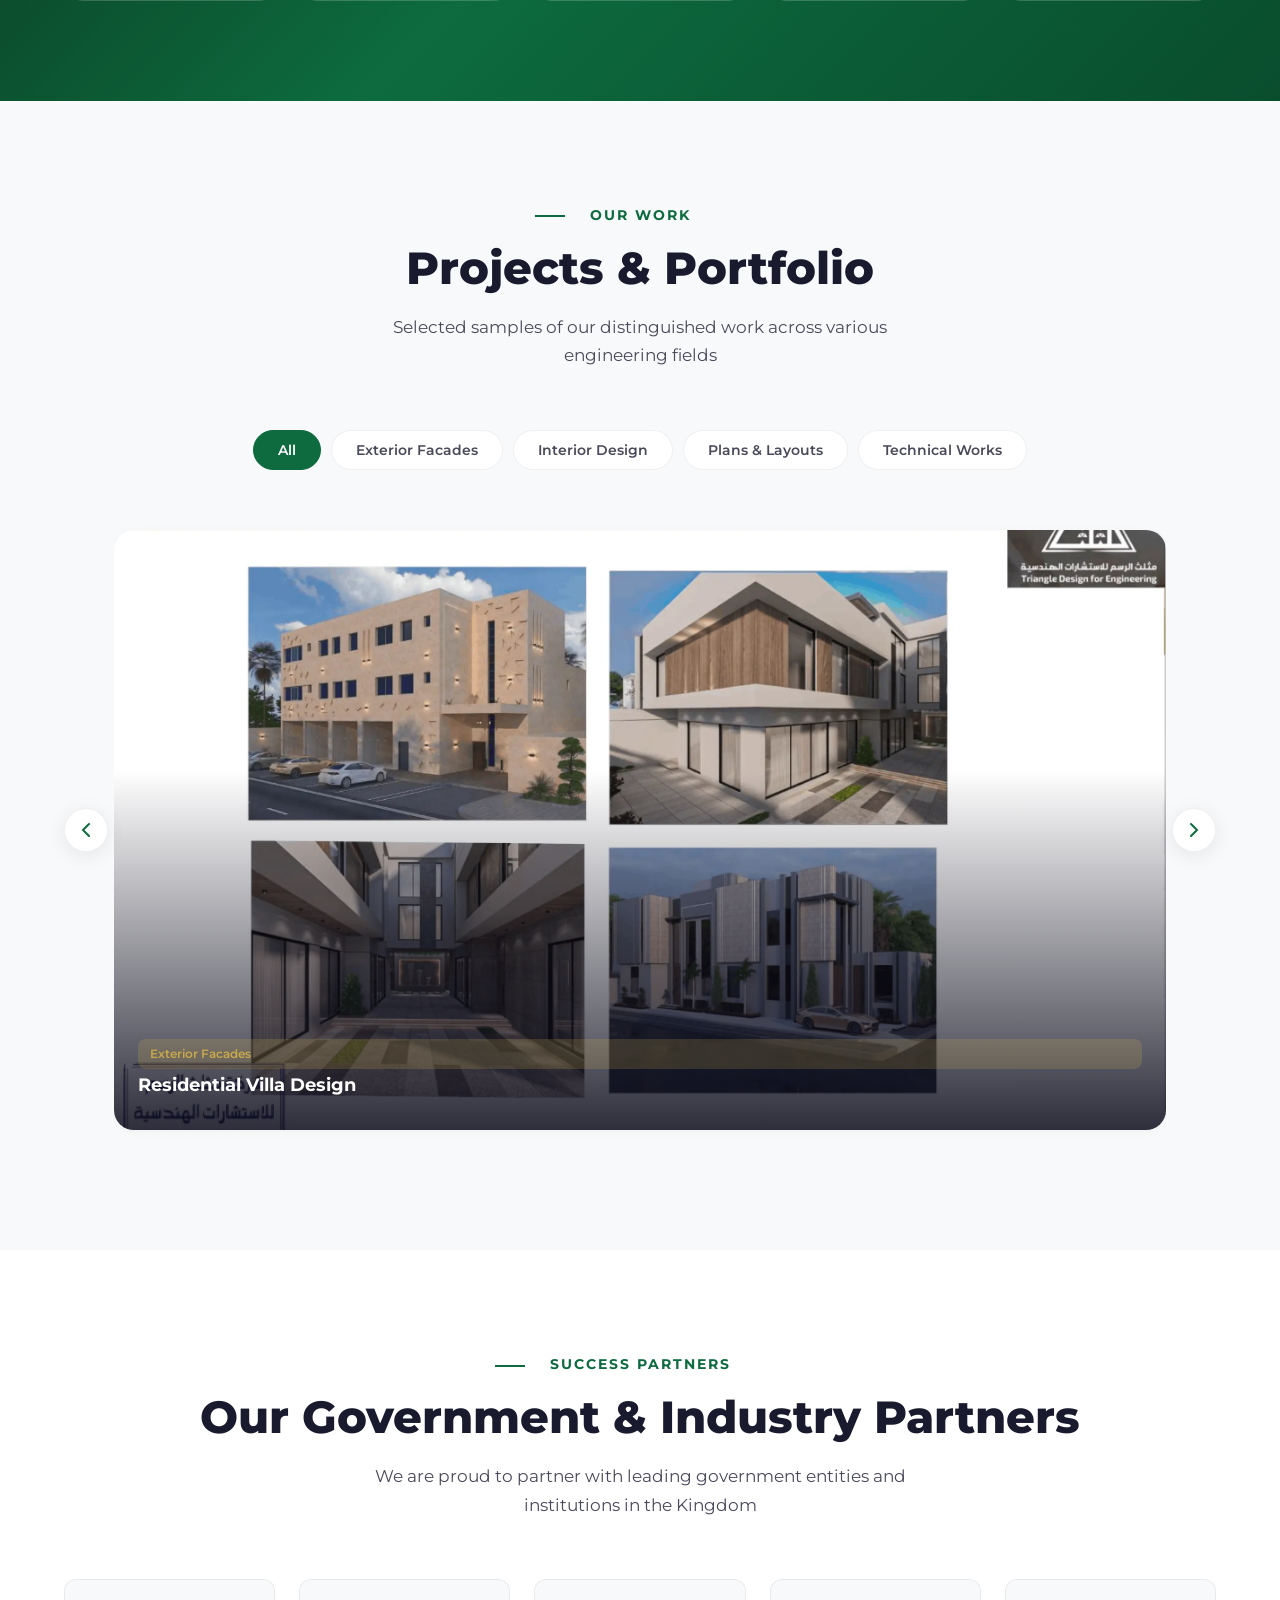
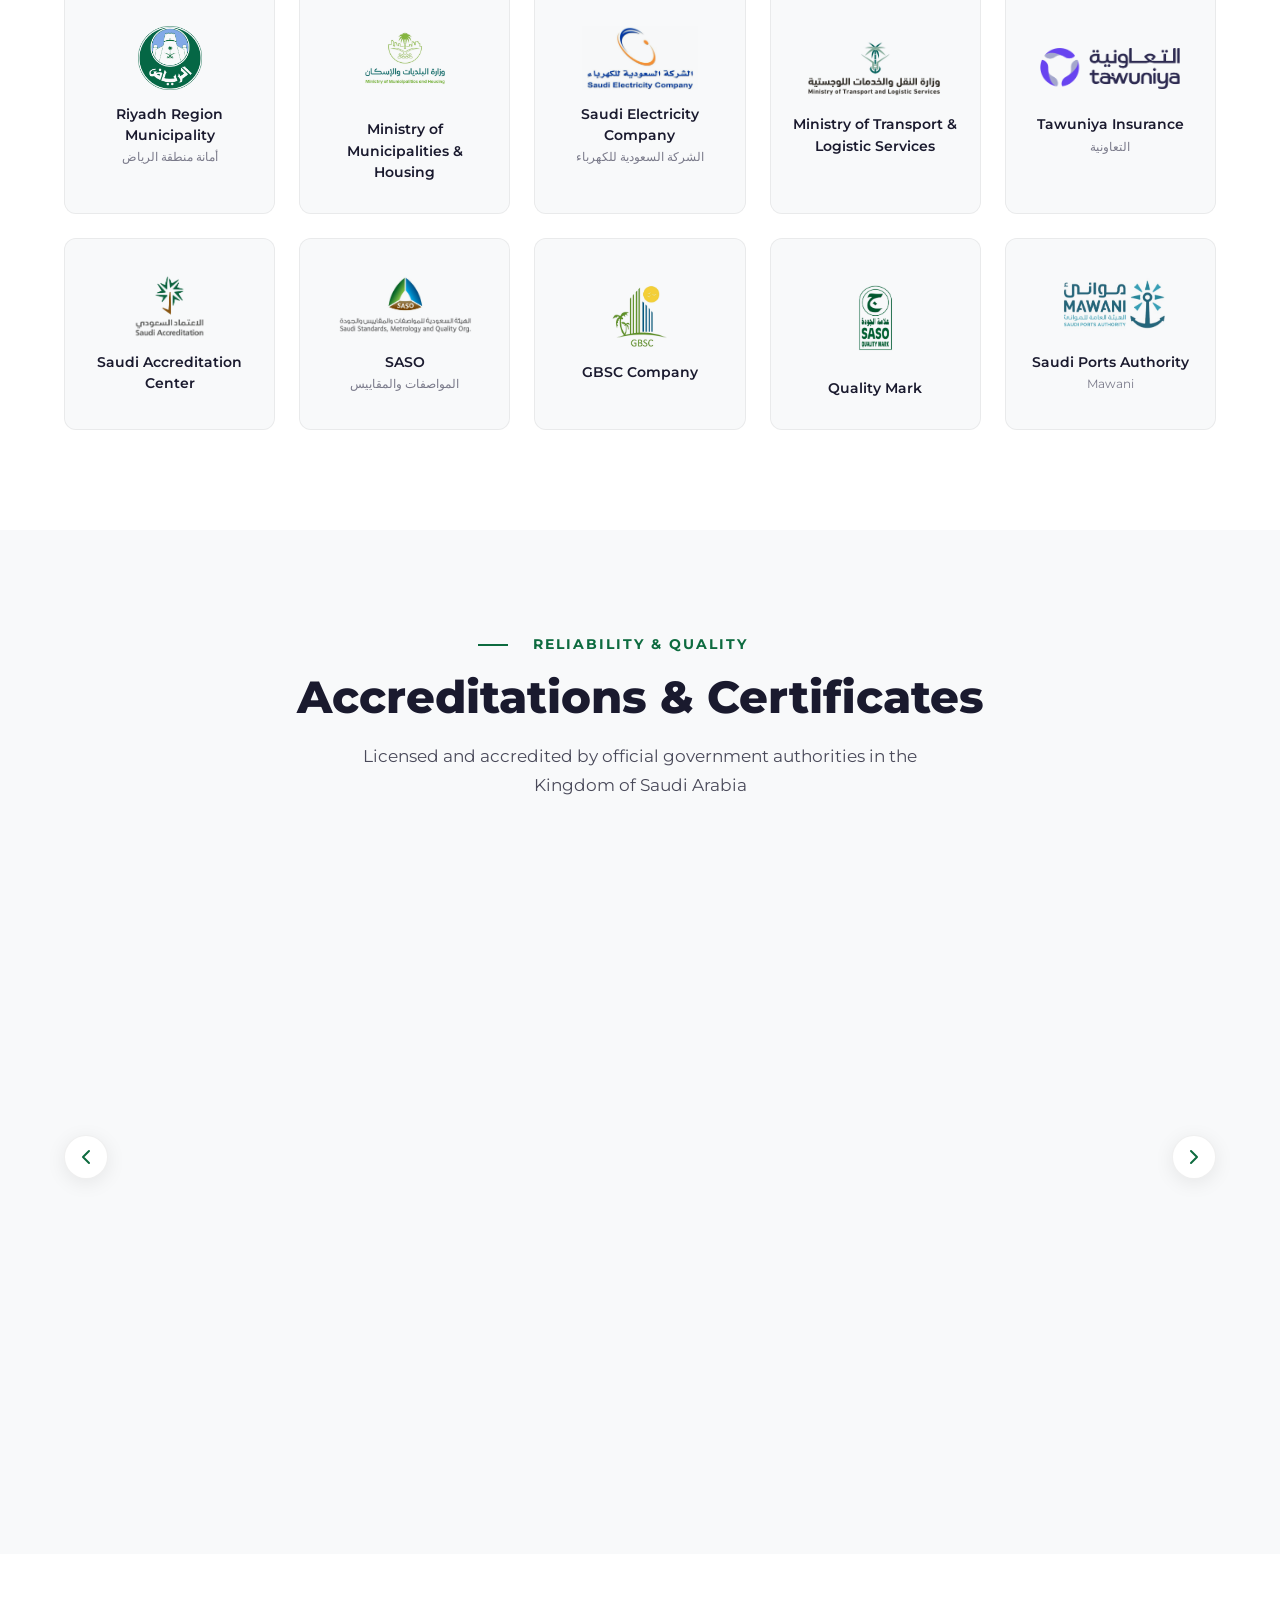
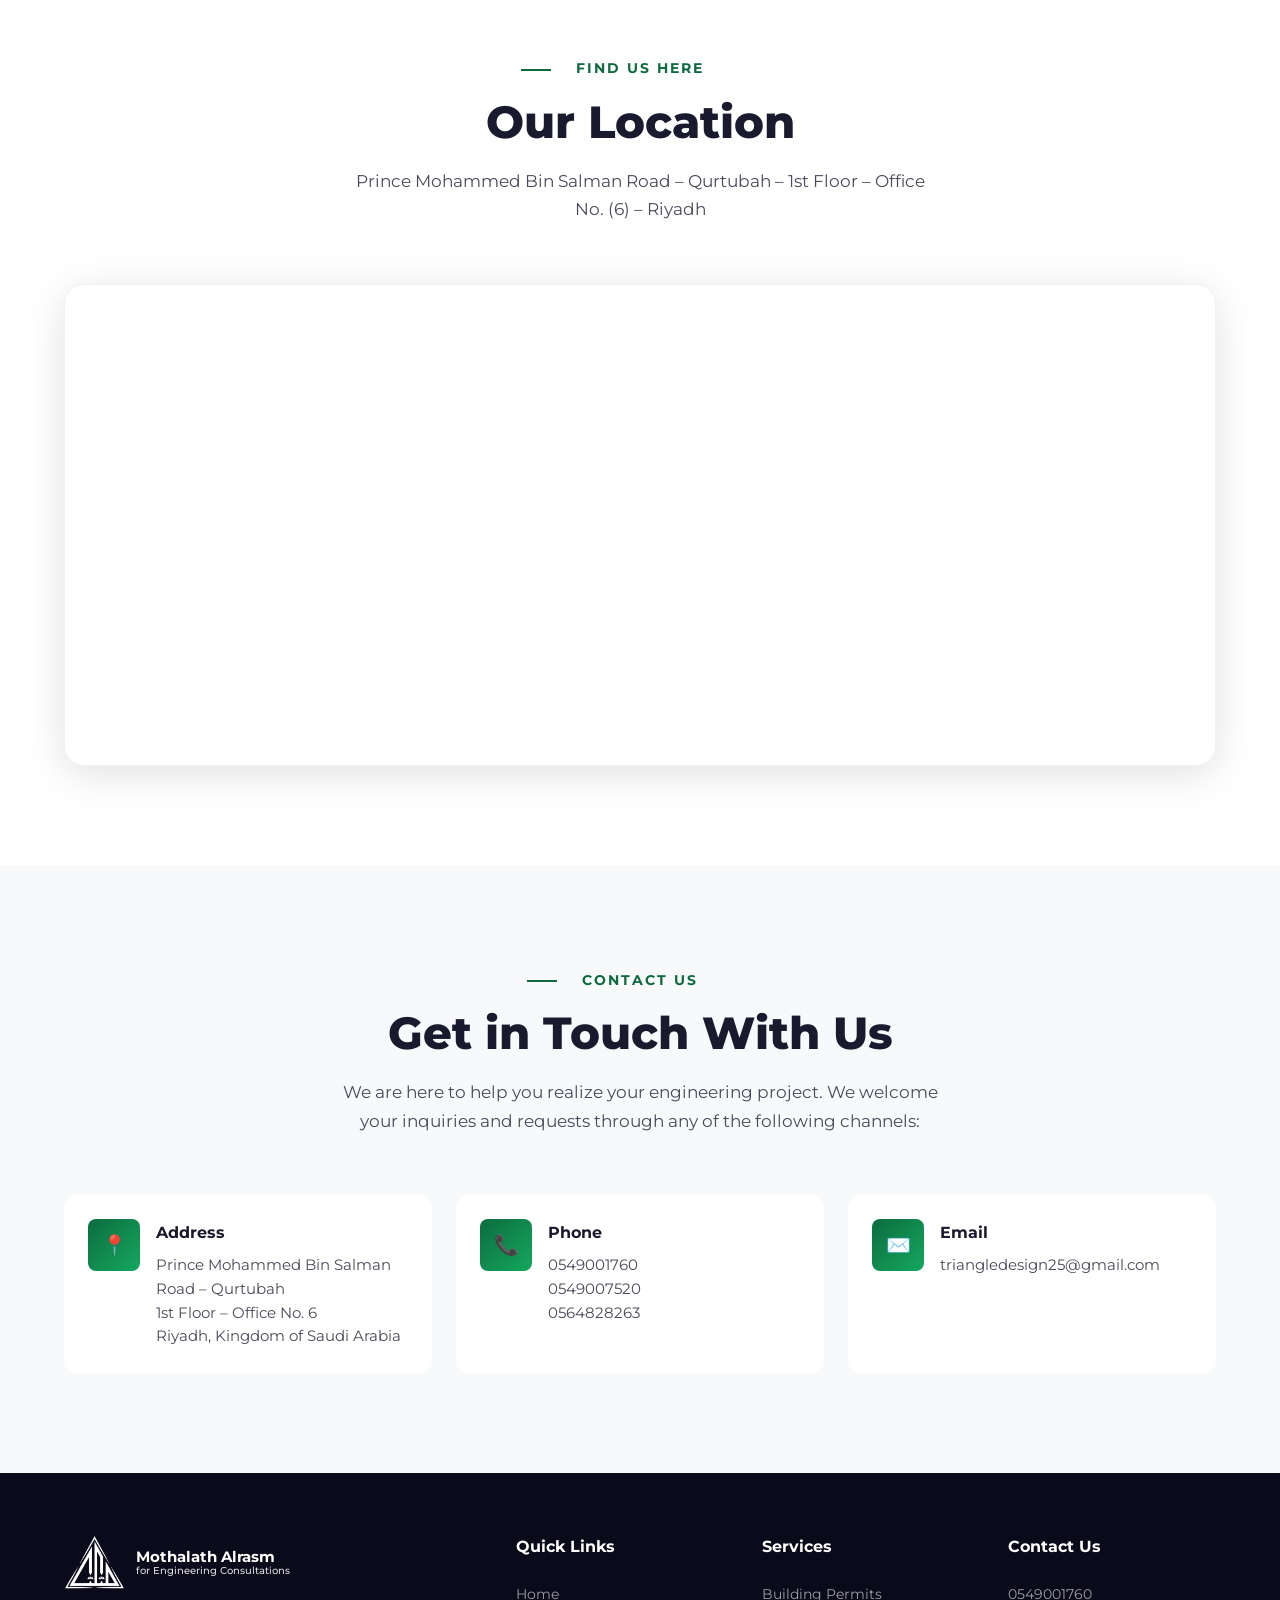
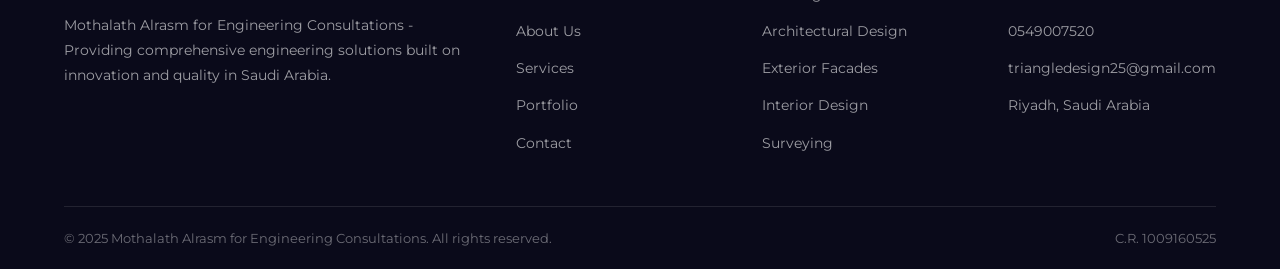
==== commit 655c33ae: "Initial commit" ====
--- a/en/index.html
+++ b/en/index.html
@@ -1,409 +1,450 @@
 <!DOCTYPE html>
 <html lang="en" dir="ltr">
+
 <head>
   <meta charset="UTF-8">
   <meta name="viewport" content="width=device-width, initial-scale=1.0">
   <title>Mothalath Alrasm for Engineering Consultations | مثلث الرسم للاستشارات الهندسية</title>
-  <meta name="description" content="Mothalath Alrasm for Engineering Consultations - Architectural design, execution supervision, building permits, surveying, interior and exterior design in Riyadh, Saudi Arabia">
+  <meta name="description"
+    content="Mothalath Alrasm for Engineering Consultations - Architectural design, execution supervision, building permits, surveying, interior and exterior design in Riyadh, Saudi Arabia">
   <link rel="alternate" hreflang="ar" href="../index.html">
   <link rel="alternate" hreflang="en" href="index.html">
   <link rel="stylesheet" href="../style.css">
   <link rel="icon" type="image/png" href="../images/البروفايل مثلث الرسم-01.webp">
 </head>
+
 <body class="ltr">
 
-<!-- ══════════ NAVBAR ══════════ -->
-<nav class="navbar" id="navbar">
-  <div class="container">
-    <a href="#hero" class="nav-logo" style="text-decoration: none;">
-      <img src="../logo.webp" alt="Mothalath Alrasm" class="nav-logo-img">
-      <div class="nav-logo-text">
-        <span class="nav-logo-name" style="color: white;">Mothalath Alrasm</span>
-        <span class="nav-logo-sub" style="color: rgba(255,255,255,0.85);">for Engineering Consultations</span>
-      </div>
-    </a>
-    <div class="nav-links" id="navLinks">
-      <a href="#hero" class="active">Home</a>
-      <a href="#about">About Us</a>
-      <a href="#services">Services</a>
-      <a href="#portfolio">Portfolio</a>
-      <a href="#partners">Partners</a>
-      <a href="#contact">Contact</a>
-    </div>
-
-    <div class="nav-actions">
-      <a href="../index.html" class="lang-switch">
-        <svg class="globe-icon" viewBox="0 0 24 24" fill="none" stroke="currentColor" stroke-width="2"><circle cx="12" cy="12" r="10"/><path d="M2 12h20M12 2a15.3 15.3 0 014 10 15.3 15.3 0 01-4 10 15.3 15.3 0 01-4-10 15.3 15.3 0 014-10z"/></svg>
-        العربية
+  <!-- ══════════ NAVBAR ══════════ -->
+  <nav class="navbar" id="navbar">
+    <div class="container">
+      <a href="#hero" class="nav-logo" style="text-decoration: none;">
+        <img src="../logo.webp" alt="Mothalath Alrasm" class="nav-logo-img">
+        <div class="nav-logo-text">
+          <span class="nav-logo-name" style="color: white;">Mothalath Alrasm</span>
+          <span class="nav-logo-sub" style="color: rgba(255,255,255,0.85);">for Engineering Consultations</span>
+        </div>
       </a>
-      <a href="#contact" class="nav-cta">Get a Quote</a>
-      <div class="mobile-toggle" id="mobileToggle">
-        <span></span><span></span><span></span>
-      </div>
-    </div>
-  </div>
-</nav>
-
-<!-- ══════════ HERO ══════════ -->
-<section class="hero" id="hero">
-  <div class="hero-bg-shapes">
-    <div class="triangle"></div>
-    <div class="triangle"></div>
-    <div class="triangle"></div>
-  </div>
-  <div class="container">
-    <div class="hero-content">
-      <div class="hero-badge">
-        <span class="dot"></span>
-        Saudi Vision 2030
-      </div>
-      <h1>Design Precision Begins with<br><span>Mothalath Alrasm</span></h1>
-      <p class="hero-desc">Mothalath Alrasm for Engineering Consultations provides comprehensive engineering solutions built on innovation and excellence, with the highest quality and execution standards in Saudi Arabia.</p>
-      <div class="hero-buttons">
-        <a href="#contact" class="btn-primary">
-          Request a Consultation
-          <svg width="18" height="18" viewBox="0 0 24 24" fill="none" stroke="currentColor" stroke-width="2.5"><path d="M5 12h14M12 5l7 7-7 7"/></svg>
+      <div class="nav-links" id="navLinks">
+        <a href="#hero" class="active">Home</a>
+        <a href="#about">About Us</a>
+        <a href="#services">Services</a>
+        <a href="#portfolio">Portfolio</a>
+        <a href="#partners">Partners</a>
+        <a href="#contact">Contact</a>
+      </div>
+
+      <div class="nav-actions">
+        <a href="../index.html" class="lang-switch">
+          <svg class="globe-icon" viewBox="0 0 24 24" fill="none" stroke="currentColor" stroke-width="2">
+            <circle cx="12" cy="12" r="10" />
+            <path d="M2 12h20M12 2a15.3 15.3 0 014 10 15.3 15.3 0 01-4 10 15.3 15.3 0 01-4-10 15.3 15.3 0 014-10z" />
+          </svg>
+          العربية
         </a>
-        <a href="#services" class="btn-secondary">
-          Discover Our Services
-        </a>
-      </div>
-      <div class="hero-stats">
-        <div class="hero-stat">
-          <h3 data-count="150" data-suffix="+">0</h3>
-          <p>Projects Completed</p>
-        </div>
-        <div class="hero-stat">
-          <h3 data-count="10" data-suffix="+">0</h3>
-          <p>Years of Experience</p>
-        </div>
-        <div class="hero-stat">
-          <h3 data-count="50" data-suffix="+">0</h3>
-          <p>Happy Clients</p>
-        </div>
-      </div>
-    </div>
-
-  </div>
-</section>
-
-<!-- ══════════ ABOUT ══════════ -->
-<section class="about section-padding" id="about">
-  <div class="container">
-    <div class="section-title reveal">
-      <span class="overline">About Us</span>
-      <h2>Mothalath Alrasm for Engineering Consultations</h2>
-      <p>Building excellence with skilled Saudi expertise</p>
-    </div>
-    <div class="about-grid">
-      <div class="about-image reveal-left">
-        <div class="about-image-main">
-          <img src="../hero.webp" alt="About Company - Mothalath Alrasm">
-        </div>
-        <div class="about-experience-badge">
-          <h3>+10</h3>
-          <p>Years of Experience</p>
-        </div>
-      </div>
-      <div class="about-content reveal-right">
-
-        <p class="about-text">The company was built by skilled Saudi hands with a complete foundation, with credibility as its pillar with clients and building complete trust with excellent work quality at the highest standards of precision and execution. The company has enjoyed its distinguished cadre and public relations across various fields of engineering.</p>
-        <p class="about-text">The great ambition of all company members has been and remains the main driver for continuing our tasks in the best way and overcoming all obstacles that may affect our progress and growth.</p>
-        <div class="about-features">
-          <div class="about-feature">
-            <div class="feature-icon">🏗️</div>
-            <span>Architectural & Structural Design</span>
-          </div>
-          <div class="about-feature">
-            <div class="feature-icon">📐</div>
-            <span>Comprehensive Surveying</span>
-          </div>
-          <div class="about-feature">
-            <div class="feature-icon">🏢</div>
-            <span>Exterior & Interior Facades</span>
-          </div>
-          <div class="about-feature">
-            <div class="feature-icon">📋</div>
-            <span>Project Management</span>
-          </div>
-        </div>
-      </div>
-    </div>
-  </div>
-</section>
-
-<!-- ══════════ VISION / MISSION / GOALS ══════════ -->
-<section class="vmg-section section-padding" id="vmg">
-  <div class="container">
-    <div class="section-title reveal">
-      <span class="overline">Our Direction</span>
-      <h2>Vision, Mission & Goals</h2>
-    </div>
-    <div class="vmg-grid">
-      <div class="vmg-card reveal">
-        <div class="vmg-icon">👁️</div>
-        <h3>Vision</h3>
-        <p>Our mission is to provide comprehensive engineering consultations built on innovation and excellence, delivering engineering solutions distinguished by the highest quality standards. We are committed to providing innovative solutions that exceed our clients' expectations.</p>
-      </div>
-      <div class="vmg-card reveal">
-        <div class="vmg-icon">🎯</div>
-        <h3>Mission</h3>
-        <p>Through our observation of the accelerating development of urban activity in the region in general and the Kingdom in particular, we participate with you in achieving the highest quality levels while considering cost in architectural and structural design, in line with Saudi Vision 2030.</p>
-      </div>
-      <div class="vmg-card reveal">
-        <div class="vmg-icon">📈</div>
-        <h3>Goals</h3>
-        <p>We deliver innovative engineering solutions that meet our clients' needs. We execute projects marked by environmental sustainability and modern technologies, developing projects that contribute to improving infrastructure and enhancing quality of life within defined timelines.</p>
-      </div>
-    </div>
-  </div>
-</section>
-
-<!-- ══════════ SERVICES ══════════ -->
-<section class="services section-padding" id="services">
-  <div class="container">
-    <div class="section-title reveal">
-      <span class="overline">Our Services</span>
-      <h2>Comprehensive Engineering Solutions</h2>
-      <p>We offer a wide range of specialized engineering services</p>
-    </div>
-    <div class="services-grid">
-      <div class="service-card reveal">
-        <div class="service-icon">🏛️</div>
-        <h3>Building Permits</h3>
-        <p>We handle building permit issuance and necessary licenses with high efficiency and speed, following up with all relevant government authorities.</p>
-      </div>
-      <div class="service-card reveal">
-        <div class="service-icon">✏️</div>
-        <h3>Architectural Design</h3>
-        <p>Creative architectural designs that combine beauty and function, adhering to the latest standards, municipal requirements, and engineering specifications.</p>
-      </div>
-      <div class="service-card reveal">
-        <div class="service-icon">🔧</div>
-        <h3>Structural Design</h3>
-        <p>Solid and safe structural designs ensuring the safety and sustainability of buildings while adhering to the highest quality and safety standards.</p>
-      </div>
-      <div class="service-card reveal">
-        <div class="service-icon">🏠</div>
-        <h3>Exterior Facades</h3>
-        <p>Modern and unique exterior facade designs that reflect the building's identity and add a distinctive aesthetic touch to the project.</p>
-      </div>
-      <div class="service-card reveal">
-        <div class="service-icon">🛋️</div>
-        <h3>Interior Design</h3>
-        <p>Elegant and innovative interior designs combining comfort and luxury with attention to the finest details to create an ideal environment.</p>
-      </div>
-      <div class="service-card reveal">
-        <div class="service-icon">📐</div>
-        <h3>Surveying Works</h3>
-        <p>Precise surveying work using the latest equipment and technologies, including topographic surveys, soil studies, and leveling works.</p>
-      </div>
-      <div class="service-card reveal">
-        <div class="service-icon">👷</div>
-        <h3>Execution Supervision</h3>
-        <p>Comprehensive engineering supervision over project execution to ensure compliance with approved drawings and specifications.</p>
-      </div>
-      <div class="service-card reveal">
-        <div class="service-icon">📊</div>
-        <h3>Project Management</h3>
-        <p>Comprehensive project management from the planning phase through delivery, ensuring adherence to timelines and budgets.</p>
-      </div>
-      <div class="service-card reveal">
-        <div class="service-icon">🏗️</div>
-        <h3>Technical Office</h3>
-        <p>Technical office services including quantity surveying, shop drawings, and monitoring construction works with high precision.</p>
-      </div>
-      <div class="service-card reveal">
-        <div class="service-icon">🌿</div>
-        <h3>Landscape Design</h3>
-        <p>Comprehensive landscape designs that add natural beauty to projects while considering the local environment and sustainability.</p>
-      </div>
-      <div class="service-card reveal">
-        <div class="service-icon">🏘️</div>
-        <h3>Unit Sorting</h3>
-        <p>Residential and commercial unit sorting services according to regulations and by-laws applicable in the Kingdom of Saudi Arabia.</p>
-      </div>
-      <div class="service-card reveal">
-        <div class="service-icon">📝</div>
-        <h3>Follow-up Works</h3>
-        <p>Direct technical and administrative follow-up on all works to ensure execution according to the highest quality and precision standards.</p>
-      </div>
-    </div>
-  </div>
-</section>
-
-<!-- ══════════ VALUES ══════════ -->
-<section class="values-section section-padding">
-  <div class="triangle-pattern"></div>
-  <div class="container">
-    <div class="section-title reveal">
-      <span class="overline">Our Values</span>
-      <h2>The Values That Drive Us</h2>
-      <p>We are committed to core values that guide our work</p>
-    </div>
-    <div class="values-grid">
-      <div class="value-card reveal">
-        <div class="value-icon">⚖️</div>
-        <h4>Responsibility</h4>
-      </div>
-      <div class="value-card reveal">
-        <div class="value-icon">🎖️</div>
-        <h4>Professionalism</h4>
-      </div>
-      <div class="value-card reveal">
-        <div class="value-icon">⚡</div>
-        <h4>Efficiency</h4>
-      </div>
-      <div class="value-card reveal">
-        <div class="value-icon">🤝</div>
-        <h4>Teamwork</h4>
-      </div>
-      <div class="value-card reveal">
-        <div class="value-icon">✅</div>
-        <h4>Commitment</h4>
-      </div>
-    </div>
-  </div>
-</section>
-
-<!-- ══════════ PORTFOLIO ══════════ -->
-<section class="portfolio section-padding" id="portfolio">
-  <div class="container">
-    <div class="section-title reveal">
-      <span class="overline">Our Work</span>
-      <h2>Projects & Portfolio</h2>
-      <p>Selected samples of our distinguished work across various engineering fields</p>
-    </div>
-    <div class="portfolio-filters reveal">
-      <button class="filter-btn active" data-filter="all">All</button>
-      <button class="filter-btn" data-filter="exterior">Exterior Facades</button>
-      <button class="filter-btn" data-filter="interior">Interior Design</button>
-      <button class="filter-btn" data-filter="plans">Plans & Layouts</button>
-      <button class="filter-btn" data-filter="technical">Technical Works</button>
-    </div>
-    <div class="portfolio-slider-container" style="position: relative; padding: 0 50px;">
-      <button class="slider-btn prev" id="portPrevEn"><svg viewBox="0 0 24 24" width="24" height="24" stroke="currentColor" stroke-width="2" fill="none" stroke-linecap="round" stroke-linejoin="round"><polyline points="15 18 9 12 15 6"></polyline></svg></button>
-      <div class="portfolio-grid" id="portGalleryEn">
-      <div class="portfolio-item reveal" data-category="exterior">
-        <img src="../images/البروفايل مثلث الرسم-15.webp" alt="Exterior Facades - Sample 1">
-        <div class="portfolio-overlay">
-          <span class="tag">Exterior Facades</span>
-          <h3>Residential Villa Design</h3>
-        </div>
-      </div>
-      <div class="portfolio-item reveal" data-category="exterior">
-        <img src="../images/البروفايل مثلث الرسم-16.webp" alt="Exterior Facades - Sample 2">
-        <div class="portfolio-overlay">
-          <span class="tag">Exterior Facades</span>
-          <h3>Residential Building Design</h3>
-        </div>
-      </div>
-      <div class="portfolio-item reveal" data-category="interior">
-        <img src="../images/البروفايل مثلث الرسم-17.webp" alt="Interior Design - Dining Hall">
-        <div class="portfolio-overlay">
-          <span class="tag">Interior Design</span>
-          <h3>Dining Hall Design</h3>
-        </div>
-      </div>
-      <div class="portfolio-item reveal" data-category="interior">
-        <img src="../images/البروفايل مثلث الرسم-18.webp" alt="Interior Design - Bedroom">
-        <div class="portfolio-overlay">
-          <span class="tag">Interior Design</span>
-          <h3>Bedroom Design</h3>
-        </div>
-      </div>
-      <div class="portfolio-item reveal" data-category="interior">
-        <img src="../images/البروفايل مثلث الرسم-19.webp" alt="Interior Design - Office">
-        <div class="portfolio-overlay">
-          <span class="tag">Interior Design</span>
-          <h3>Office & Majlis Design</h3>
-        </div>
-      </div>
-      <div class="portfolio-item reveal" data-category="interior">
-        <img src="../images/البروفايل مثلث الرسم-20.webp" alt="Interior Design - Kitchen">
-        <div class="portfolio-overlay">
-          <span class="tag">Interior Design</span>
-          <h3>Modern Kitchen Design</h3>
-        </div>
-      </div>
-      <div class="portfolio-item reveal" data-category="plans">
-        <img src="../images/البروفايل مثلث الرسم-13.webp" alt="Real Estate Development Plans">
-        <div class="portfolio-overlay">
-          <span class="tag">Plans & Layouts</span>
-          <h3>Real Estate Development Plans</h3>
-        </div>
-      </div>
-      <div class="portfolio-item reveal" data-category="plans">
-        <img src="../images/البروفايل مثلث الرسم-14.webp" alt="Architectural Plans">
-        <div class="portfolio-overlay">
-          <span class="tag">Plans & Layouts</span>
-          <h3>Advanced Architectural Plans</h3>
-        </div>
-      </div>
-      <div class="portfolio-item reveal" data-category="technical">
-        <img src="../images/البروفايل مثلث الرسم-12.webp" alt="Technical Office Works">
-        <div class="portfolio-overlay">
-          <span class="tag">Technical Works</span>
-          <h3>Technical Office Works</h3>
-        </div>
-      </div>
-      <button class="slider-btn next" id="portNextEn"><svg viewBox="0 0 24 24" width="24" height="24" stroke="currentColor" stroke-width="2" fill="none" stroke-linecap="round" stroke-linejoin="round"><polyline points="9 18 15 12 9 6"></polyline></svg></button>
-    </div>
-  </div>
-</section>
-
-<!-- ══════════ PARTNERS ══════════ -->
-<section class="partners section-padding" id="partners">
-  <div class="container">
-    <div class="section-title reveal">
-      <span class="overline">Success Partners</span>
-      <h2>Our Government & Industry Partners</h2>
-      <p>We are proud to partner with leading government entities and institutions in the Kingdom</p>
-    </div>
-    <div class="partners-grid">
-      <div class="partner-card reveal">
-        <img src="../images/أمانة منطقة الرياض.png" alt="Riyadh Region Municipality" class="partner-logo">
-        <h4>Riyadh Region Municipality<br><small style="color:var(--text-light);font-weight:400">أمانة منطقة الرياض</small></h4>
-      </div>
-      <div class="partner-card reveal">
-        <img src="../images/وزارة البلديات والإسكانات.jpeg" alt="Ministry of Municipalities and Housing" class="partner-logo logo-lg">
-        <h4>Ministry of Municipalities & Housing</h4>
-      </div>
-      <div class="partner-card reveal">
-        <div class="partner-icon">⚡</div>
-        <h4>Saudi Electricity Company<br><small style="color:var(--text-light);font-weight:400">الشركة السعودية للكهرباء</small></h4>
-      </div>
-      <div class="partner-card reveal">
-        <img src="../images/وزارة النقل.jpeg" alt="Ministry of Transport" class="partner-logo">
-        <h4>Ministry of Transport & Logistic Services</h4>
-      </div>
-      <div class="partner-card reveal">
-        <img src="../images/التعاونية.png" alt="Tawuniya Insurance" class="partner-logo">
-        <h4>Tawuniya Insurance<br><small style="color:var(--text-light);font-weight:400">التعاونية</small></h4>
-      </div>
-      <div class="partner-card reveal">
-        <img src="../images/الاعتماد السعودي.jpeg" alt="Saudi Accreditation" class="partner-logo">
-        <h4>Saudi Accreditation Center</h4>
-      </div>
-      <div class="partner-card reveal">
-        <img src="../images/الشركة السعودية للمواصفات والمقاييس.jpeg" alt="SASO" class="partner-logo">
-        <h4>SASO<br><small style="color:var(--text-light);font-weight:400">المواصفات والمقاييس</small></h4>
-      </div>
-      <div class="partner-card reveal">
-        <img src="../images/شركة GBSC.jpeg" alt="GBSC Company" class="partner-logo">
-        <h4>GBSC Company</h4>
-      </div>
-      <div class="partner-card reveal">
-        <img src="../images/علامة الجودة.jpeg" alt="Quality Mark" class="partner-logo logo-lg">
-        <h4>Quality Mark</h4>
-      </div>
-      <div class="partner-card reveal">
-        <img src="../images/موانئ.png" alt="Mawani" class="partner-logo">
-        <h4>Saudi Ports Authority<br><small style="color:var(--text-light);font-weight:400">Mawani</small></h4>
-      </div>
-    </div>
-  </div>
-</section>
+        <a href="#contact" class="nav-cta">Get a Quote</a>
+        <div class="mobile-toggle" id="mobileToggle">
+          <span></span><span></span><span></span>
+        </div>
+      </div>
+    </div>
+  </nav>
+
+  <!-- ══════════ HERO ══════════ -->
+  <section class="hero" id="hero">
+    <div class="hero-bg-shapes">
+      <div class="triangle"></div>
+      <div class="triangle"></div>
+      <div class="triangle"></div>
+    </div>
+    <div class="container">
+      <div class="hero-content">
+        <div class="hero-badge">
+          <span class="dot"></span>
+          Saudi Vision 2030
+        </div>
+        <h1>Design Precision Begins with<br><span>Mothalath Alrasm</span></h1>
+        <p class="hero-desc">Mothalath Alrasm for Engineering Consultations provides comprehensive engineering solutions
+          built on innovation and excellence, with the highest quality and execution standards in Saudi Arabia.</p>
+        <div class="hero-buttons">
+          <a href="#contact" class="btn-primary">
+            Request a Consultation
+            <svg width="18" height="18" viewBox="0 0 24 24" fill="none" stroke="currentColor" stroke-width="2.5">
+              <path d="M5 12h14M12 5l7 7-7 7" />
+            </svg>
+          </a>
+          <a href="#services" class="btn-secondary">
+            Discover Our Services
+          </a>
+        </div>
+        <div class="hero-stats">
+          <div class="hero-stat">
+            <h3 data-count="150" data-suffix="+">0</h3>
+            <p>Projects Completed</p>
+          </div>
+          <div class="hero-stat">
+            <h3 data-count="10" data-suffix="+">0</h3>
+            <p>Years of Experience</p>
+          </div>
+          <div class="hero-stat">
+            <h3 data-count="50" data-suffix="+">0</h3>
+            <p>Happy Clients</p>
+          </div>
+        </div>
+      </div>
+
+    </div>
+  </section>
+
+  <!-- ══════════ ABOUT ══════════ -->
+  <section class="about section-padding" id="about">
+    <div class="container">
+      <div class="section-title reveal">
+        <span class="overline">About Us</span>
+        <h2>Mothalath Alrasm for Engineering Consultations</h2>
+        <p>Building excellence with skilled Saudi expertise</p>
+      </div>
+      <div class="about-grid">
+        <div class="about-image reveal-left">
+          <div class="about-image-main">
+            <img src="../hero.webp" alt="About Company - Mothalath Alrasm">
+          </div>
+          <div class="about-experience-badge">
+            <h3>+10</h3>
+            <p>Years of Experience</p>
+          </div>
+        </div>
+        <div class="about-content reveal-right">
+
+          <p class="about-text">The company was built by skilled Saudi hands with a complete foundation, with
+            credibility as its pillar with clients and building complete trust with excellent work quality at the
+            highest standards of precision and execution. The company has enjoyed its distinguished cadre and public
+            relations across various fields of engineering.</p>
+          <p class="about-text">The great ambition of all company members has been and remains the main driver for
+            continuing our tasks in the best way and overcoming all obstacles that may affect our progress and growth.
+          </p>
+          <div class="about-features">
+            <div class="about-feature">
+              <div class="feature-icon">🏗️</div>
+              <span>Architectural & Structural Design</span>
+            </div>
+            <div class="about-feature">
+              <div class="feature-icon">📐</div>
+              <span>Comprehensive Surveying</span>
+            </div>
+            <div class="about-feature">
+              <div class="feature-icon">🏢</div>
+              <span>Exterior & Interior Facades</span>
+            </div>
+            <div class="about-feature">
+              <div class="feature-icon">📋</div>
+              <span>Project Management</span>
+            </div>
+          </div>
+        </div>
+      </div>
+    </div>
+  </section>
+
+  <!-- ══════════ VISION / MISSION / GOALS ══════════ -->
+  <section class="vmg-section section-padding" id="vmg">
+    <div class="container">
+      <div class="section-title reveal">
+        <span class="overline">Our Direction</span>
+        <h2>Vision, Mission & Goals</h2>
+      </div>
+      <div class="vmg-grid">
+        <div class="vmg-card reveal">
+          <div class="vmg-icon">👁️</div>
+          <h3>Vision</h3>
+          <p>Our mission is to provide comprehensive engineering consultations built on innovation and excellence,
+            delivering engineering solutions distinguished by the highest quality standards. We are committed to
+            providing innovative solutions that exceed our clients' expectations.</p>
+        </div>
+        <div class="vmg-card reveal">
+          <div class="vmg-icon">🎯</div>
+          <h3>Mission</h3>
+          <p>Through our observation of the accelerating development of urban activity in the region in general and the
+            Kingdom in particular, we participate with you in achieving the highest quality levels while considering
+            cost in architectural and structural design, in line with Saudi Vision 2030.</p>
+        </div>
+        <div class="vmg-card reveal">
+          <div class="vmg-icon">📈</div>
+          <h3>Goals</h3>
+          <p>We deliver innovative engineering solutions that meet our clients' needs. We execute projects marked by
+            environmental sustainability and modern technologies, developing projects that contribute to improving
+            infrastructure and enhancing quality of life within defined timelines.</p>
+        </div>
+      </div>
+    </div>
+  </section>
+
+  <!-- ══════════ SERVICES ══════════ -->
+  <section class="services section-padding" id="services">
+    <div class="container">
+      <div class="section-title reveal">
+        <span class="overline">Our Services</span>
+        <h2>Comprehensive Engineering Solutions</h2>
+        <p>We offer a wide range of specialized engineering services</p>
+      </div>
+      <div class="services-grid">
+        <div class="service-card reveal">
+          <div class="service-icon">🏛️</div>
+          <h3>Building Permits</h3>
+          <p>We handle building permit issuance and necessary licenses with high efficiency and speed, following up with
+            all relevant government authorities.</p>
+        </div>
+        <div class="service-card reveal">
+          <div class="service-icon">✏️</div>
+          <h3>Architectural Design</h3>
+          <p>Creative architectural designs that combine beauty and function, adhering to the latest standards,
+            municipal requirements, and engineering specifications.</p>
+        </div>
+        <div class="service-card reveal">
+          <div class="service-icon">🔧</div>
+          <h3>Structural Design</h3>
+          <p>Solid and safe structural designs ensuring the safety and sustainability of buildings while adhering to the
+            highest quality and safety standards.</p>
+        </div>
+        <div class="service-card reveal">
+          <div class="service-icon">🏠</div>
+          <h3>Exterior Facades</h3>
+          <p>Modern and unique exterior facade designs that reflect the building's identity and add a distinctive
+            aesthetic touch to the project.</p>
+        </div>
+        <div class="service-card reveal">
+          <div class="service-icon">🛋️</div>
+          <h3>Interior Design</h3>
+          <p>Elegant and innovative interior designs combining comfort and luxury with attention to the finest details
+            to create an ideal environment.</p>
+        </div>
+        <div class="service-card reveal">
+          <div class="service-icon">📐</div>
+          <h3>Surveying Works</h3>
+          <p>Precise surveying work using the latest equipment and technologies, including topographic surveys, soil
+            studies, and leveling works.</p>
+        </div>
+        <div class="service-card reveal">
+          <div class="service-icon">👷</div>
+          <h3>Execution Supervision</h3>
+          <p>Comprehensive engineering supervision over project execution to ensure compliance with approved drawings
+            and specifications.</p>
+        </div>
+        <div class="service-card reveal">
+          <div class="service-icon">📊</div>
+          <h3>Project Management</h3>
+          <p>Comprehensive project management from the planning phase through delivery, ensuring adherence to timelines
+            and budgets.</p>
+        </div>
+        <div class="service-card reveal">
+          <div class="service-icon">🏗️</div>
+          <h3>Technical Office</h3>
+          <p>Technical office services including quantity surveying, shop drawings, and monitoring construction works
+            with high precision.</p>
+        </div>
+        <div class="service-card reveal">
+          <div class="service-icon">🌿</div>
+          <h3>Landscape Design</h3>
+          <p>Comprehensive landscape designs that add natural beauty to projects while considering the local environment
+            and sustainability.</p>
+        </div>
+        <div class="service-card reveal">
+          <div class="service-icon">🏘️</div>
+          <h3>Unit Sorting</h3>
+          <p>Residential and commercial unit sorting services according to regulations and by-laws applicable in the
+            Kingdom of Saudi Arabia.</p>
+        </div>
+        <div class="service-card reveal">
+          <div class="service-icon">📝</div>
+          <h3>Follow-up Works</h3>
+          <p>Direct technical and administrative follow-up on all works to ensure execution according to the highest
+            quality and precision standards.</p>
+        </div>
+      </div>
+    </div>
+  </section>
+
+  <!-- ══════════ VALUES ══════════ -->
+  <section class="values-section section-padding">
+    <div class="triangle-pattern"></div>
+    <div class="container">
+      <div class="section-title reveal">
+        <span class="overline">Our Values</span>
+        <h2>The Values That Drive Us</h2>
+        <p>We are committed to core values that guide our work</p>
+      </div>
+      <div class="values-grid">
+        <div class="value-card reveal">
+          <div class="value-icon">⚖️</div>
+          <h4>Responsibility</h4>
+        </div>
+        <div class="value-card reveal">
+          <div class="value-icon">🎖️</div>
+          <h4>Professionalism</h4>
+        </div>
+        <div class="value-card reveal">
+          <div class="value-icon">⚡</div>
+          <h4>Efficiency</h4>
+        </div>
+        <div class="value-card reveal">
+          <div class="value-icon">🤝</div>
+          <h4>Teamwork</h4>
+        </div>
+        <div class="value-card reveal">
+          <div class="value-icon">✅</div>
+          <h4>Commitment</h4>
+        </div>
+      </div>
+    </div>
+  </section>
+
+  <!-- ══════════ PORTFOLIO ══════════ -->
+  <section class="portfolio section-padding" id="portfolio">
+    <div class="container">
+      <div class="section-title reveal">
+        <span class="overline">Our Work</span>
+        <h2>Projects & Portfolio</h2>
+        <p>Selected samples of our distinguished work across various engineering fields</p>
+      </div>
+      <div class="portfolio-filters reveal">
+        <button class="filter-btn active" data-filter="all">All</button>
+        <button class="filter-btn" data-filter="exterior">Exterior Facades</button>
+        <button class="filter-btn" data-filter="interior">Interior Design</button>
+        <button class="filter-btn" data-filter="plans">Plans & Layouts</button>
+        <button class="filter-btn" data-filter="technical">Technical Works</button>
+      </div>
+      <div class="portfolio-slider-container" style="position: relative; padding: 0 50px;">
+        <button class="slider-btn prev" id="portPrevEn"><svg viewBox="0 0 24 24" width="24" height="24"
+            stroke="currentColor" stroke-width="2" fill="none" stroke-linecap="round" stroke-linejoin="round">
+            <polyline points="15 18 9 12 15 6"></polyline>
+          </svg></button>
+        <div class="portfolio-grid" id="portGalleryEn">
+          <div class="portfolio-item reveal" data-category="exterior">
+            <img src="../images/البروفايل مثلث الرسم-15.webp" alt="Exterior Facades - Sample 1">
+            <div class="portfolio-overlay">
+              <span class="tag">Exterior Facades</span>
+              <h3>Residential Villa Design</h3>
+            </div>
+          </div>
+          <div class="portfolio-item reveal" data-category="exterior">
+            <img src="../images/البروفايل مثلث الرسم-16.webp" alt="Exterior Facades - Sample 2">
+            <div class="portfolio-overlay">
+              <span class="tag">Exterior Facades</span>
+              <h3>Residential Building Design</h3>
+            </div>
+          </div>
+          <div class="portfolio-item reveal" data-category="interior">
+            <img src="../images/البروفايل مثلث الرسم-17.webp" alt="Interior Design - Dining Hall">
+            <div class="portfolio-overlay">
+              <span class="tag">Interior Design</span>
+              <h3>Dining Hall Design</h3>
+            </div>
+          </div>
+          <div class="portfolio-item reveal" data-category="interior">
+            <img src="../images/البروفايل مثلث الرسم-18.webp" alt="Interior Design - Bedroom">
+            <div class="portfolio-overlay">
+              <span class="tag">Interior Design</span>
+              <h3>Bedroom Design</h3>
+            </div>
+          </div>
+          <div class="portfolio-item reveal" data-category="interior">
+            <img src="../images/البروفايل مثلث الرسم-19.webp" alt="Interior Design - Office">
+            <div class="portfolio-overlay">
+              <span class="tag">Interior Design</span>
+              <h3>Office & Majlis Design</h3>
+            </div>
+          </div>
+          <div class="portfolio-item reveal" data-category="interior">
+            <img src="../images/البروفايل مثلث الرسم-20.webp" alt="Interior Design - Kitchen">
+            <div class="portfolio-overlay">
+              <span class="tag">Interior Design</span>
+              <h3>Modern Kitchen Design</h3>
+            </div>
+          </div>
+          <div class="portfolio-item reveal" data-category="plans">
+            <img src="../images/البروفايل مثلث الرسم-13.webp" alt="Real Estate Development Plans">
+            <div class="portfolio-overlay">
+              <span class="tag">Plans & Layouts</span>
+              <h3>Real Estate Development Plans</h3>
+            </div>
+          </div>
+          <div class="portfolio-item reveal" data-category="plans">
+            <img src="../images/البروفايل مثلث الرسم-14.webp" alt="Architectural Plans">
+            <div class="portfolio-overlay">
+              <span class="tag">Plans & Layouts</span>
+              <h3>Advanced Architectural Plans</h3>
+            </div>
+          </div>
+          <div class="portfolio-item reveal" data-category="technical">
+            <img src="../images/البروفايل مثلث الرسم-12.webp" alt="Technical Office Works">
+            <div class="portfolio-overlay">
+              <span class="tag">Technical Works</span>
+              <h3>Technical Office Works</h3>
+            </div>
+          </div>
+          <button class="slider-btn next" id="portNextEn"><svg viewBox="0 0 24 24" width="24" height="24"
+              stroke="currentColor" stroke-width="2" fill="none" stroke-linecap="round" stroke-linejoin="round">
+              <polyline points="9 18 15 12 9 6"></polyline>
+            </svg></button>
+        </div>
+      </div>
+  </section>
+
+  <!-- ══════════ PARTNERS ══════════ -->
+  <section class="partners section-padding" id="partners">
+    <div class="container">
+      <div class="section-title reveal">
+        <span class="overline">Success Partners</span>
+        <h2>Our Government & Industry Partners</h2>
+        <p>We are proud to partner with leading government entities and institutions in the Kingdom</p>
+      </div>
+      <div class="partners-grid">
+        <div class="partner-card reveal">
+          <img src="../images/أمانة منطقة الرياض.png" alt="Riyadh Region Municipality" class="partner-logo">
+          <h4>Riyadh Region Municipality<br><small style="color:var(--text-light);font-weight:400">أمانة منطقة
+              الرياض</small></h4>
+        </div>
+        <div class="partner-card reveal">
+          <img src="../images/وزارة البلديات والإسكانات.jpeg" alt="Ministry of Municipalities and Housing"
+            class="partner-logo logo-lg">
+          <h4>Ministry of Municipalities & Housing</h4>
+        </div>
+        <div class="partner-card reveal">
+          <img src="../images/الشركة السعودية للكهرباء.jpg" alt="Saudi Electricity Company" class="partner-logo">
+          <h4>Saudi Electricity Company<br><small style="color:var(--text-light);font-weight:400">الشركة السعودية
+              للكهرباء</small></h4>
+        </div>
+        <div class="partner-card reveal">
+          <img src="../images/وزارة النقل.jpeg" alt="Ministry of Transport" class="partner-logo">
+          <h4>Ministry of Transport & Logistic Services</h4>
+        </div>
+        <div class="partner-card reveal">
+          <img src="../images/التعاونية.png" alt="Tawuniya Insurance" class="partner-logo">
+          <h4>Tawuniya Insurance<br><small style="color:var(--text-light);font-weight:400">التعاونية</small></h4>
+        </div>
+        <div class="partner-card reveal">
+          <img src="../images/الاعتماد السعودي.jpeg" alt="Saudi Accreditation" class="partner-logo">
+          <h4>Saudi Accreditation Center</h4>
+        </div>
+        <div class="partner-card reveal">
+          <img src="../images/الشركة السعودية للمواصفات والمقاييس.jpeg" alt="SASO" class="partner-logo">
+          <h4>SASO<br><small style="color:var(--text-light);font-weight:400">المواصفات والمقاييس</small></h4>
+        </div>
+        <div class="partner-card reveal">
+          <img src="../images/شركة GBSC.jpeg" alt="GBSC Company" class="partner-logo">
+          <h4>GBSC Company</h4>
+        </div>
+        <div class="partner-card reveal">
+          <img src="../images/علامة الجودة.jpeg" alt="Quality Mark" class="partner-logo logo-lg">
+          <h4>Quality Mark</h4>
+        </div>
+        <div class="partner-card reveal">
+          <img src="../images/موانئ.png" alt="Mawani" class="partner-logo">
+          <h4>Saudi Ports Authority<br><small style="color:var(--text-light);font-weight:400">Mawani</small></h4>
+        </div>
+      </div>
+    </div>
+  </section>
 
   <!-- ══════════ CERTIFICATIONS ══════════ -->
   <section class="certs-section section-padding" id="certifications">
@@ -414,7 +455,10 @@
         <p>Licensed and accredited by official government authorities in the Kingdom of Saudi Arabia</p>
       </div>
       <div class="certs-slider-container">
-        <button class="slider-btn prev" id="certPrevEn"><svg viewBox="0 0 24 24" width="24" height="24" stroke="currentColor" stroke-width="2" fill="none" stroke-linecap="round" stroke-linejoin="round"><polyline points="15 18 9 12 15 6"></polyline></svg></button>
+        <button class="slider-btn prev" id="certPrevEn"><svg viewBox="0 0 24 24" width="24" height="24"
+            stroke="currentColor" stroke-width="2" fill="none" stroke-linecap="round" stroke-linejoin="round">
+            <polyline points="15 18 9 12 15 6"></polyline>
+          </svg></button>
         <div class="certs-gallery" id="certGalleryEn">
           <div class="cert-img-card reveal">
             <img src="../images/رخصة نشاط تجاري.webp" alt="Commercial Activity License">
@@ -433,7 +477,8 @@
             <span class="cert-label">Riyadh Chamber Subscription Certificate</span>
           </div>
           <div class="cert-img-card reveal">
-            <img src="../images/شهادة اعتماد وزارة البلديات والإسكان.webp" alt="Ministry of Municipalities & Housing Accreditation Certificate">
+            <img src="../images/شهادة اعتماد وزارة البلديات والإسكان.webp"
+              alt="Ministry of Municipalities & Housing Accreditation Certificate">
             <span class="cert-label">Ministry of Municipalities & Housing Accreditation</span>
           </div>
           <div class="cert-img-card reveal">
@@ -461,7 +506,10 @@
             <span class="cert-label">Registration Certificate</span>
           </div>
         </div>
-        <button class="slider-btn next" id="certNextEn"><svg viewBox="0 0 24 24" width="24" height="24" stroke="currentColor" stroke-width="2" fill="none" stroke-linecap="round" stroke-linejoin="round"><polyline points="9 18 15 12 9 6"></polyline></svg></button>
+        <button class="slider-btn next" id="certNextEn"><svg viewBox="0 0 24 24" width="24" height="24"
+            stroke="currentColor" stroke-width="2" fill="none" stroke-linecap="round" stroke-linejoin="round">
+            <polyline points="9 18 15 12 9 6"></polyline>
+          </svg></button>
       </div>
     </div>
   </section>
@@ -484,107 +532,114 @@
   </section>
 
   <!-- ══════════ CONTACT ══════════ -->
-<section class="contact section-padding" id="contact">
-  <div class="container">
-    <div class="section-title reveal">
-      <span class="overline">Contact Us</span>
-      <h2>Get in Touch With Us</h2>
-      <p>We are here to help you realize your engineering project. We welcome your inquiries and requests through any of the following channels:</p>
-    </div>
-    <div class="contact-cards reveal">
-      <div class="contact-item">
-        <div class="contact-icon">📍</div>
-        <div>
-          <h4>Address</h4>
-          <p>Prince Mohammed Bin Salman Road – Qurtubah<br>1st Floor – Office No. 6<br>Riyadh, Kingdom of Saudi Arabia</p>
-        </div>
-      </div>
-      <div class="contact-item">
-        <div class="contact-icon">📞</div>
-        <div>
-          <h4>Phone</h4>
-          <p><a href="tel:+966549001760">0549001760</a></p>
-          <p><a href="tel:+966549007520">0549007520</a></p>
-          <p><a href="tel:+966564828263">0564828263</a></p>
-        </div>
-      </div>
-      <div class="contact-item">
-        <div class="contact-icon">✉️</div>
-        <div>
-          <h4>Email</h4>
-          <p><a href="mailto:triangledesign25@gmail.com">triangledesign25@gmail.com</a></p>
-        </div>
-      </div>
-
-    </div>
+  <section class="contact section-padding" id="contact">
+    <div class="container">
+      <div class="section-title reveal">
+        <span class="overline">Contact Us</span>
+        <h2>Get in Touch With Us</h2>
+        <p>We are here to help you realize your engineering project. We welcome your inquiries and requests through any
+          of the following channels:</p>
+      </div>
+      <div class="contact-cards reveal">
+        <div class="contact-item">
+          <div class="contact-icon">📍</div>
+          <div>
+            <h4>Address</h4>
+            <p>Prince Mohammed Bin Salman Road – Qurtubah<br>1st Floor – Office No. 6<br>Riyadh, Kingdom of Saudi Arabia
+            </p>
+          </div>
+        </div>
+        <div class="contact-item">
+          <div class="contact-icon">📞</div>
+          <div>
+            <h4>Phone</h4>
+            <p><a href="tel:+966549001760">0549001760</a></p>
+            <p><a href="tel:+966549007520">0549007520</a></p>
+            <p><a href="tel:+966564828263">0564828263</a></p>
+          </div>
+        </div>
+        <div class="contact-item">
+          <div class="contact-icon">✉️</div>
+          <div>
+            <h4>Email</h4>
+            <p><a href="mailto:triangledesign25@gmail.com">triangledesign25@gmail.com</a></p>
+          </div>
+        </div>
+
+      </div>
+    </div>
+  </section>
+
+  <!-- ══════════ FOOTER ══════════ -->
+  <footer class="footer">
+    <div class="container">
+      <div class="footer-grid">
+        <div class="footer-brand">
+          <a href="#hero" class="footer-logo" style="text-decoration: none;">
+            <img src="../logo.webp" alt="Mothalath Alrasm" class="footer-logo-img">
+            <div class="nav-logo-text">
+              <span class="nav-logo-name" style="color: white;">Mothalath Alrasm</span>
+              <span class="nav-logo-sub" style="color: rgba(255,255,255,0.85);">for Engineering Consultations</span>
+            </div>
+          </a>
+          <p>Mothalath Alrasm for Engineering Consultations - Providing comprehensive engineering solutions built on
+            innovation and quality in Saudi Arabia.</p>
+        </div>
+        <div class="footer-col">
+          <h4>Quick Links</h4>
+          <ul>
+            <li><a href="#hero">Home</a></li>
+            <li><a href="#about">About Us</a></li>
+            <li><a href="#services">Services</a></li>
+            <li><a href="#portfolio">Portfolio</a></li>
+            <li><a href="#contact">Contact</a></li>
+          </ul>
+        </div>
+        <div class="footer-col">
+          <h4>Services</h4>
+          <ul>
+            <li><a href="#services">Building Permits</a></li>
+            <li><a href="#services">Architectural Design</a></li>
+            <li><a href="#services">Exterior Facades</a></li>
+            <li><a href="#services">Interior Design</a></li>
+            <li><a href="#services">Surveying</a></li>
+          </ul>
+        </div>
+        <div class="footer-col">
+          <h4>Contact Us</h4>
+          <ul>
+            <li><a href="tel:+966549001760">0549001760</a></li>
+            <li><a href="tel:+966549007520">0549007520</a></li>
+            <li><a href="mailto:triangledesign25@gmail.com">triangledesign25@gmail.com</a></li>
+            <li><a href="#">Riyadh, Saudi Arabia</a></li>
+          </ul>
+        </div>
+      </div>
+      <div class="footer-bottom">
+        <p>© 2025 Mothalath Alrasm for Engineering Consultations. All rights reserved.</p>
+        <span class="cr-number">C.R. 1009160525</span>
+      </div>
+    </div>
+  </footer>
+
+  <!-- ══════════ WHATSAPP FLOAT ══════════ -->
+  <a href="https://wa.me/966549001760" target="_blank" class="whatsapp-float" aria-label="Contact via WhatsApp">
+    <svg viewBox="0 0 24 24">
+      <path
+        d="M17.472 14.382c-.297-.149-1.758-.867-2.03-.967-.273-.099-.471-.148-.67.15-.197.297-.767.966-.94 1.164-.173.199-.347.223-.644.075-.297-.15-1.255-.463-2.39-1.475-.883-.788-1.48-1.761-1.653-2.059-.173-.297-.018-.458.13-.606.134-.133.298-.347.446-.52.149-.174.198-.298.298-.497.099-.198.05-.371-.025-.52-.075-.149-.669-1.612-.916-2.207-.242-.579-.487-.5-.669-.51-.173-.008-.371-.01-.57-.01-.198 0-.52.074-.792.372-.272.297-1.04 1.016-1.04 2.479 0 1.462 1.065 2.875 1.213 3.074.149.198 2.096 3.2 5.077 4.487.709.306 1.262.489 1.694.625.712.227 1.36.195 1.871.118.571-.085 1.758-.719 2.006-1.413.248-.694.248-1.289.173-1.413-.074-.124-.272-.198-.57-.347m-5.421 7.403h-.004a9.87 9.87 0 01-5.031-1.378l-.361-.214-3.741.982.998-3.648-.235-.374a9.86 9.86 0 01-1.51-5.26c.001-5.45 4.436-9.884 9.888-9.884 2.64 0 5.122 1.03 6.988 2.898a9.825 9.825 0 012.893 6.994c-.003 5.45-4.437 9.884-9.885 9.884m8.413-18.297A11.815 11.815 0 0012.05 0C5.495 0 .16 5.335.157 11.892c0 2.096.547 4.142 1.588 5.945L.057 24l6.305-1.654a11.882 11.882 0 005.683 1.448h.005c6.554 0 11.89-5.335 11.893-11.893a11.821 11.821 0 00-3.48-8.413z" />
+    </svg>
+  </a>
+
+  <!-- ══════════ BACK TO TOP ══════════ -->
+  <button class="back-to-top" id="backToTop" aria-label="Back to top">↑</button>
+
+  <!-- ══════════ LIGHTBOX ══════════ -->
+  <div class="lightbox" id="lightbox">
+    <button class="lightbox-close">✕</button>
+    <img src="" alt="Project Preview">
   </div>
-</section>
-
-<!-- ══════════ FOOTER ══════════ -->
-<footer class="footer">
-  <div class="container">
-    <div class="footer-grid">
-      <div class="footer-brand">
-        <a href="#hero" class="footer-logo" style="text-decoration: none;">
-          <img src="../logo.webp" alt="Mothalath Alrasm" class="footer-logo-img">
-          <div class="nav-logo-text">
-            <span class="nav-logo-name" style="color: white;">Mothalath Alrasm</span>
-            <span class="nav-logo-sub" style="color: rgba(255,255,255,0.85);">for Engineering Consultations</span>
-          </div>
-        </a>
-        <p>Mothalath Alrasm for Engineering Consultations - Providing comprehensive engineering solutions built on innovation and quality in Saudi Arabia.</p>
-      </div>
-      <div class="footer-col">
-        <h4>Quick Links</h4>
-        <ul>
-          <li><a href="#hero">Home</a></li>
-          <li><a href="#about">About Us</a></li>
-          <li><a href="#services">Services</a></li>
-          <li><a href="#portfolio">Portfolio</a></li>
-          <li><a href="#contact">Contact</a></li>
-        </ul>
-      </div>
-      <div class="footer-col">
-        <h4>Services</h4>
-        <ul>
-          <li><a href="#services">Building Permits</a></li>
-          <li><a href="#services">Architectural Design</a></li>
-          <li><a href="#services">Exterior Facades</a></li>
-          <li><a href="#services">Interior Design</a></li>
-          <li><a href="#services">Surveying</a></li>
-        </ul>
-      </div>
-      <div class="footer-col">
-        <h4>Contact Us</h4>
-        <ul>
-          <li><a href="tel:+966549001760">0549001760</a></li>
-          <li><a href="tel:+966549007520">0549007520</a></li>
-          <li><a href="mailto:triangledesign25@gmail.com">triangledesign25@gmail.com</a></li>
-          <li><a href="#">Riyadh, Saudi Arabia</a></li>
-        </ul>
-      </div>
-    </div>
-    <div class="footer-bottom">
-      <p>© 2025 Mothalath Alrasm for Engineering Consultations. All rights reserved.</p>
-      <span class="cr-number">C.R. 1009160525</span>
-    </div>
-  </div>
-</footer>
-
-<!-- ══════════ WHATSAPP FLOAT ══════════ -->
-<a href="https://wa.me/966549001760" target="_blank" class="whatsapp-float" aria-label="Contact via WhatsApp">
-  <svg viewBox="0 0 24 24"><path d="M17.472 14.382c-.297-.149-1.758-.867-2.03-.967-.273-.099-.471-.148-.67.15-.197.297-.767.966-.94 1.164-.173.199-.347.223-.644.075-.297-.15-1.255-.463-2.39-1.475-.883-.788-1.48-1.761-1.653-2.059-.173-.297-.018-.458.13-.606.134-.133.298-.347.446-.52.149-.174.198-.298.298-.497.099-.198.05-.371-.025-.52-.075-.149-.669-1.612-.916-2.207-.242-.579-.487-.5-.669-.51-.173-.008-.371-.01-.57-.01-.198 0-.52.074-.792.372-.272.297-1.04 1.016-1.04 2.479 0 1.462 1.065 2.875 1.213 3.074.149.198 2.096 3.2 5.077 4.487.709.306 1.262.489 1.694.625.712.227 1.36.195 1.871.118.571-.085 1.758-.719 2.006-1.413.248-.694.248-1.289.173-1.413-.074-.124-.272-.198-.57-.347m-5.421 7.403h-.004a9.87 9.87 0 01-5.031-1.378l-.361-.214-3.741.982.998-3.648-.235-.374a9.86 9.86 0 01-1.51-5.26c.001-5.45 4.436-9.884 9.888-9.884 2.64 0 5.122 1.03 6.988 2.898a9.825 9.825 0 012.893 6.994c-.003 5.45-4.437 9.884-9.885 9.884m8.413-18.297A11.815 11.815 0 0012.05 0C5.495 0 .16 5.335.157 11.892c0 2.096.547 4.142 1.588 5.945L.057 24l6.305-1.654a11.882 11.882 0 005.683 1.448h.005c6.554 0 11.89-5.335 11.893-11.893a11.821 11.821 0 00-3.48-8.413z"/></svg>
-</a>
-
-<!-- ══════════ BACK TO TOP ══════════ -->
-<button class="back-to-top" id="backToTop" aria-label="Back to top">↑</button>
-
-<!-- ══════════ LIGHTBOX ══════════ -->
-<div class="lightbox" id="lightbox">
-  <button class="lightbox-close">✕</button>
-  <img src="" alt="Project Preview">
-</div>
-
-<script src="../script.js"></script>
+
+  <script src="../script.js"></script>
 </body>
-</html>
+
+</html>
--- a/style.css
+++ b/style.css
@@ -730,6 +730,12 @@
   margin-right: auto;
 }
 
+@media (max-width: 768px) {
+  body.rtl .hero .container, body.ltr .hero .container {
+    margin: 0 auto;
+  }
+}
+
 .hero-content {
   flex: 1;
   max-width: 100%;
@@ -1786,24 +1792,36 @@
     display: none;
   }
 
-  .hero-visual {
-    display: none;
-  }
-
-  .hero h1 {
-    font-size: 1.8rem;
-  }
-
+  .hero .container {
+    flex-direction: column;
+    text-align: center;
+    align-items: center;
+  }
+
+  .hero-content {
+    max-width: 100%;
+    text-align: center;
+  }
+
+  .hero-buttons,
   .hero-stats {
-    gap: 24px;
-  }
-
-  .hero-stat h3 {
-    font-size: 1.5rem;
-  }
-
-  .services-grid {
-    grid-template-columns: 1fr;
+    justify-content: center;
+  }
+
+  .hero-desc {
+    margin: 0 auto 36px;
+  }
+
+  .portfolio-grid, .certs-gallery {
+    gap: 16px;
+  }
+
+  .portfolio-item img {
+    height: 380px;
+  }
+
+  .cert-img-card img {
+    height: 320px;
   }
 
   .portfolio-grid {
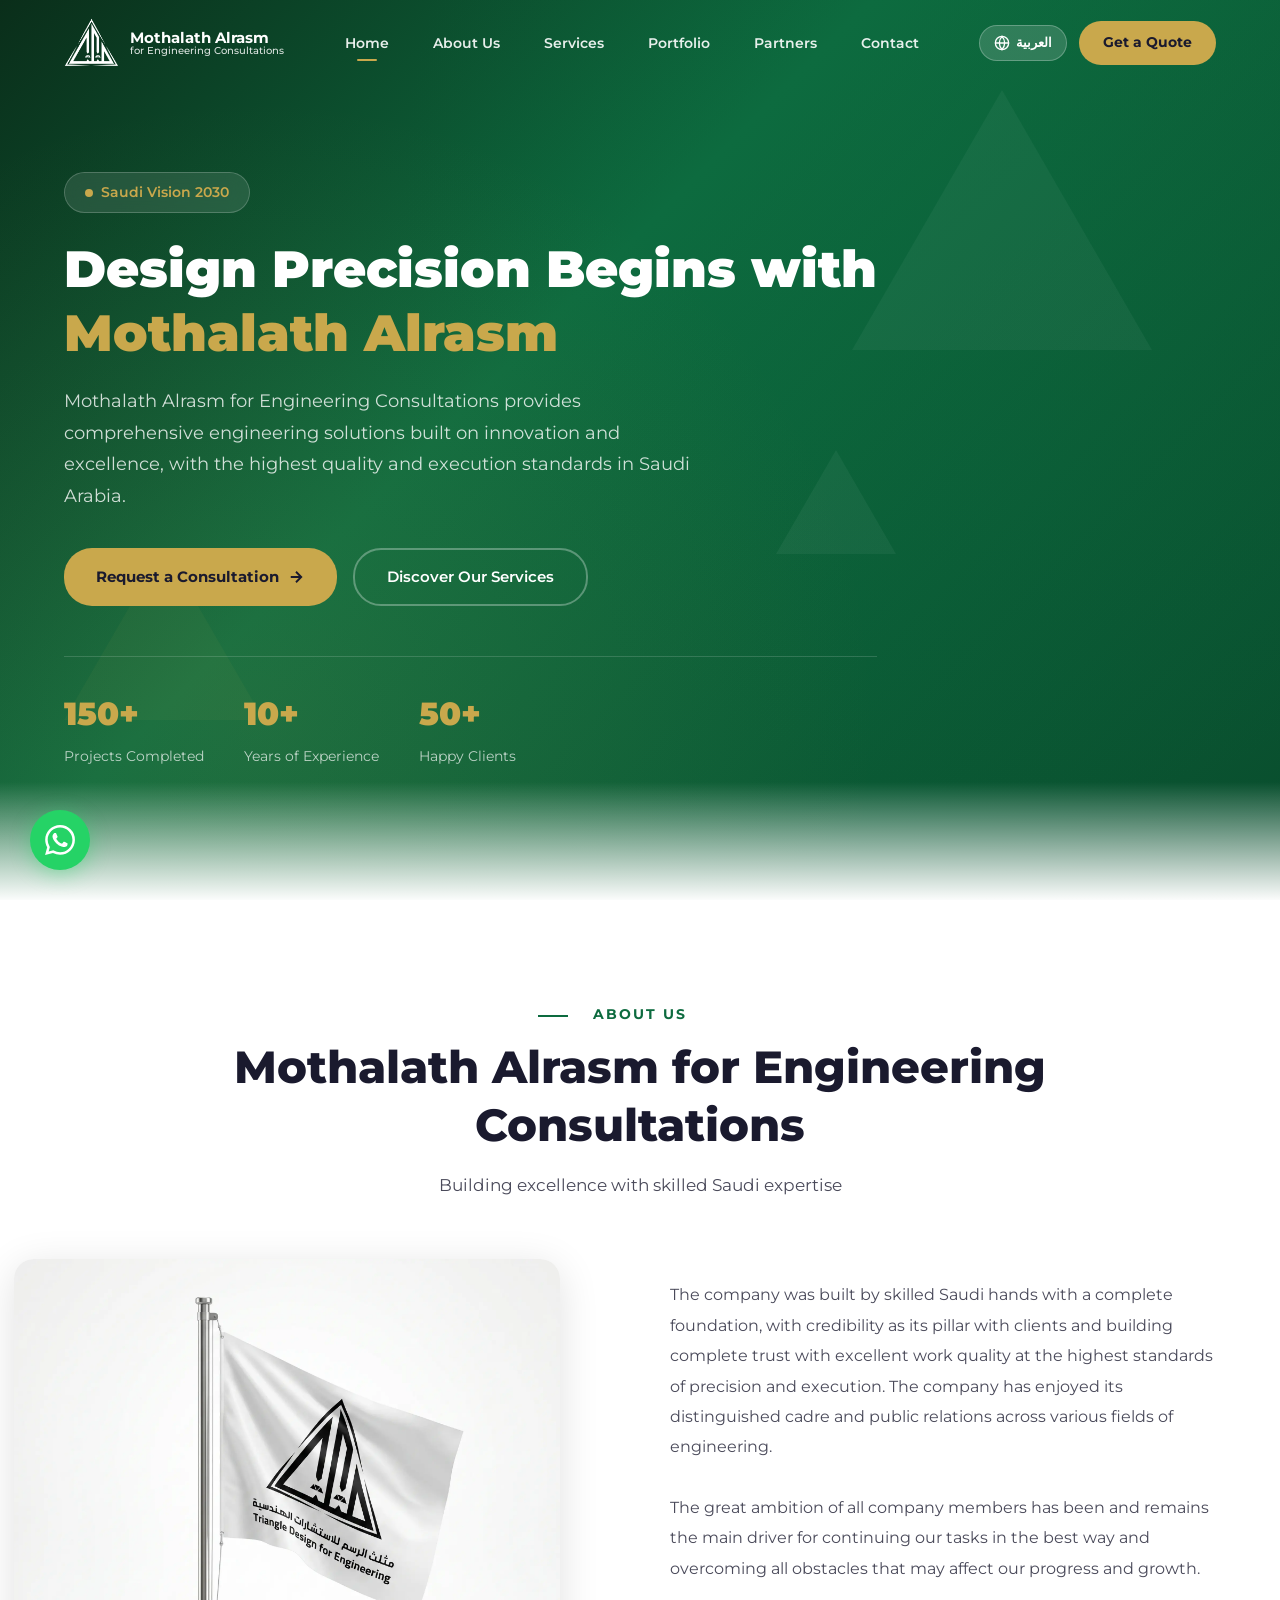
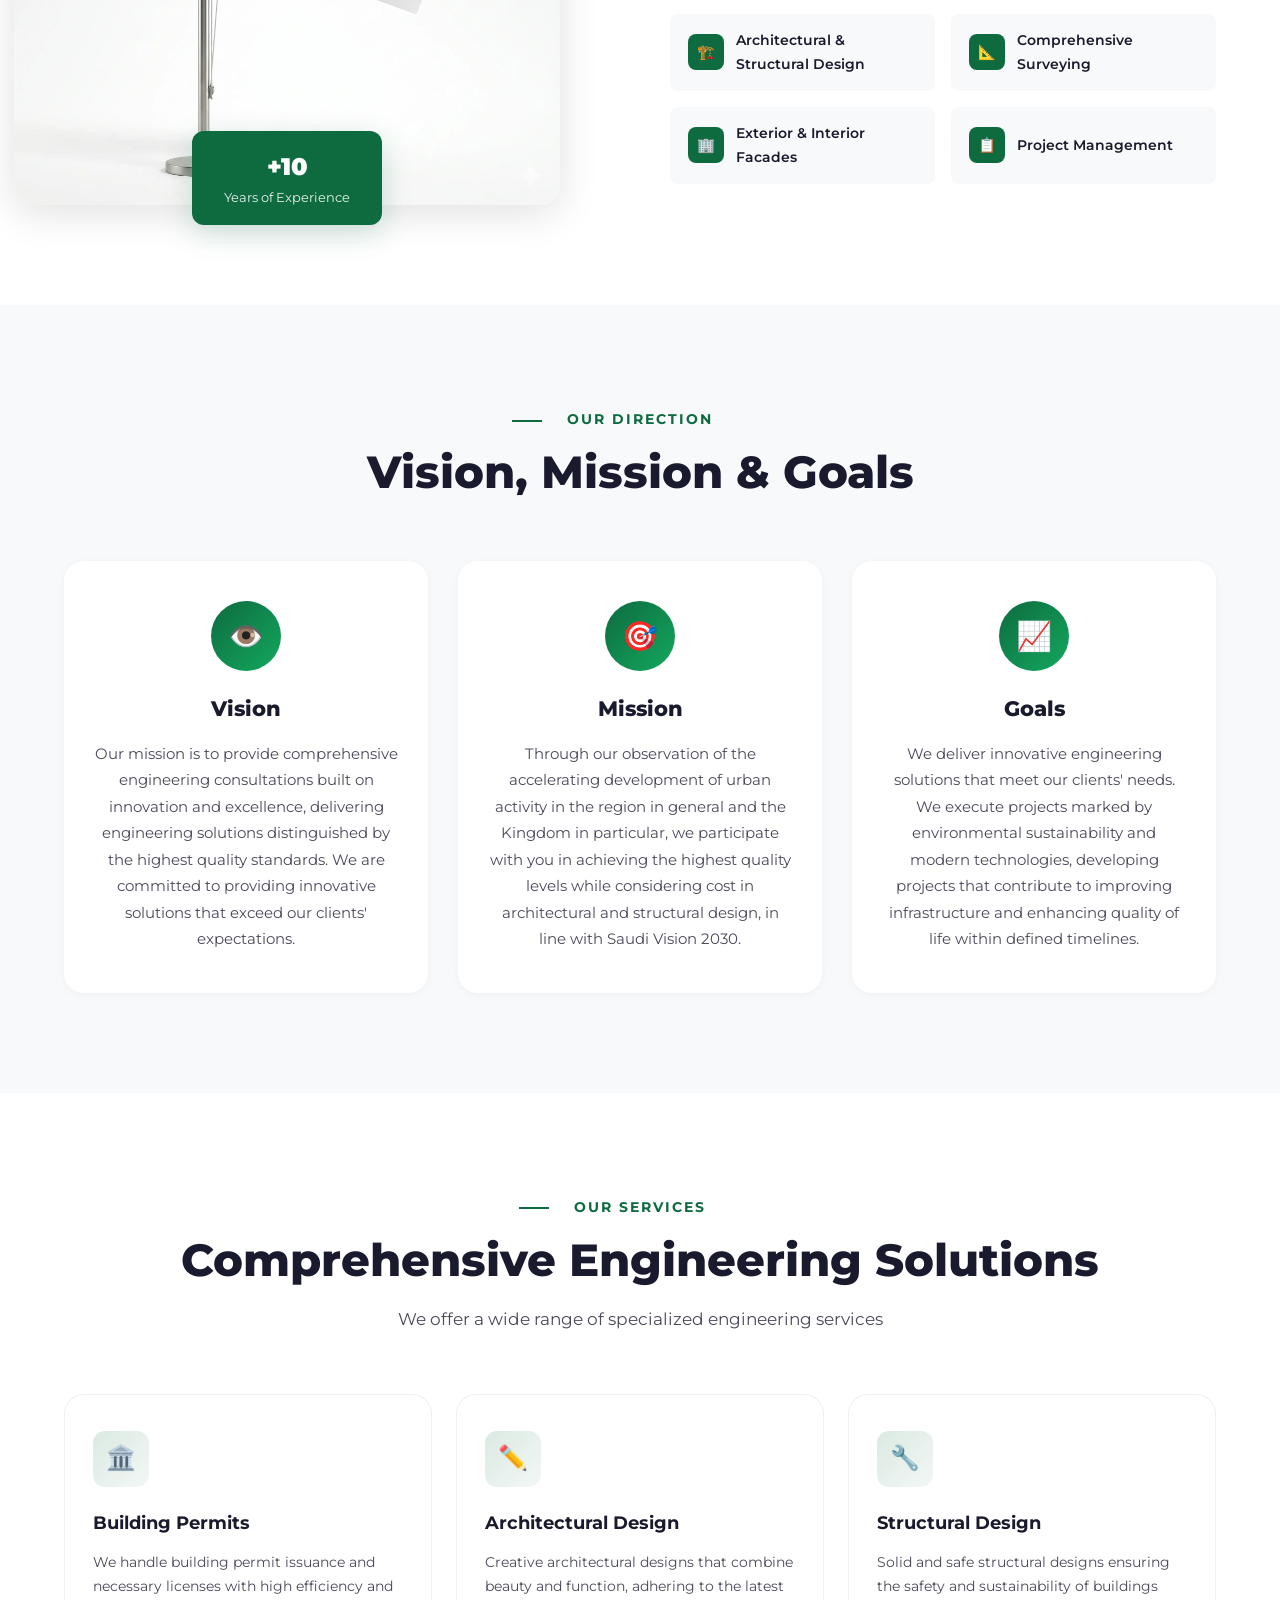
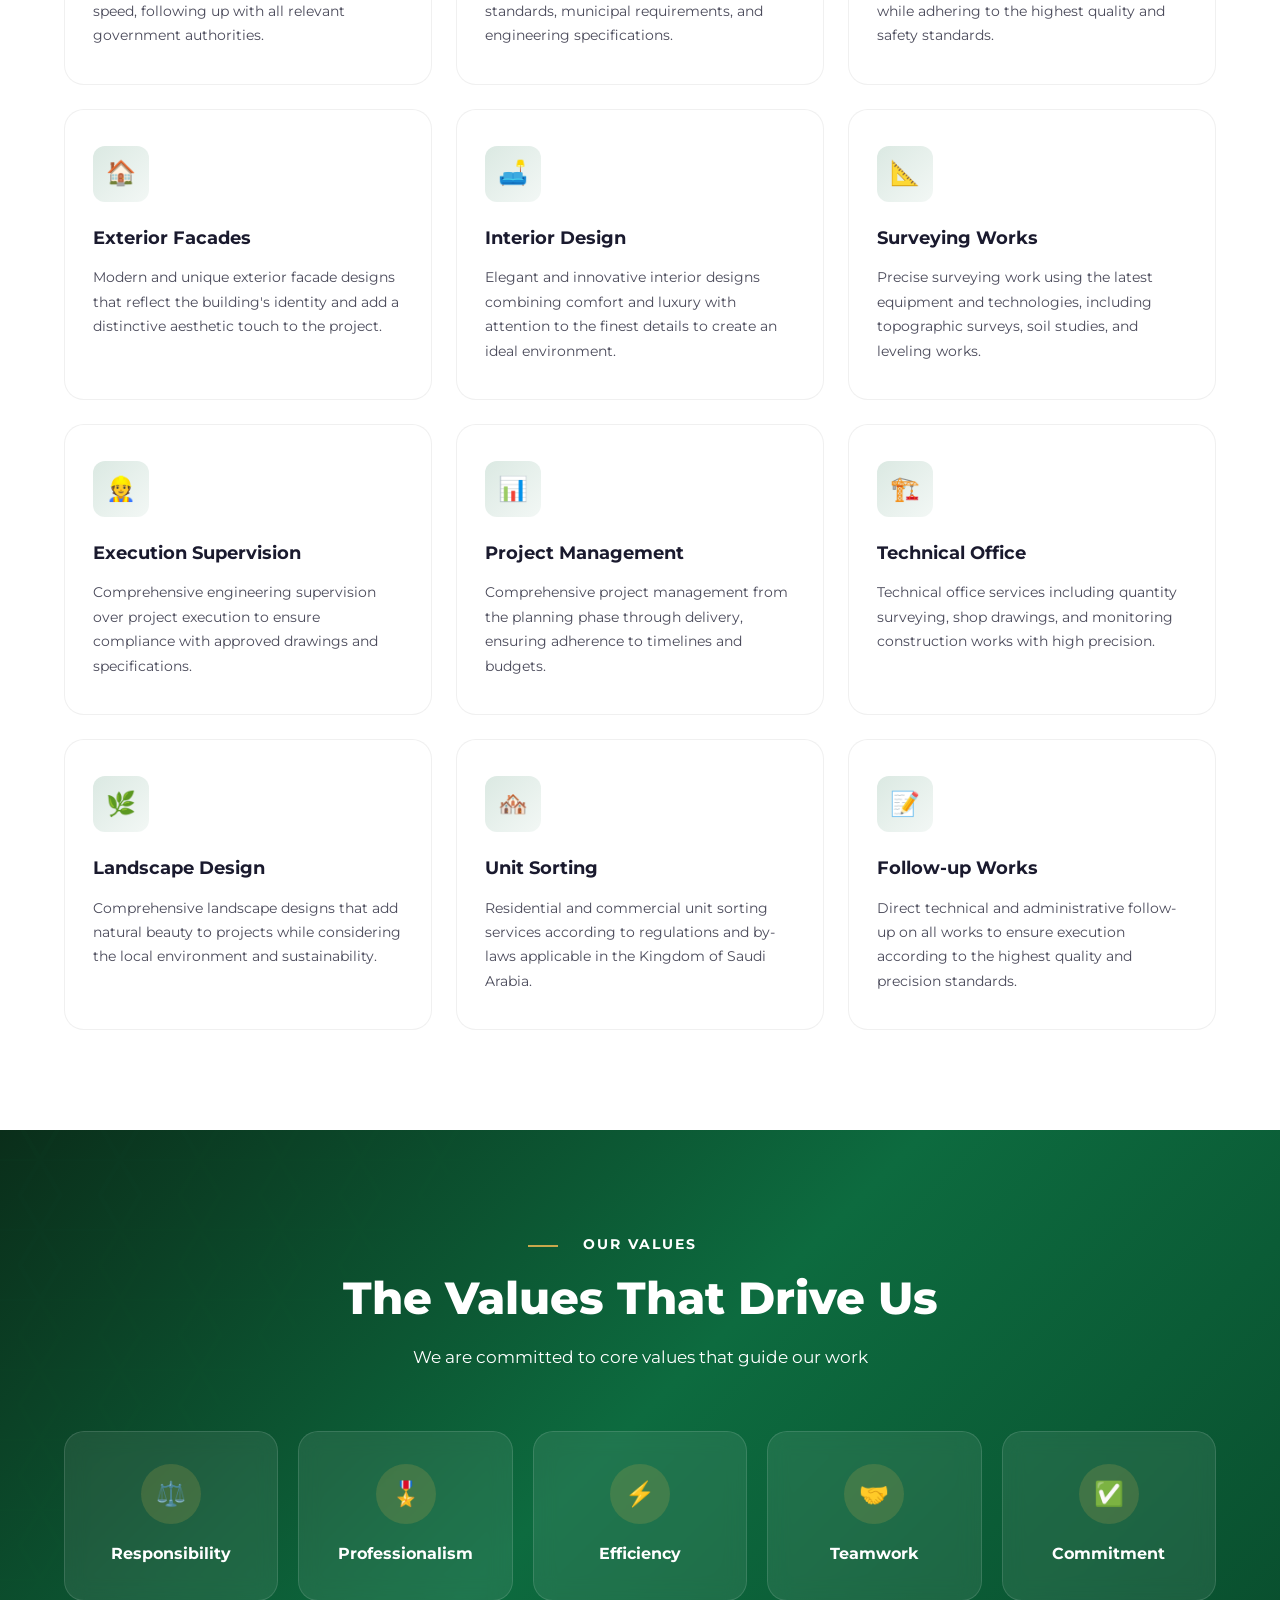
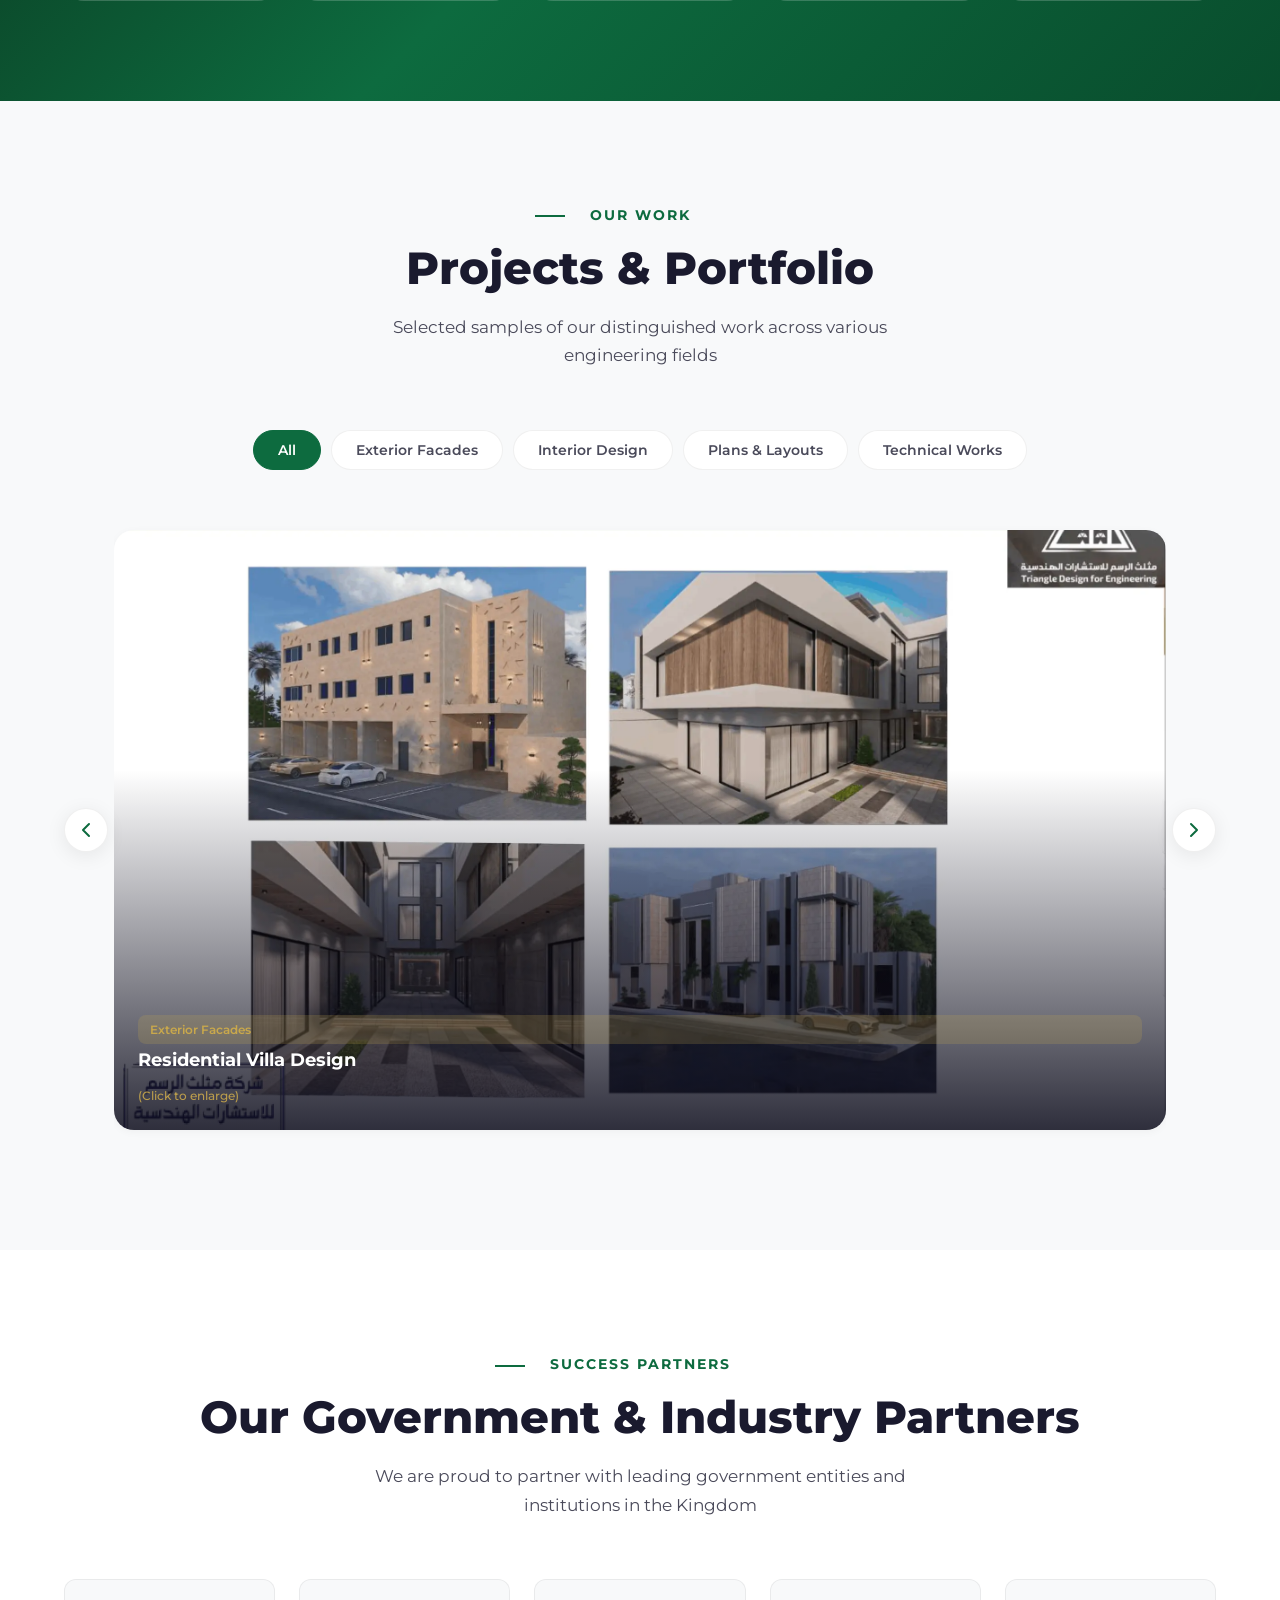
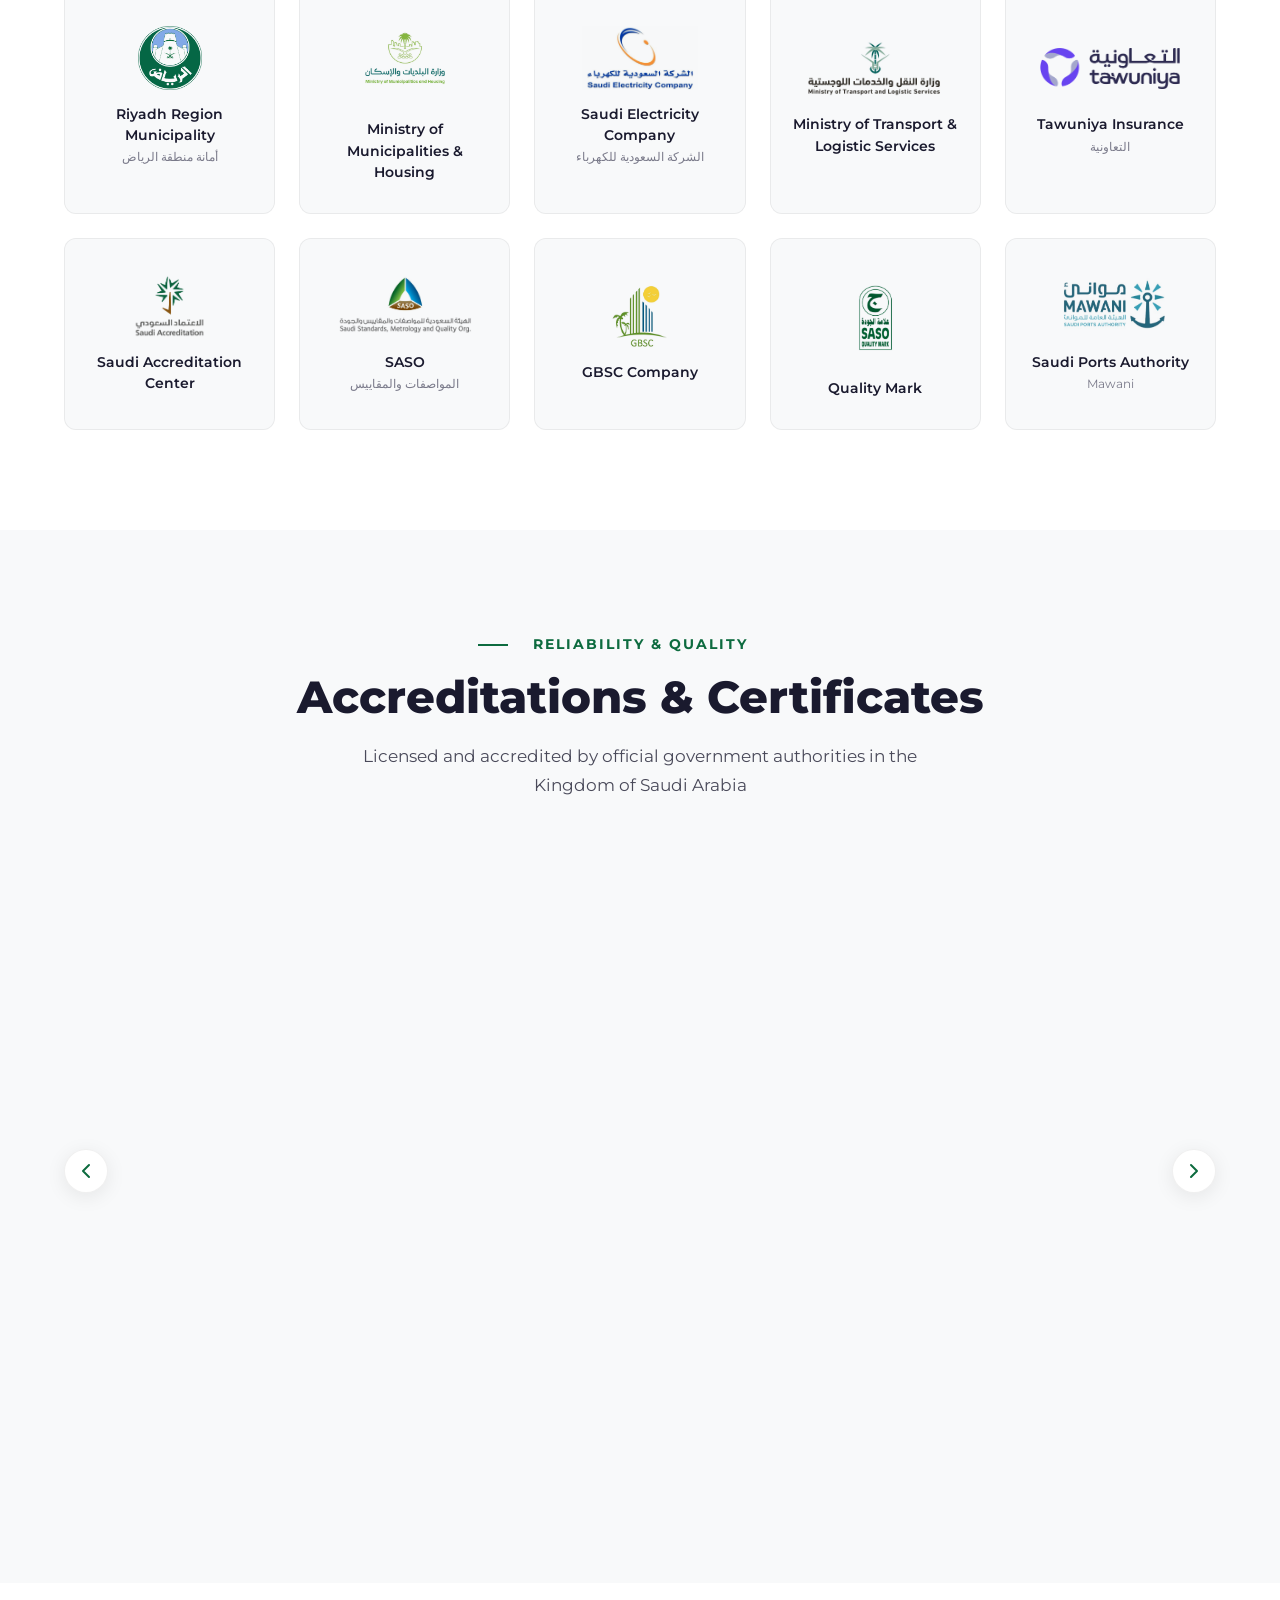
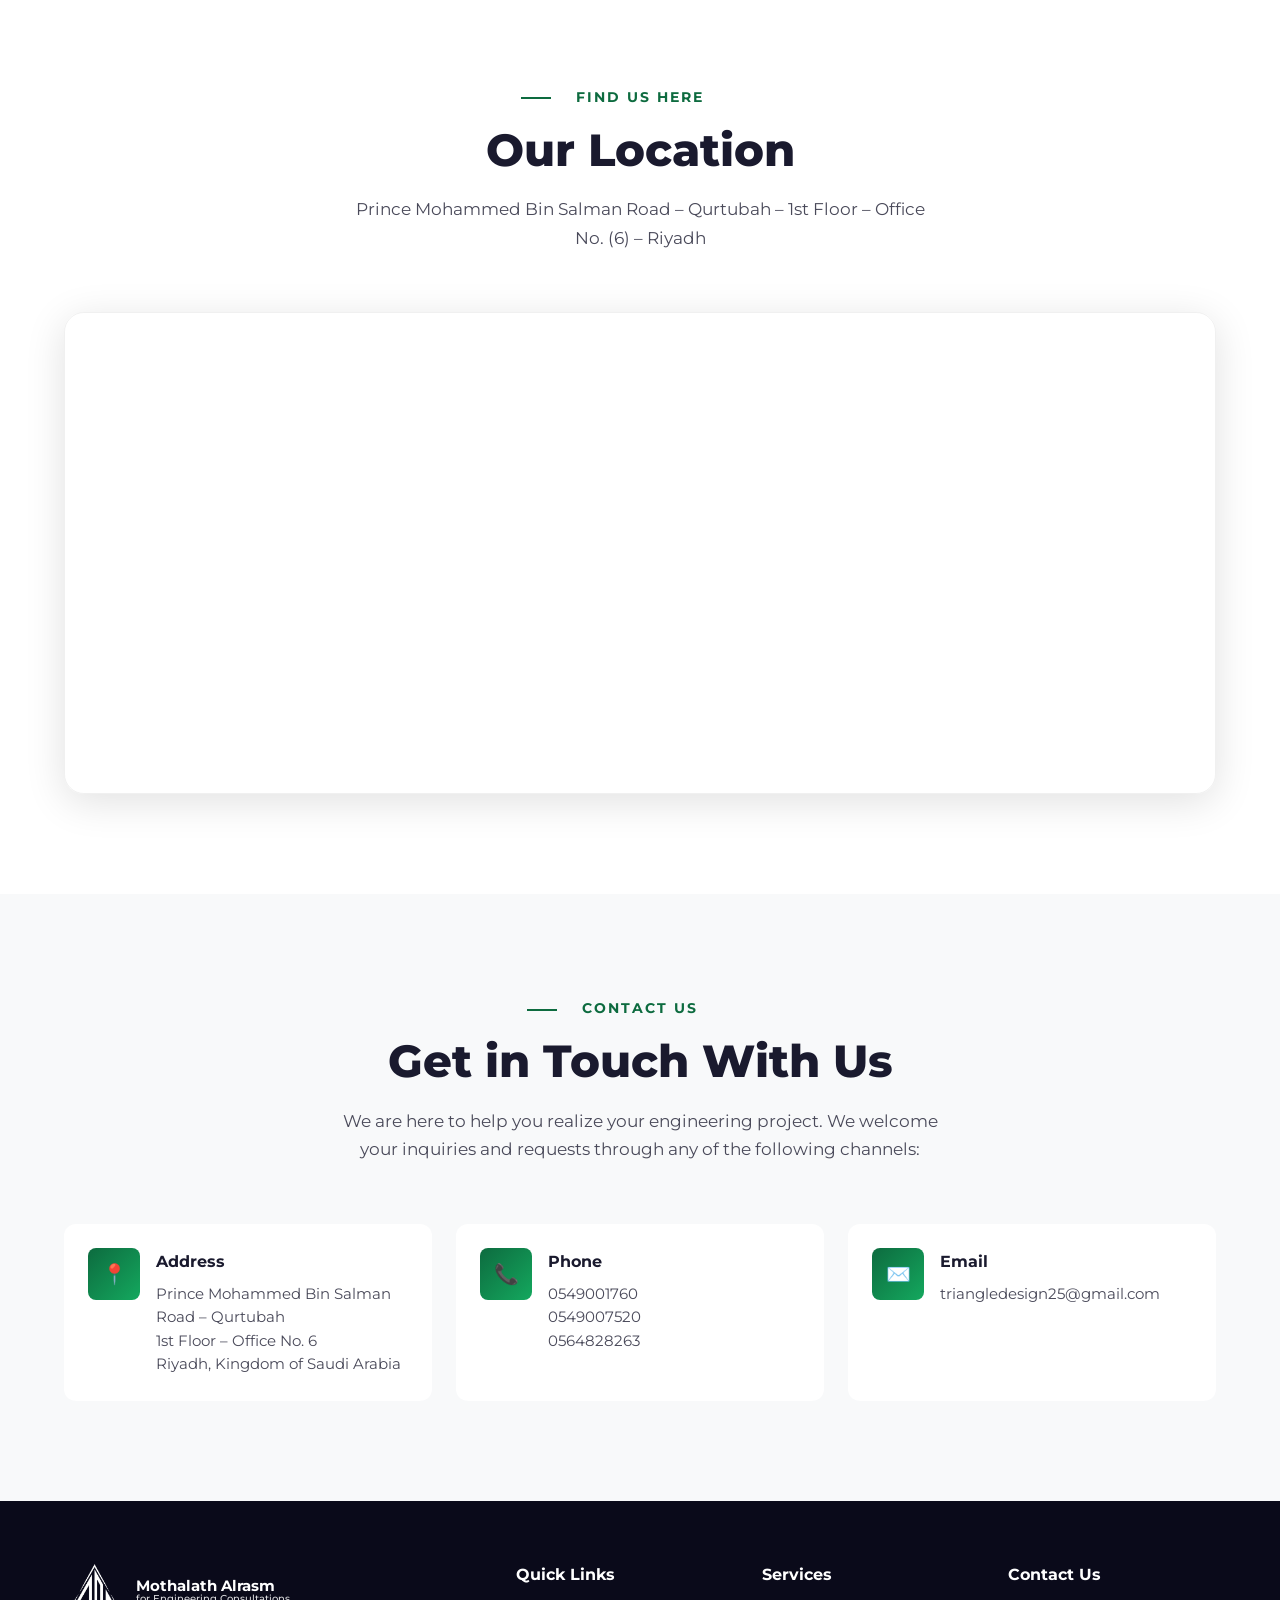
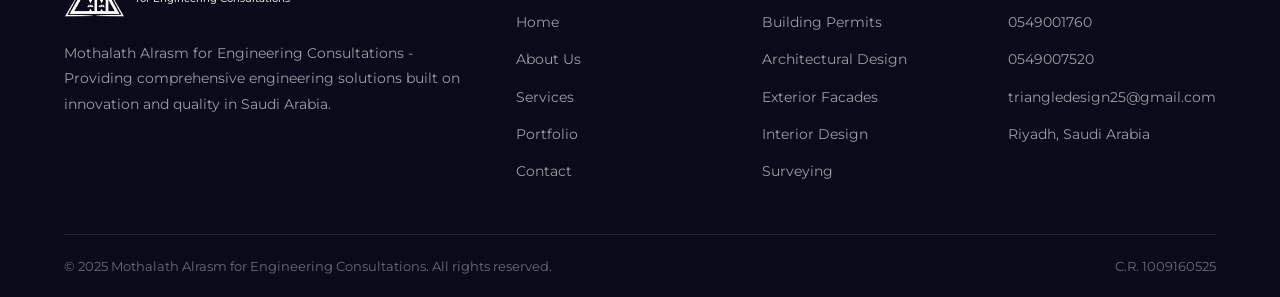
==== commit 99782c2e: "Initial commit" ====
--- a/en/index.html
+++ b/en/index.html
@@ -21,8 +21,8 @@
       <a href="#hero" class="nav-logo" style="text-decoration: none;">
         <img src="../logo.webp" alt="Mothalath Alrasm" class="nav-logo-img">
         <div class="nav-logo-text">
-          <span class="nav-logo-name" style="color: white;">Mothalath Alrasm</span>
-          <span class="nav-logo-sub" style="color: rgba(255,255,255,0.85);">for Engineering Consultations</span>
+          <span class="nav-logo-name">Mothalath Alrasm</span>
+          <span class="nav-logo-sub">for Engineering Consultations</span>
         </div>
       </a>
       <div class="nav-links" id="navLinks">
@@ -324,6 +324,7 @@
             <div class="portfolio-overlay">
               <span class="tag">Exterior Facades</span>
               <h3>Residential Villa Design</h3>
+              <span class="zoom-text">(Click to enlarge)</span>
             </div>
           </div>
           <div class="portfolio-item reveal" data-category="exterior">
@@ -331,6 +332,7 @@
             <div class="portfolio-overlay">
               <span class="tag">Exterior Facades</span>
               <h3>Residential Building Design</h3>
+              <span class="zoom-text">(Click to enlarge)</span>
             </div>
           </div>
           <div class="portfolio-item reveal" data-category="interior">
@@ -338,6 +340,7 @@
             <div class="portfolio-overlay">
               <span class="tag">Interior Design</span>
               <h3>Dining Hall Design</h3>
+              <span class="zoom-text">(Click to enlarge)</span>
             </div>
           </div>
           <div class="portfolio-item reveal" data-category="interior">
@@ -345,6 +348,7 @@
             <div class="portfolio-overlay">
               <span class="tag">Interior Design</span>
               <h3>Bedroom Design</h3>
+              <span class="zoom-text">(Click to enlarge)</span>
             </div>
           </div>
           <div class="portfolio-item reveal" data-category="interior">
@@ -352,6 +356,7 @@
             <div class="portfolio-overlay">
               <span class="tag">Interior Design</span>
               <h3>Office & Majlis Design</h3>
+              <span class="zoom-text">(Click to enlarge)</span>
             </div>
           </div>
           <div class="portfolio-item reveal" data-category="interior">
@@ -359,6 +364,7 @@
             <div class="portfolio-overlay">
               <span class="tag">Interior Design</span>
               <h3>Modern Kitchen Design</h3>
+              <span class="zoom-text">(Click to enlarge)</span>
             </div>
           </div>
           <div class="portfolio-item reveal" data-category="plans">
@@ -366,6 +372,7 @@
             <div class="portfolio-overlay">
               <span class="tag">Plans & Layouts</span>
               <h3>Real Estate Development Plans</h3>
+              <span class="zoom-text">(Click to enlarge)</span>
             </div>
           </div>
           <div class="portfolio-item reveal" data-category="plans">
@@ -373,6 +380,7 @@
             <div class="portfolio-overlay">
               <span class="tag">Plans & Layouts</span>
               <h3>Advanced Architectural Plans</h3>
+              <span class="zoom-text">(Click to enlarge)</span>
             </div>
           </div>
           <div class="portfolio-item reveal" data-category="technical">
@@ -380,6 +388,7 @@
             <div class="portfolio-overlay">
               <span class="tag">Technical Works</span>
               <h3>Technical Office Works</h3>
+              <span class="zoom-text">(Click to enlarge)</span>
             </div>
           </div>
           <button class="slider-btn next" id="portNextEn"><svg viewBox="0 0 24 24" width="24" height="24"
@@ -462,48 +471,48 @@
         <div class="certs-gallery" id="certGalleryEn">
           <div class="cert-img-card reveal">
             <img src="../images/رخصة نشاط تجاري.webp" alt="Commercial Activity License">
-            <span class="cert-label">Commercial Activity License</span>
+            <span class="cert-label">Commercial Activity License <span class="zoom-text">(Click to enlarge)</span></span>
           </div>
           <div class="cert-img-card reveal">
             <img src="../images/شهادة اجتياز.webp" alt="Completion Certificate">
-            <span class="cert-label">Completion Certificate</span>
+            <span class="cert-label">Completion Certificate <span class="zoom-text">(Click to enlarge)</span></span>
           </div>
           <div class="cert-img-card reveal">
             <img src="../images/شهادة استيفاء المعايير الفنية.webp" alt="Technical Standards Compliance Certificate">
-            <span class="cert-label">Technical Standards Compliance Certificate</span>
+            <span class="cert-label">Technical Standards Compliance <span class="zoom-text">(Click to enlarge)</span></span>
           </div>
           <div class="cert-img-card reveal">
             <img src="../images/شهادة اشتراك غرفة الرياض.webp" alt="Riyadh Chamber Subscription Certificate">
-            <span class="cert-label">Riyadh Chamber Subscription Certificate</span>
+            <span class="cert-label">Riyadh Chamber Subscription <span class="zoom-text">(Click to enlarge)</span></span>
           </div>
           <div class="cert-img-card reveal">
             <img src="../images/شهادة اعتماد وزارة البلديات والإسكان.webp"
               alt="Ministry of Municipalities & Housing Accreditation Certificate">
-            <span class="cert-label">Ministry of Municipalities & Housing Accreditation</span>
+            <span class="cert-label">Ministry of Municipalities & Housing <span class="zoom-text">(Click to enlarge)</span></span>
           </div>
           <div class="cert-img-card reveal">
             <img src="../images/شهادة الالتزام بحماية الأجور.webp" alt="Wage Protection Compliance Certificate">
-            <span class="cert-label">Wage Protection Compliance</span>
+            <span class="cert-label">Wage Protection Compliance <span class="zoom-text">(Click to enlarge)</span></span>
           </div>
           <div class="cert-img-card reveal">
             <img src="../images/شهادة التوطين.webp" alt="Saudization Certificate">
-            <span class="cert-label">Saudization Certificate</span>
+            <span class="cert-label">Saudization Certificate <span class="zoom-text">(Click to enlarge)</span></span>
           </div>
           <div class="cert-img-card reveal">
             <img src="../images/شهادة الضريبة.webp" alt="Tax Certificate">
-            <span class="cert-label">Tax Certificate</span>
+            <span class="cert-label">Tax Certificate <span class="zoom-text">(Click to enlarge)</span></span>
           </div>
           <div class="cert-img-card reveal">
             <img src="../images/شهادة ترخيص نهائي.webp" alt="Final License Certificate">
-            <span class="cert-label">Final License Certificate</span>
+            <span class="cert-label">Final License Certificate <span class="zoom-text">(Click to enlarge)</span></span>
           </div>
           <div class="cert-img-card reveal">
             <img src="../images/شهادة تسجيل شركة مهنية.webp" alt="Professional Company Registration Certificate">
-            <span class="cert-label">Professional Company Registration</span>
+            <span class="cert-label">Professional Registration <span class="zoom-text">(Click to enlarge)</span></span>
           </div>
           <div class="cert-img-card reveal">
             <img src="../images/شهادة تسجيل.webp" alt="Registration Certificate">
-            <span class="cert-label">Registration Certificate</span>
+            <span class="cert-label">Registration Certificate <span class="zoom-text">(Click to enlarge)</span></span>
           </div>
         </div>
         <button class="slider-btn next" id="certNextEn"><svg viewBox="0 0 24 24" width="24" height="24"
--- a/style.css
+++ b/style.css
@@ -1436,6 +1436,47 @@
   line-height: 1.5;
 }
 
+/* Zoom Indicator for Galleries */
+.cert-img-card, .portfolio-item {
+  position: relative;
+  overflow: hidden;
+}
+
+.zoom-indicator {
+  display: none !important; /* Hidden as requested to be replaced by text */
+}
+
+.zoom-text {
+  display: block;
+  font-size: 0.75rem;
+  font-weight: 500;
+  color: var(--accent);
+  margin-top: 4px;
+  opacity: 0.9;
+}
+
+.cert-label {
+  display: flex;
+  flex-direction: column;
+  padding: 14px;
+  font-size: 0.85rem;
+  font-weight: 700;
+  color: var(--text-dark);
+  text-align: center;
+  background: var(--bg-white);
+  border-top: 2px solid var(--primary);
+  flex-grow: 1;
+  align-items: center;
+  justify-content: center;
+  gap: 4px;
+}
+
+.cert-label .zoom-text {
+  color: var(--text-light);
+  font-weight: 400;
+}
+
+
 /* ========================================
    CONTACT SECTION
    ======================================== */
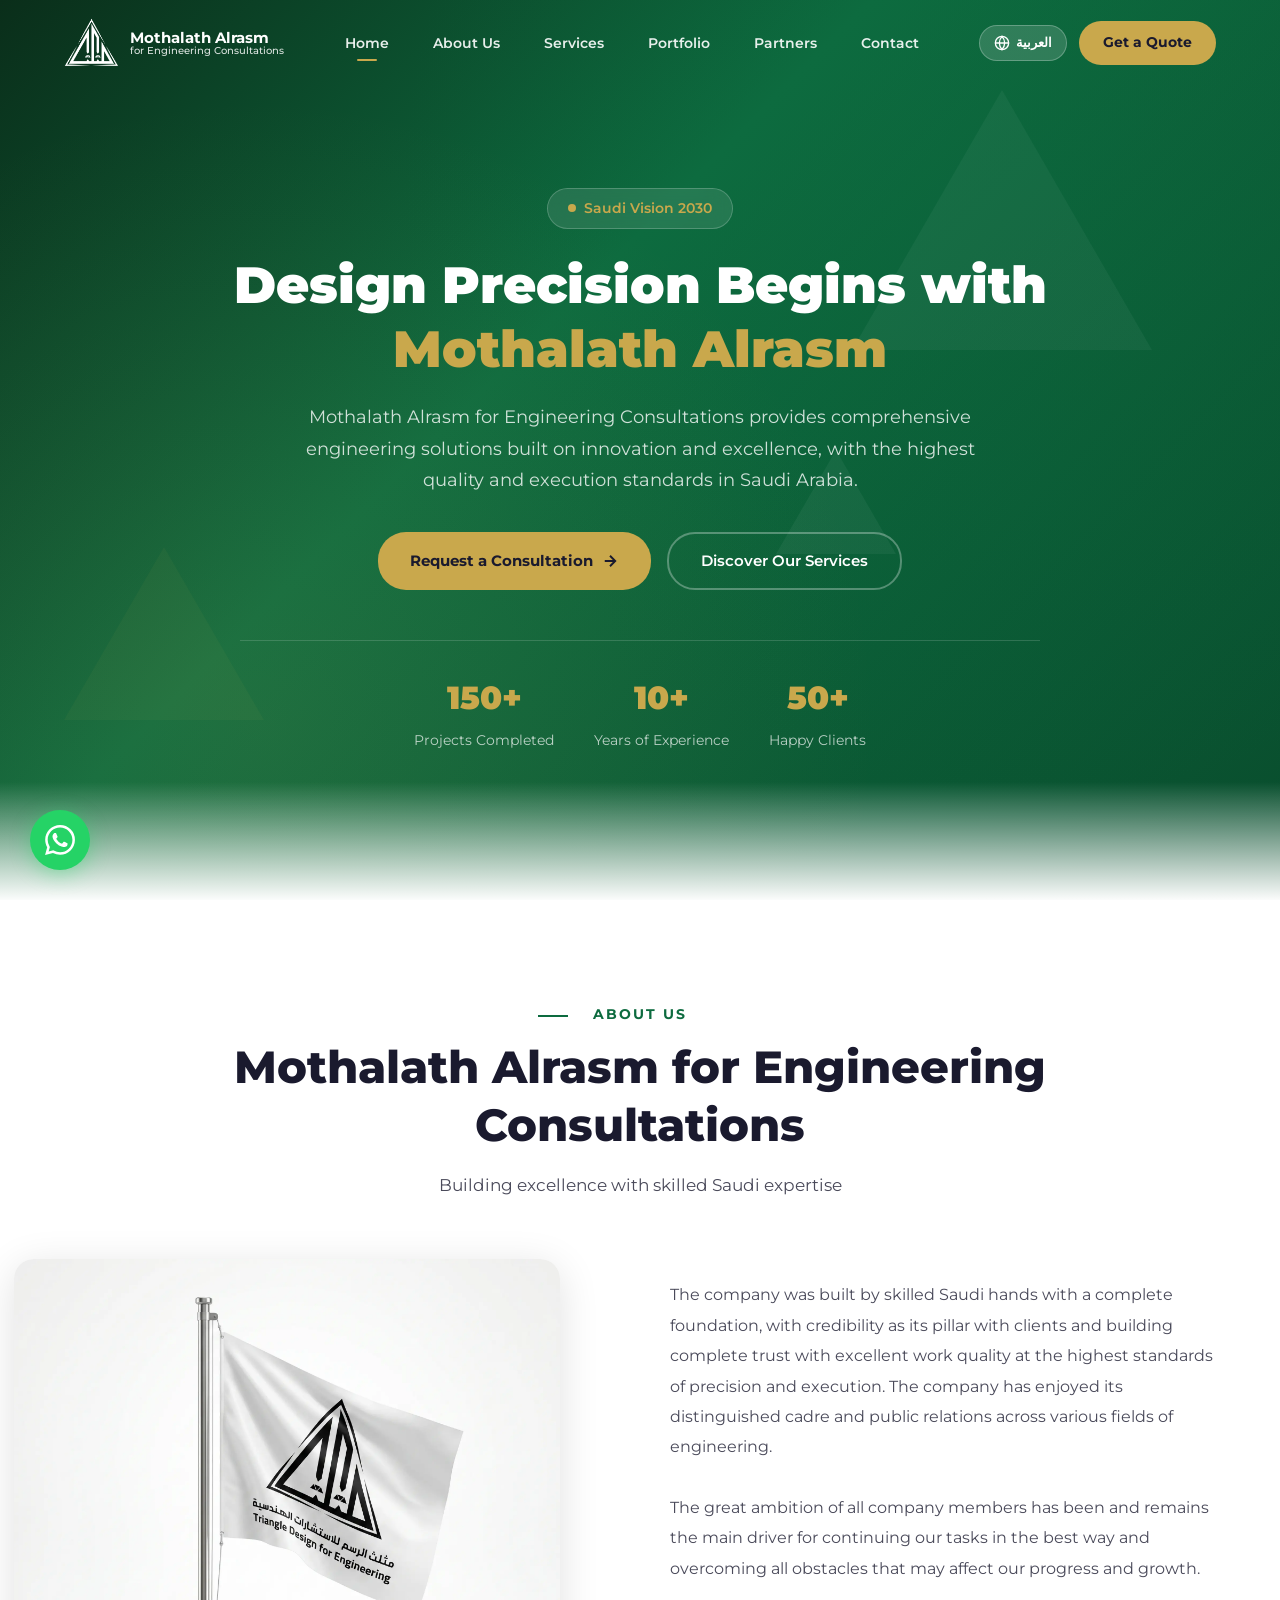
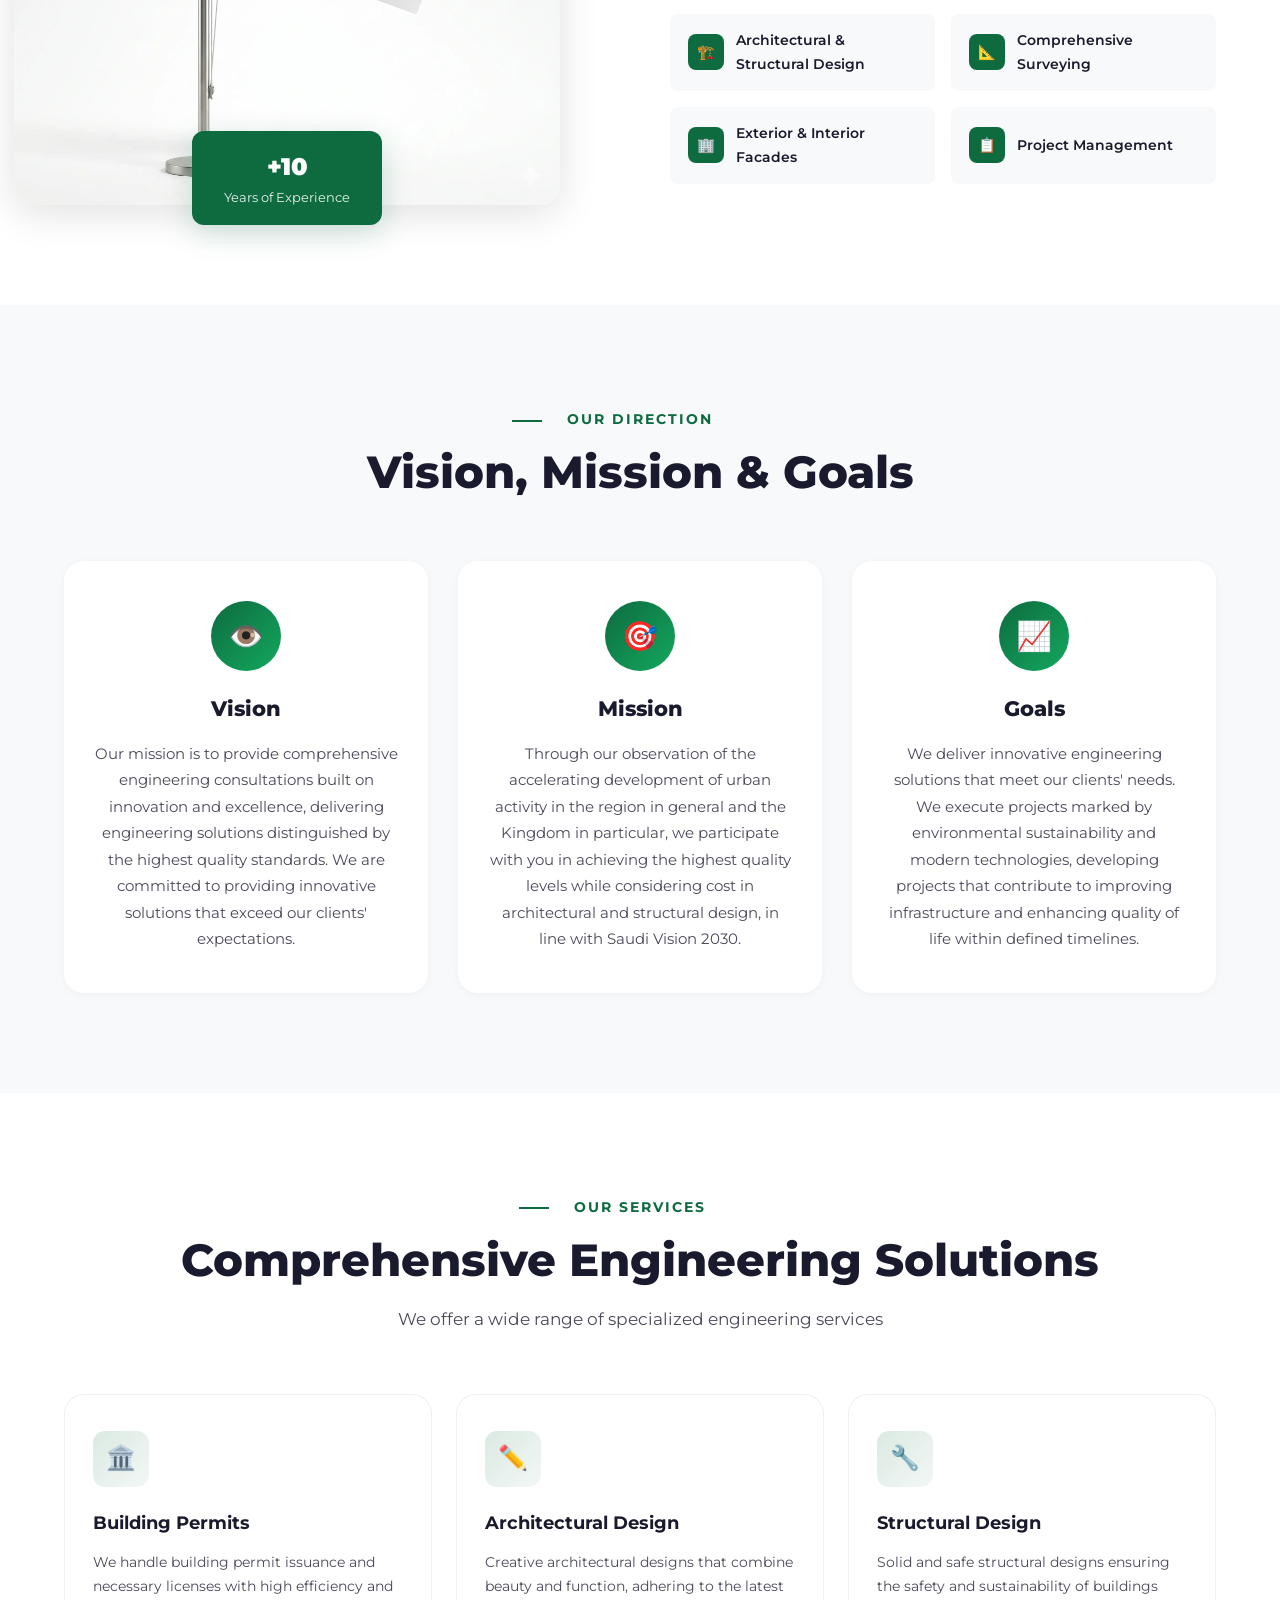
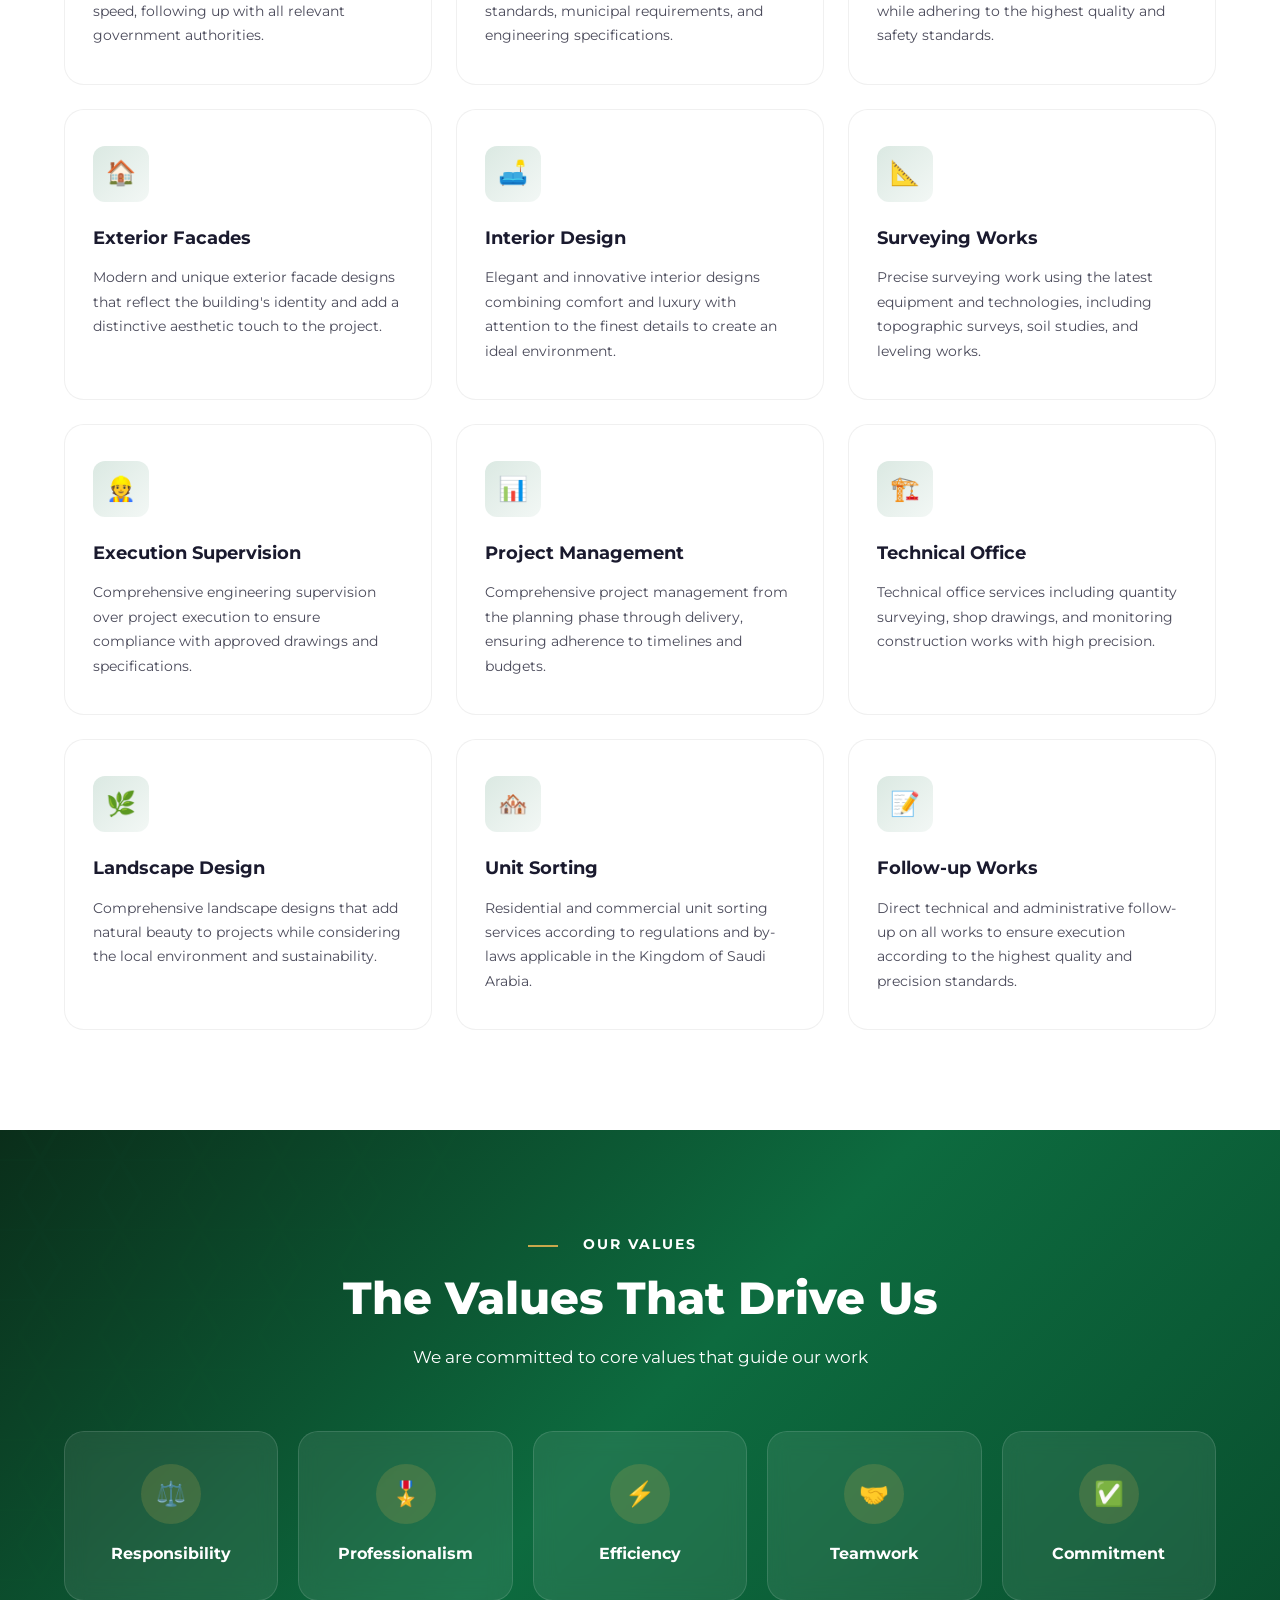
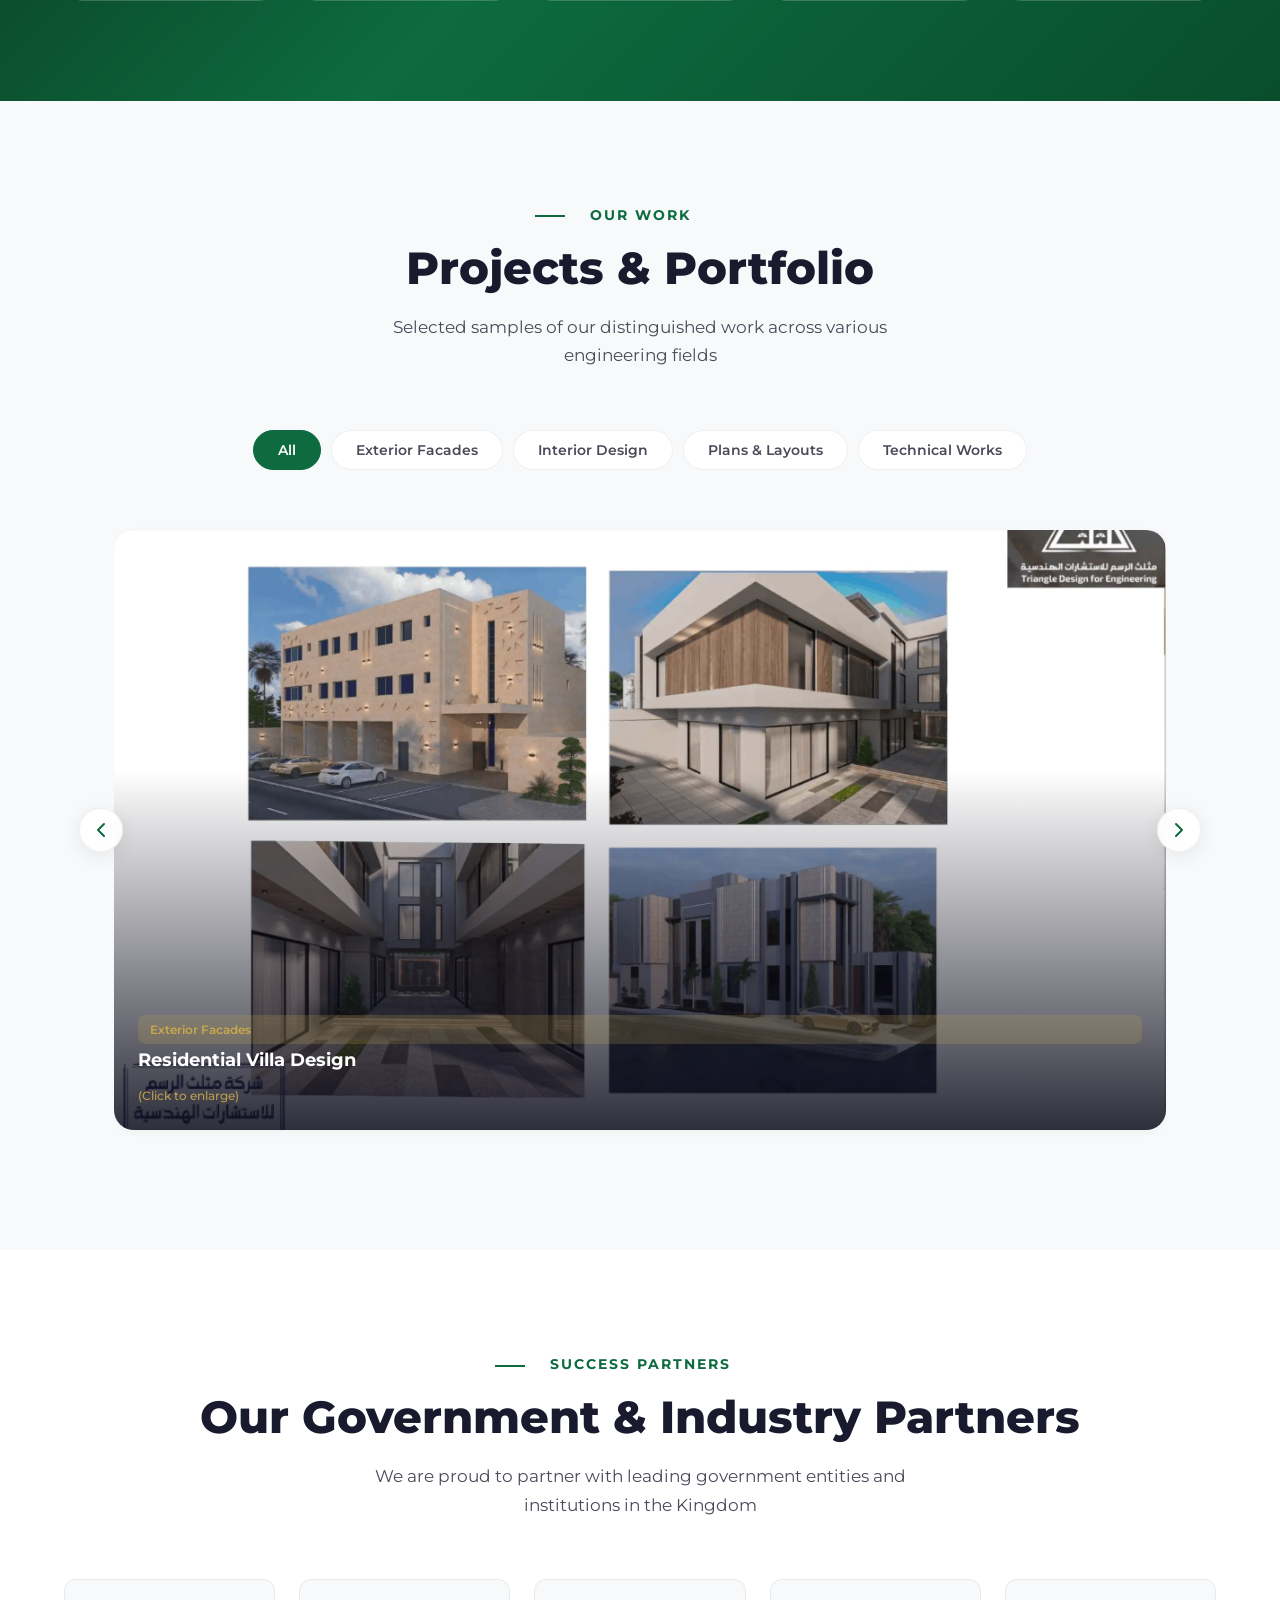
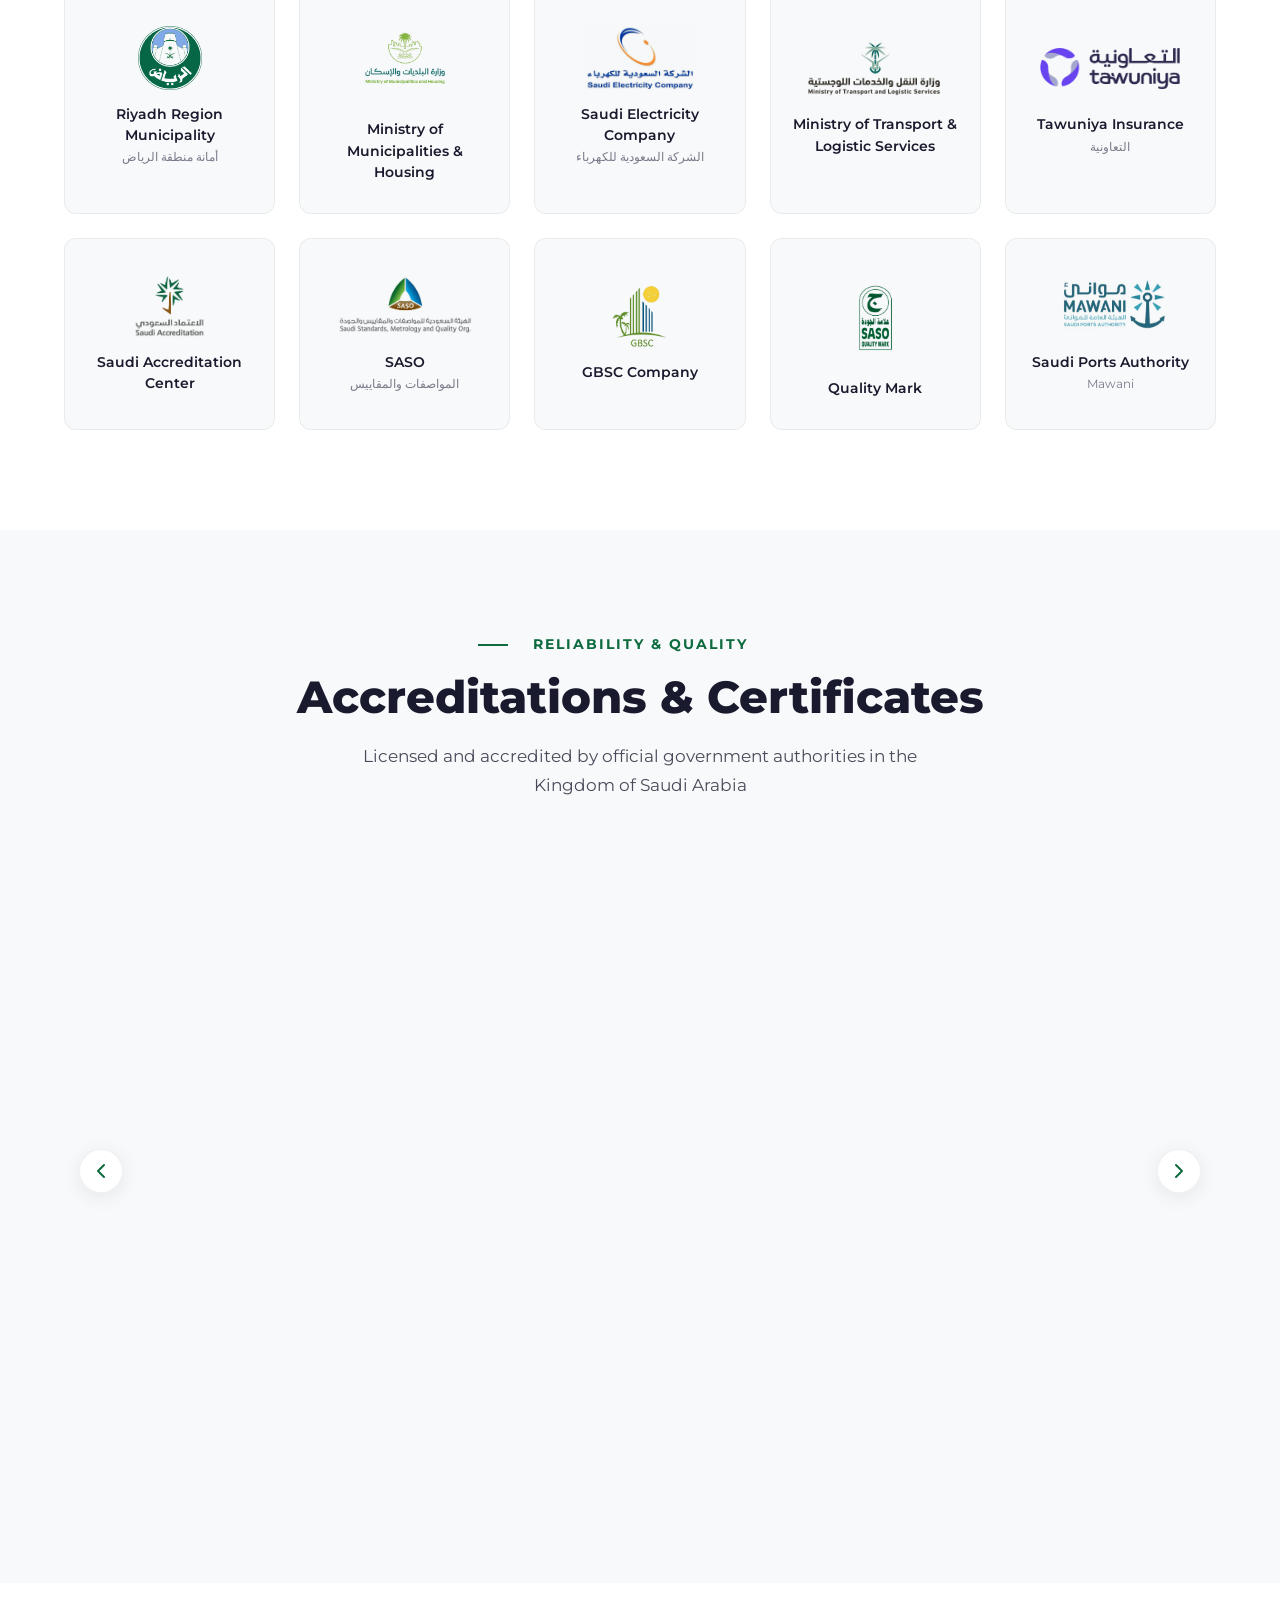
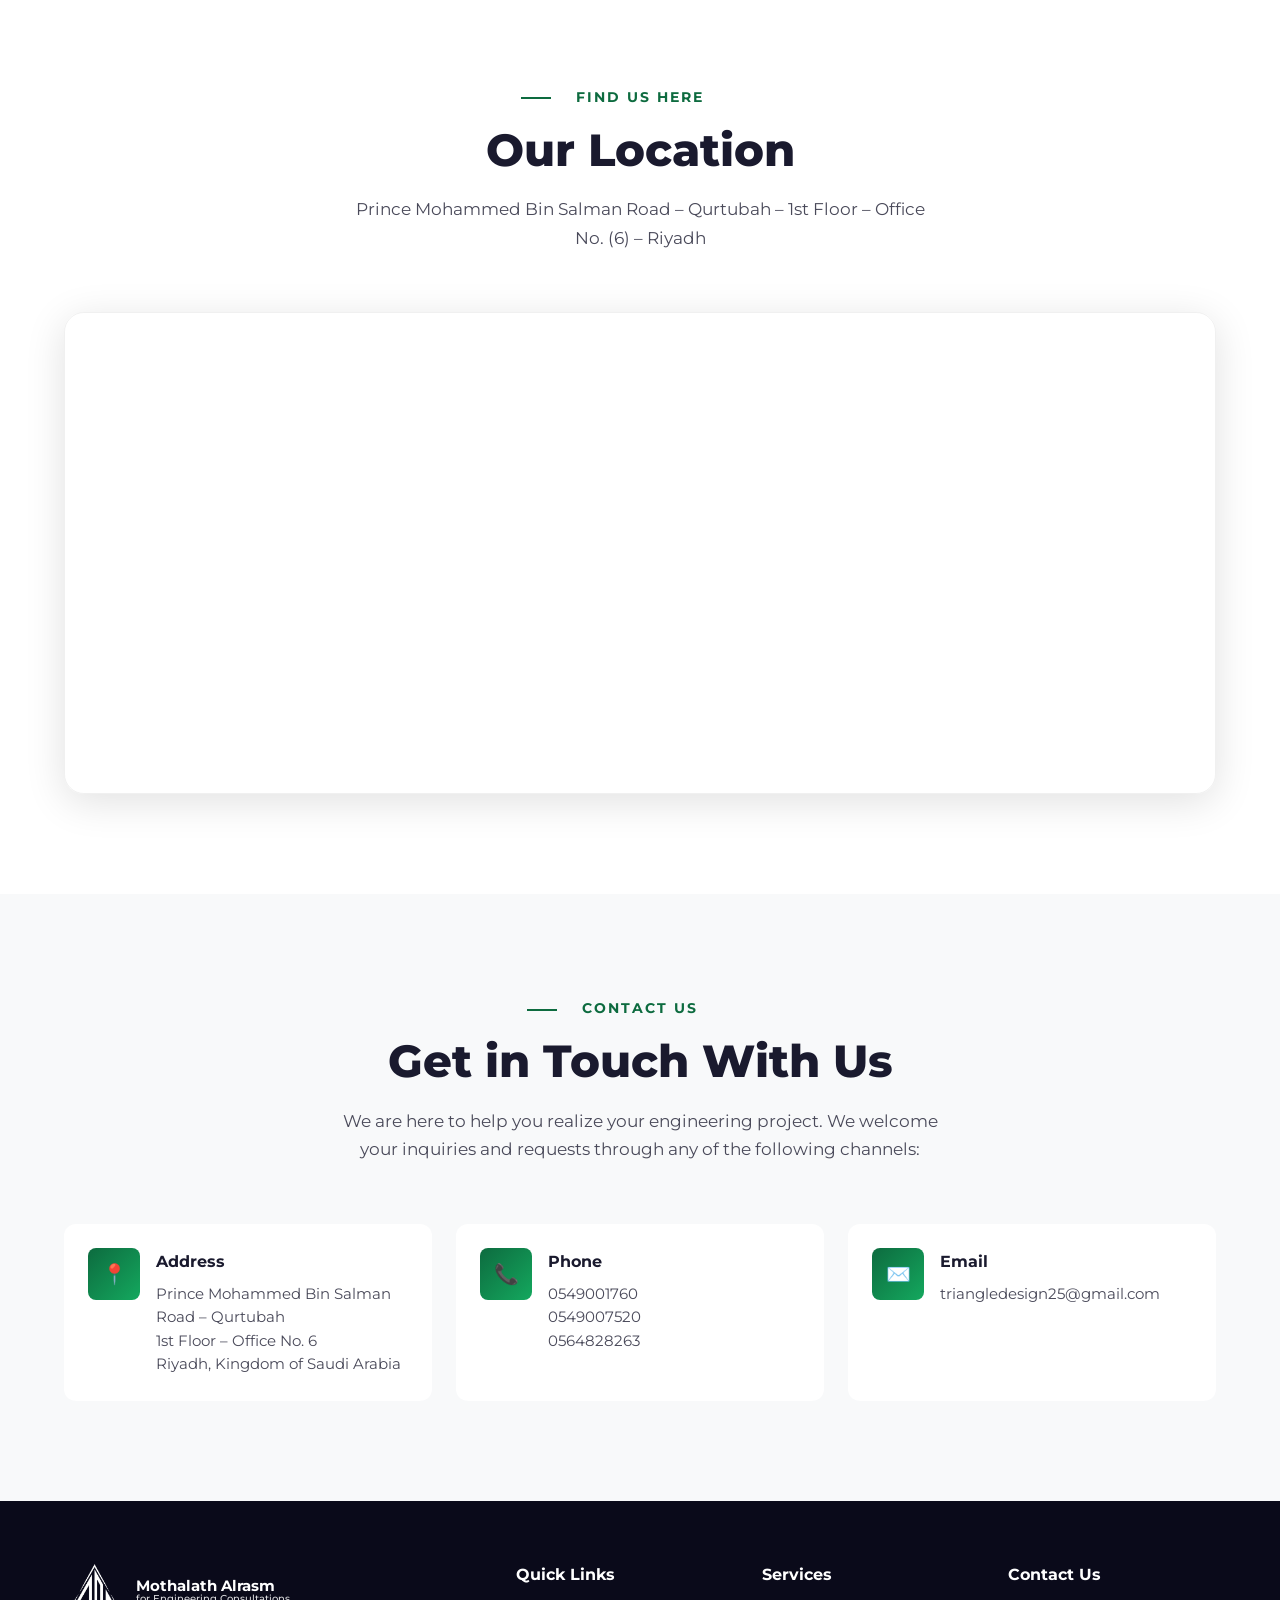
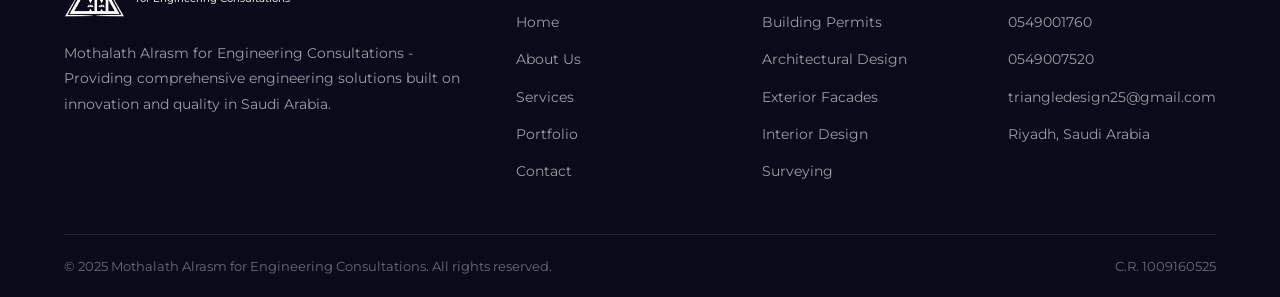
==== commit 33e693e9: "Initial commit" ====
--- a/en/index.html
+++ b/en/index.html
@@ -313,7 +313,7 @@
         <button class="filter-btn" data-filter="plans">Plans & Layouts</button>
         <button class="filter-btn" data-filter="technical">Technical Works</button>
       </div>
-      <div class="portfolio-slider-container" style="position: relative; padding: 0 50px;">
+      <div class="portfolio-slider-container" style="position: relative;">
         <button class="slider-btn prev" id="portPrevEn"><svg viewBox="0 0 24 24" width="24" height="24"
             stroke="currentColor" stroke-width="2" fill="none" stroke-linecap="round" stroke-linejoin="round">
             <polyline points="15 18 9 12 15 6"></polyline>
--- a/style.css
+++ b/style.css
@@ -465,7 +465,7 @@
 
 .certs-slider-container {
   position: relative;
-  padding: 0 50px;
+  padding: 0;
   margin-top: 40px;
 }
 
@@ -551,7 +551,9 @@
   transform: translateY(-50%);
   width: 44px;
   height: 44px;
-  background: var(--bg-white);
+  background: rgba(255, 255, 255, 0.9);
+  backdrop-filter: blur(10px);
+  -webkit-backdrop-filter: blur(10px);
   border: 1px solid var(--border-light);
   border-radius: 50%;
   font-size: 1.2rem;
@@ -560,7 +562,7 @@
   align-items: center;
   justify-content: center;
   cursor: pointer;
-  z-index: 10;
+  z-index: 30; /* Ensure it's above the gallery and overlays */
   box-shadow: var(--shadow-md);
   transition: var(--transition);
 }
@@ -573,16 +575,16 @@
 }
 
 .slider-btn.prev {
-  left: 0;
+  left: 15px;
 }
 
 .slider-btn.next {
-  right: 0;
+  right: 15px;
 }
 
 body.rtl .slider-btn.prev {
   left: auto;
-  right: 0;
+  right: 15px;
   transform: translateY(-50%) rotate(180deg);
 }
 
@@ -592,7 +594,7 @@
 
 body.rtl .slider-btn.next {
   right: auto;
-  left: 0;
+  left: 15px;
   transform: translateY(-50%) rotate(180deg);
 }
 
@@ -720,14 +722,9 @@
   max-width: 1600px;
 }
 
-body.rtl .hero .container {
-  margin-right: 90px;
-  margin-left: auto;
-}
-
+body.rtl .hero .container,
 body.ltr .hero .container {
-  margin-left: 40px;
-  margin-right: auto;
+  margin: 0 auto;
 }
 
 @media (max-width: 768px) {
@@ -739,7 +736,10 @@
 .hero-content {
   flex: 1;
   max-width: 100%;
-  text-align: start;
+  text-align: center;
+  display: flex;
+  flex-direction: column;
+  align-items: center;
 }
 
 .hero-badge {
@@ -796,14 +796,16 @@
   color: rgba(255, 255, 255, 0.8);
   line-height: 1.8;
   margin-bottom: 36px;
-  max-width: 640px;
+  max-width: 720px;
+  margin-left: auto;
+  margin-right: auto;
 }
 
 .hero-buttons {
   display: flex;
   gap: 16px;
   flex-wrap: wrap;
-  justify-content: flex-start;
+  justify-content: center;
 }
 
 .btn-primary {
@@ -831,6 +833,7 @@
 .btn-secondary {
   display: inline-flex;
   align-items: center;
+  justify-content: center;
   gap: 8px;
   padding: 14px 32px;
   background: transparent;
@@ -842,12 +845,20 @@
   transition: var(--transition);
   cursor: pointer;
   font-family: inherit;
+  min-width: 220px;
 }
 
 .btn-secondary:hover {
   border-color: white;
   background: rgba(255, 255, 255, 0.1);
 }
+
+.hero-buttons .btn-primary {
+  min-width: 220px;
+  justify-content: center;
+}
+
+
 
 .hero-stats {
   display: flex;
@@ -855,7 +866,9 @@
   margin-top: 50px;
   padding-top: 30px;
   border-top: 1px solid rgba(255, 255, 255, 0.15);
-  justify-content: flex-start;
+  justify-content: center;
+  width: 100%;
+  max-width: 800px;
 }
 
 .hero-stat h3 {
@@ -1917,15 +1930,31 @@
 @media (max-width: 480px) {
   .hero-stats {
     flex-direction: column;
-    gap: 16px;
-    align-items: flex-start;
+    gap: 20px;
+    align-items: center;
+    text-align: center;
+  }
+
+  .hero-stat {
+    width: 100%;
+    display: flex;
+    flex-direction: column;
+    align-items: center;
   }
 
   .hero-buttons {
     flex-direction: column;
-    align-items: flex-start;
-  }
-
+    align-items: center;
+    width: 100%;
+    gap: 12px;
+  }
+
+  .hero-buttons .btn-primary,
+  .hero-buttons .btn-secondary {
+    width: 100%;
+    max-width: 280px;
+    min-width: 0;
+  }
   .values-grid {
     grid-template-columns: 1fr;
   }
@@ -1943,6 +1972,7 @@
     font-size: 0.8rem;
   }
 }
+
 
 /* ========================================
    CERTIFICATIONS SECTION
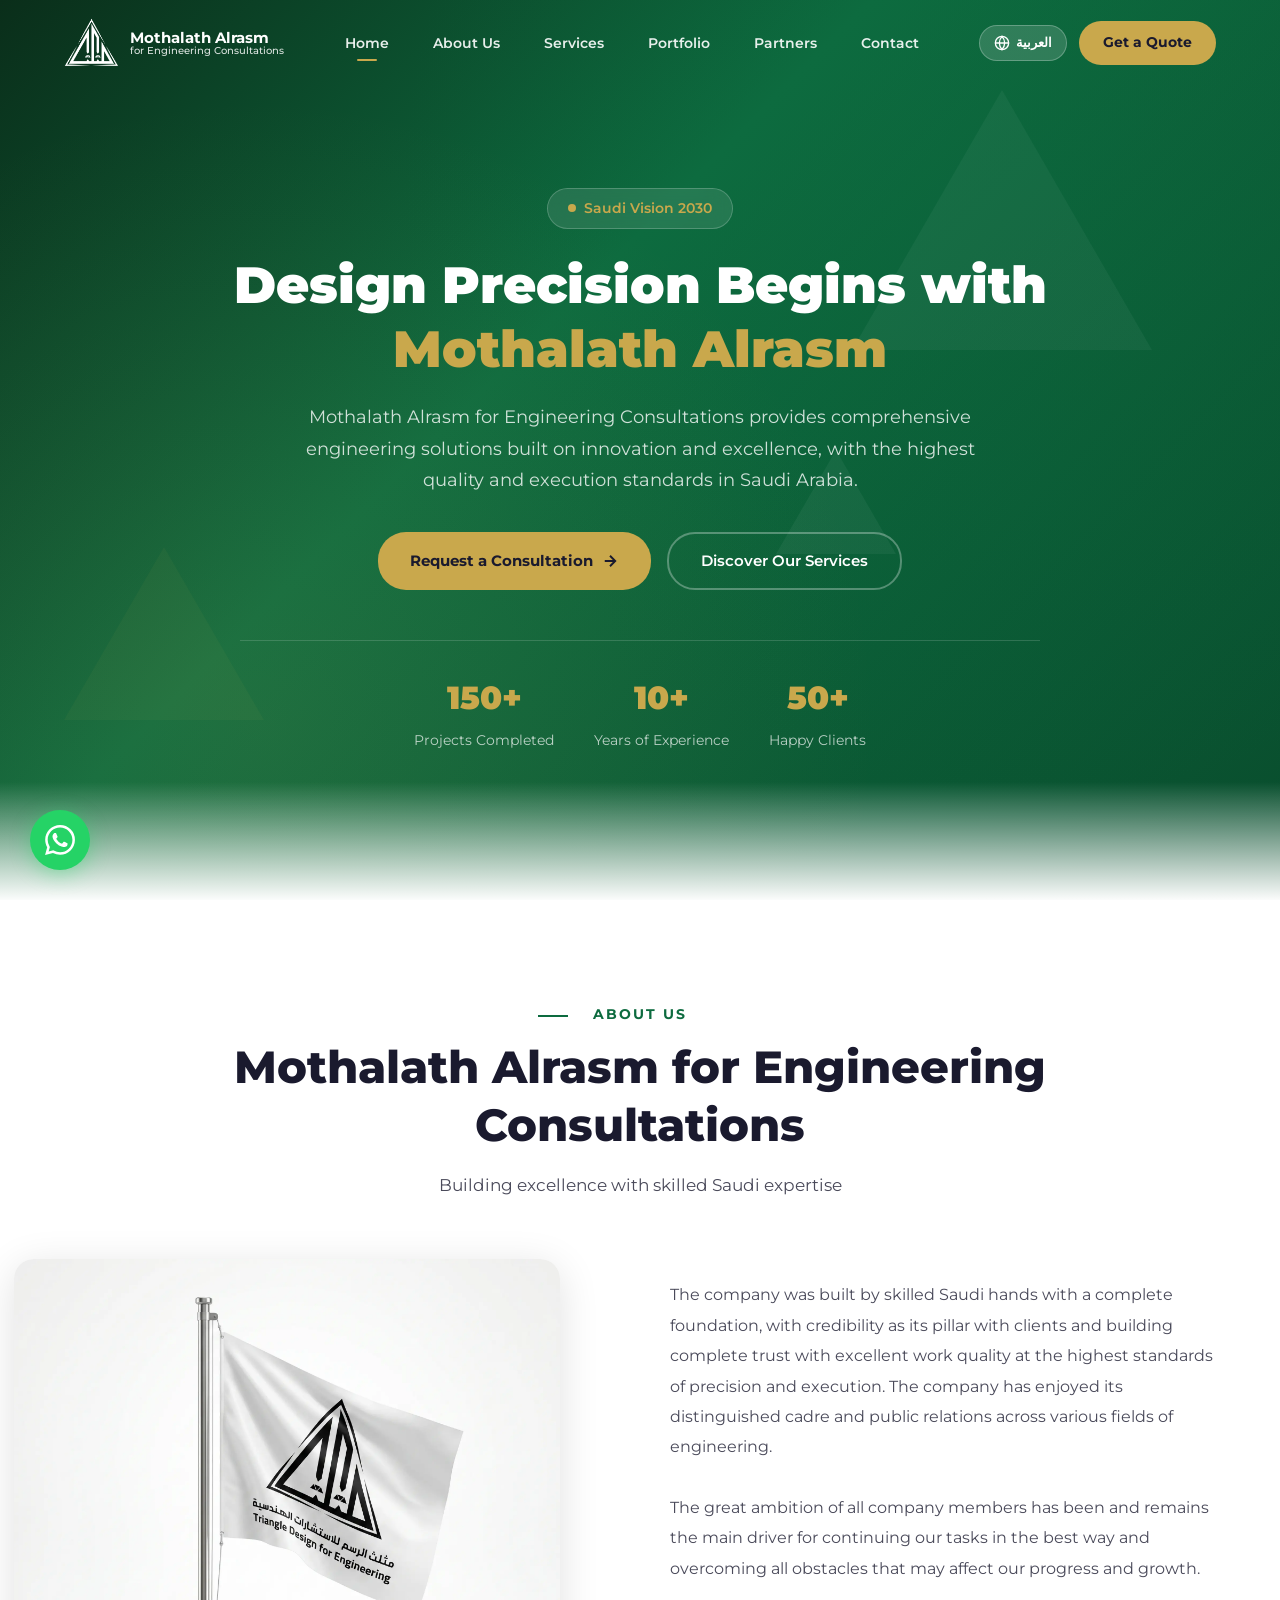
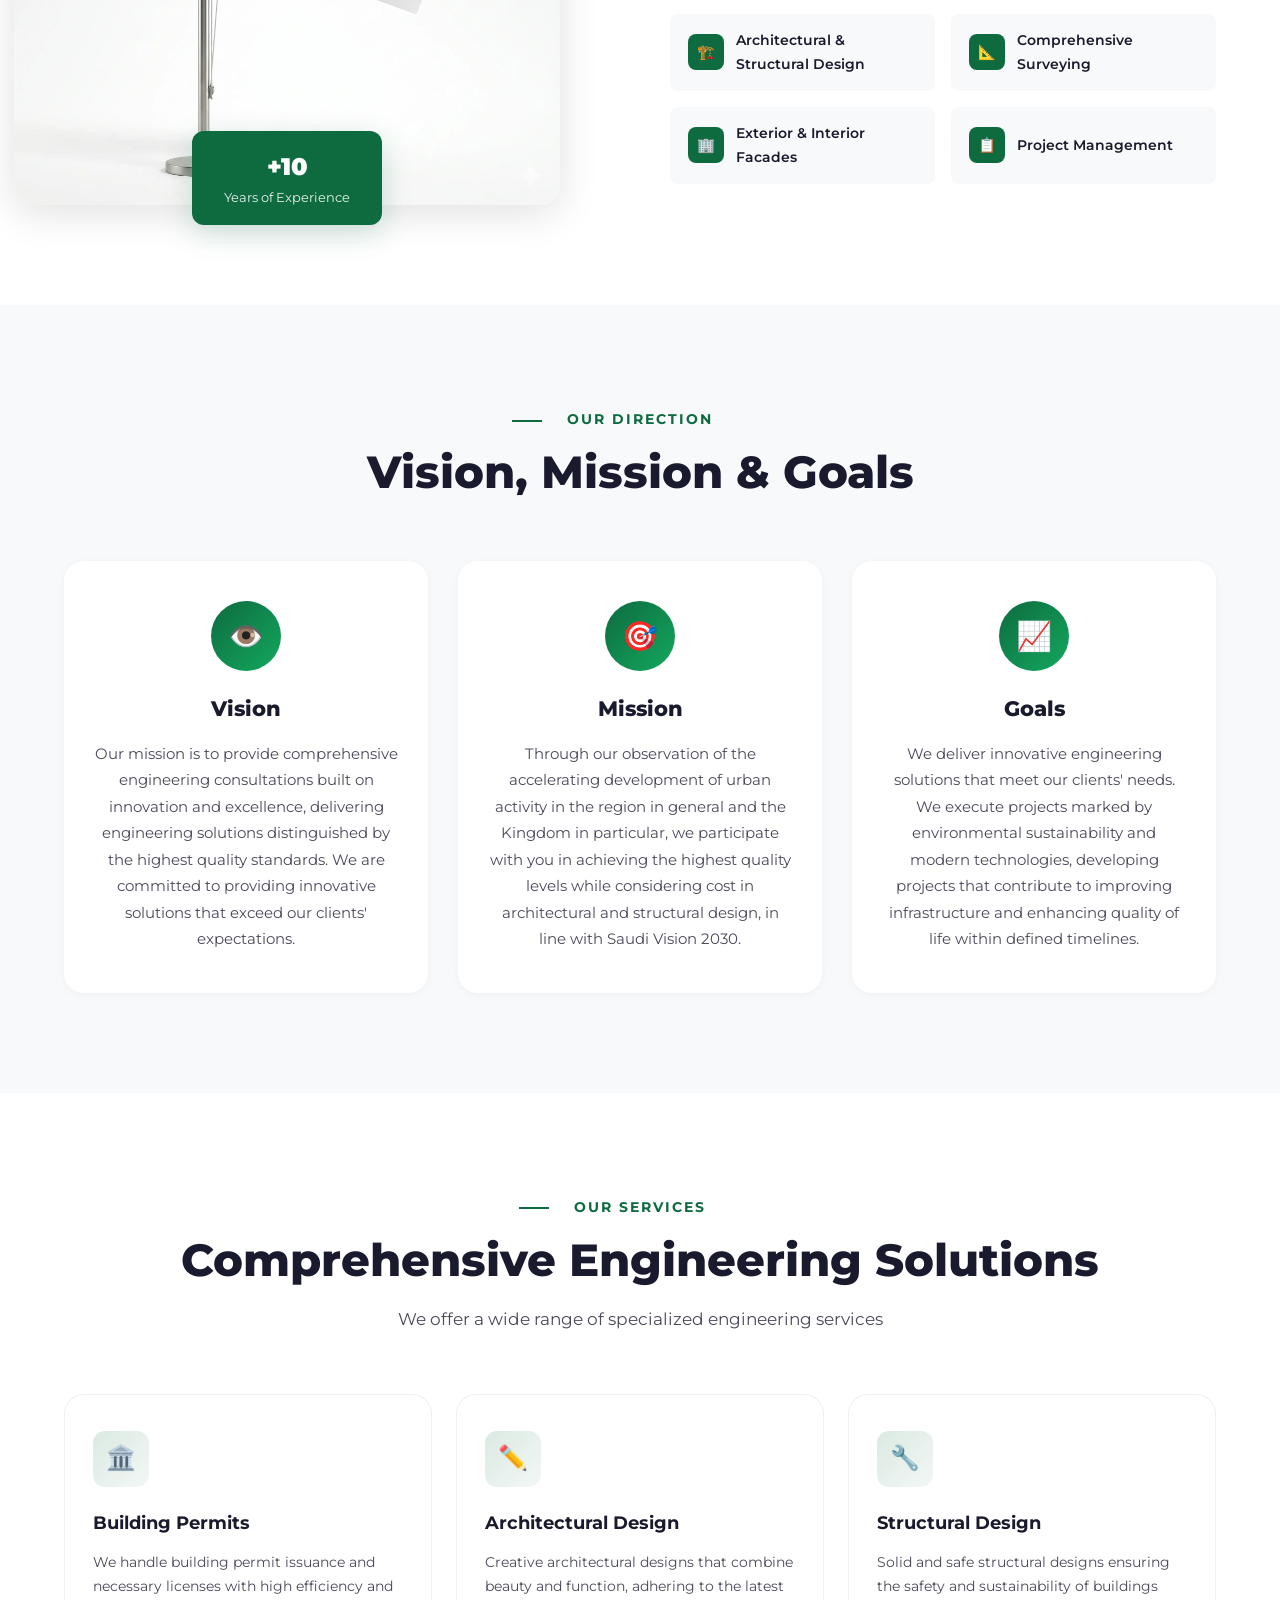
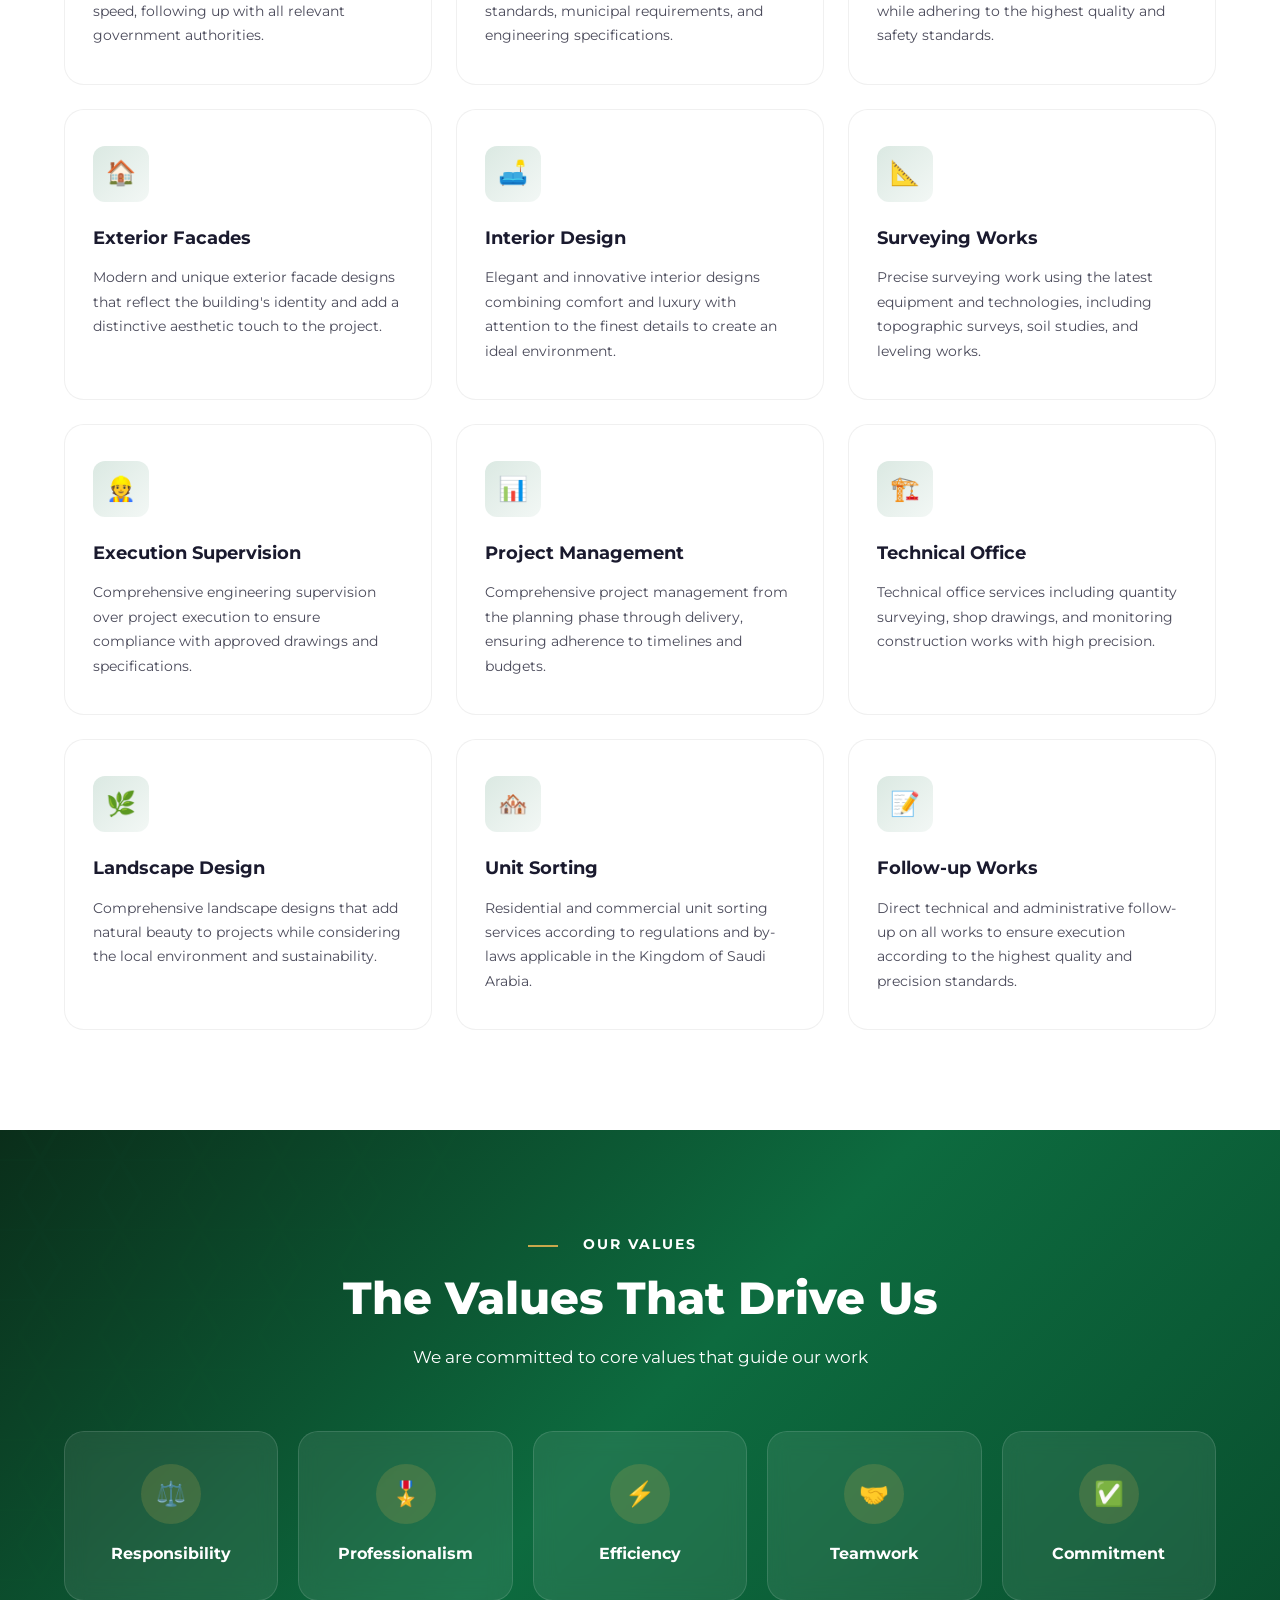
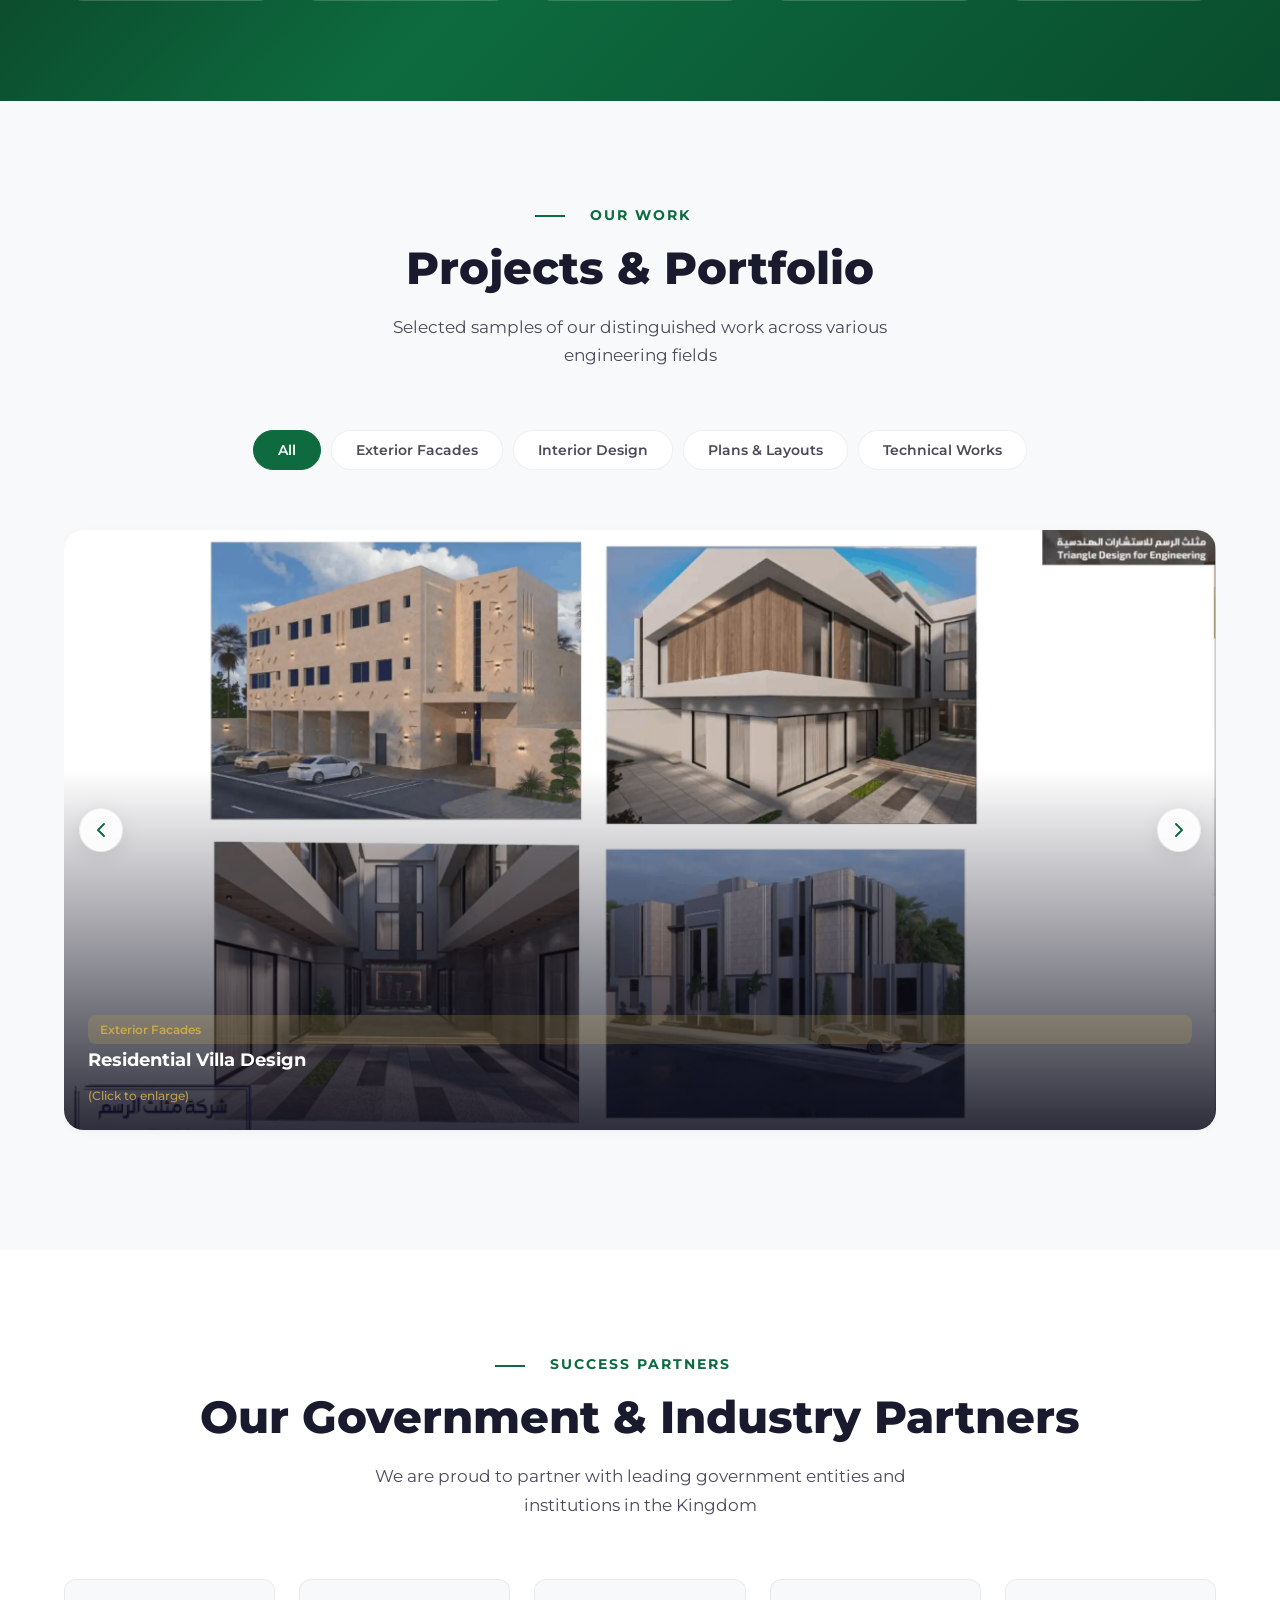
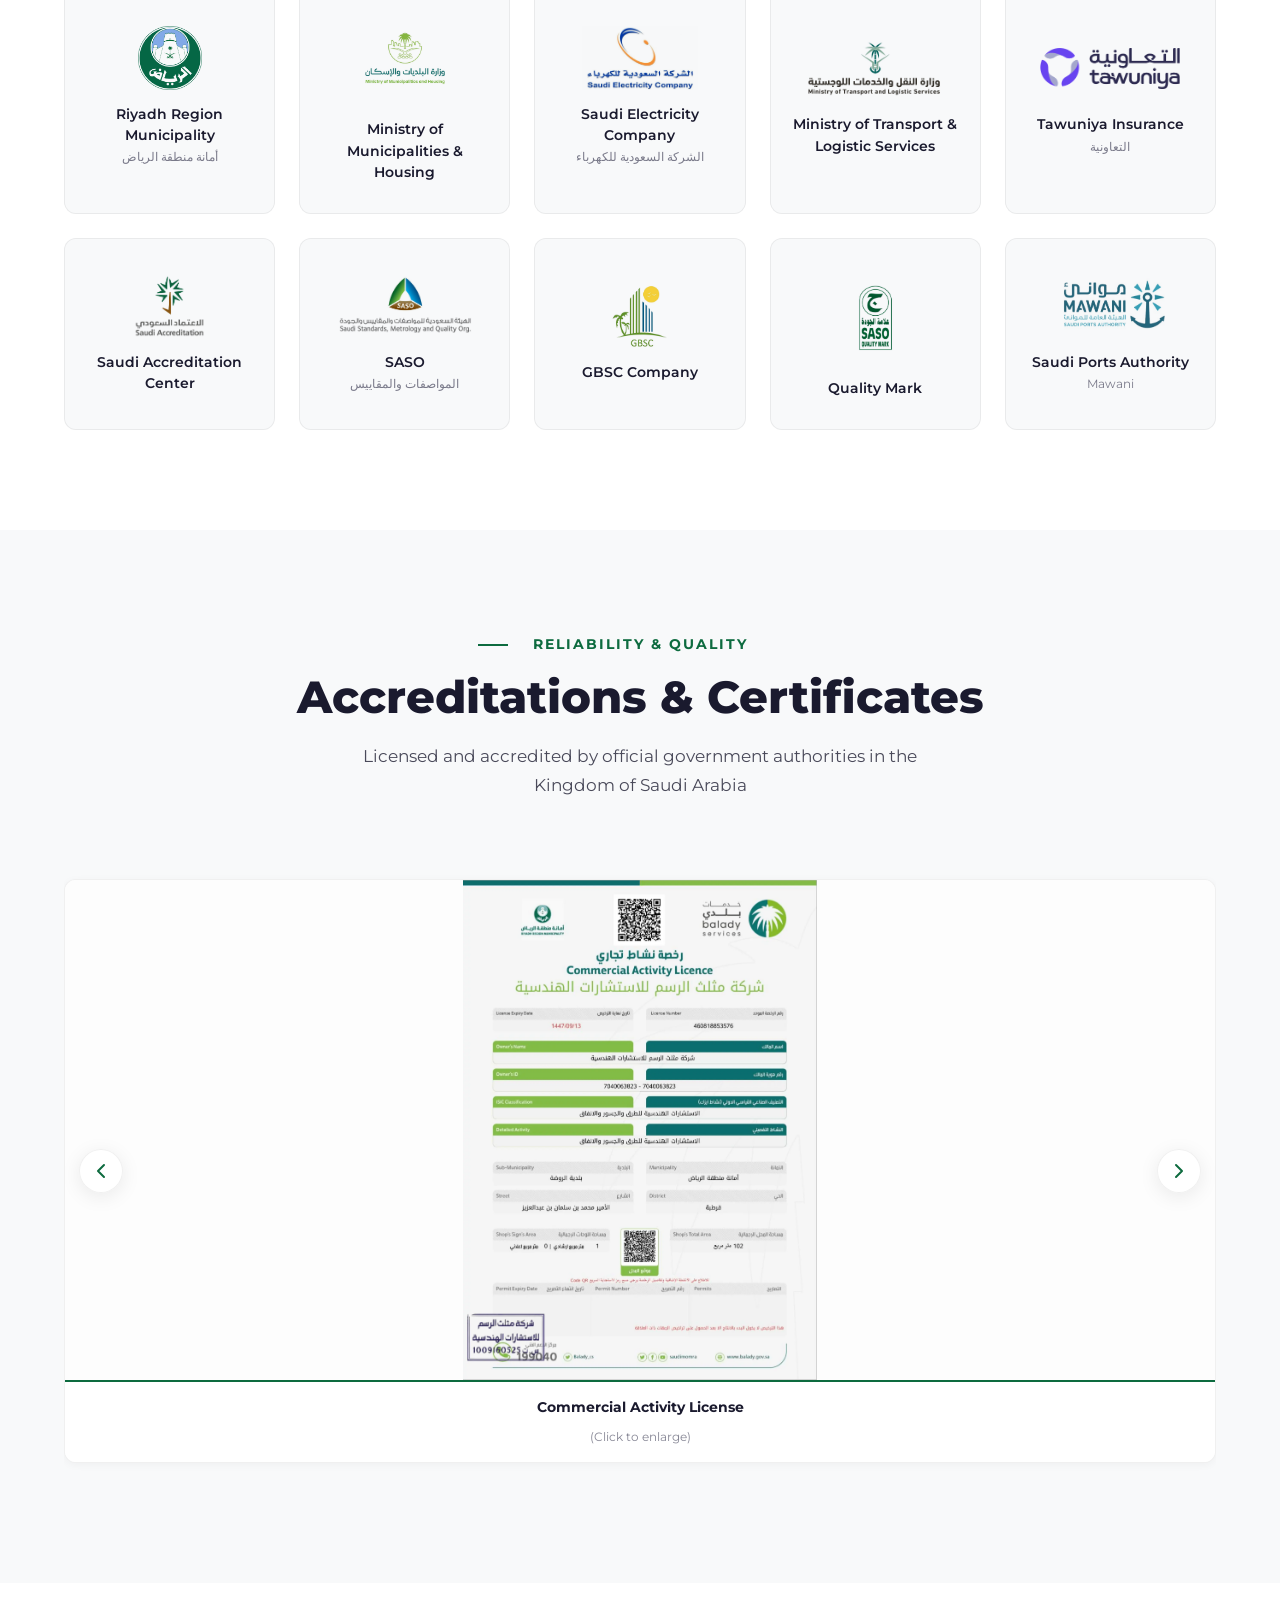
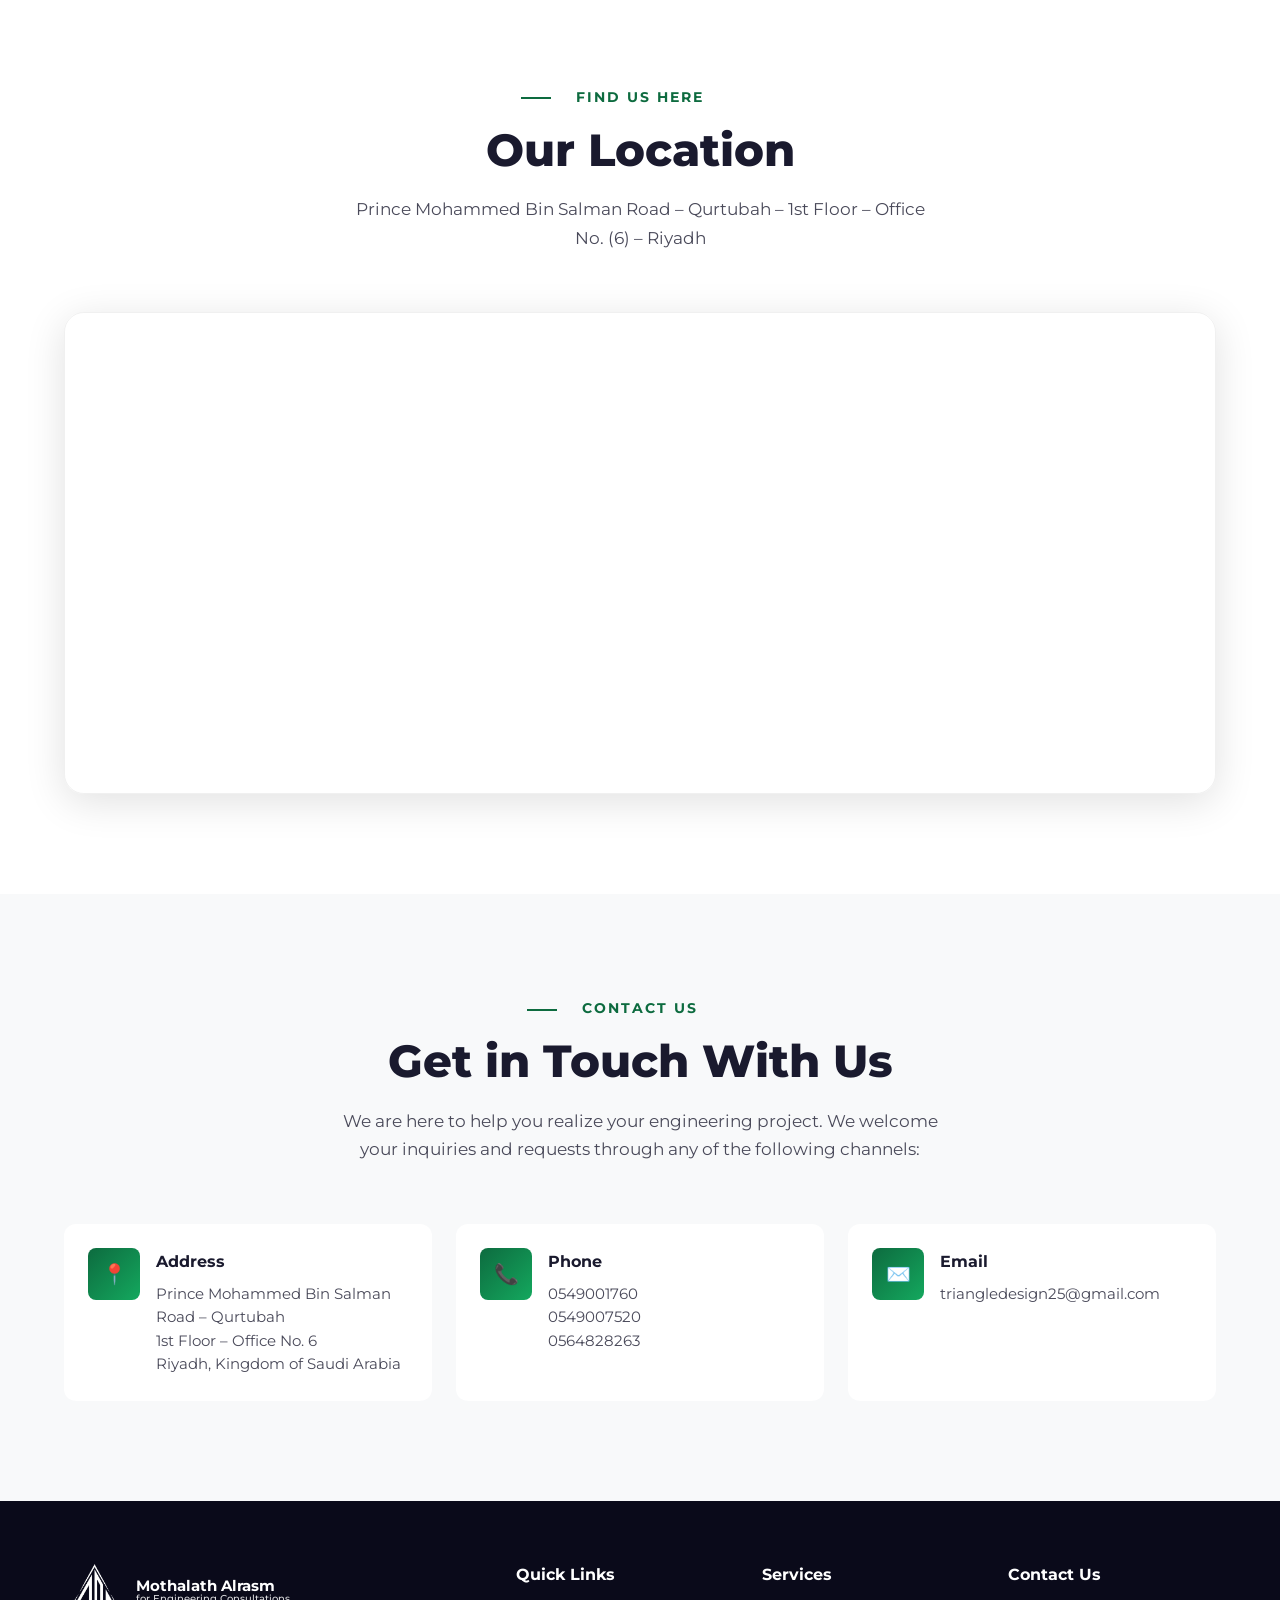
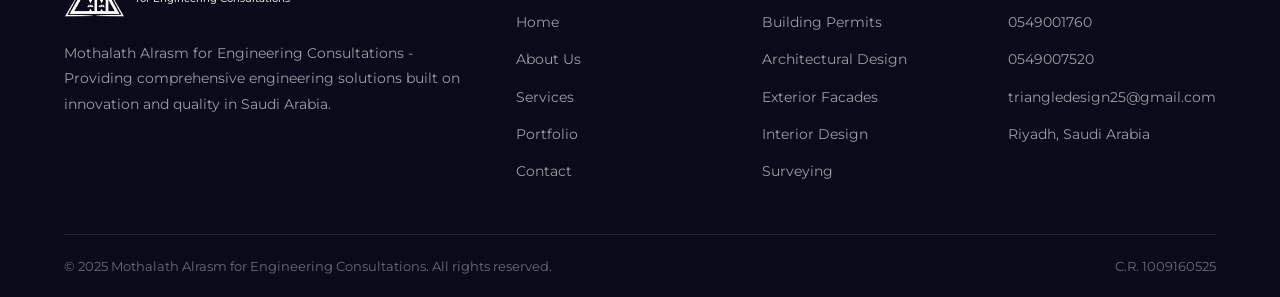
==== commit 0d351800: "last" ====
--- a/en/index.html
+++ b/en/index.html
@@ -471,7 +471,8 @@
         <div class="certs-gallery" id="certGalleryEn">
           <div class="cert-img-card reveal">
             <img src="../images/رخصة نشاط تجاري.webp" alt="Commercial Activity License">
-            <span class="cert-label">Commercial Activity License <span class="zoom-text">(Click to enlarge)</span></span>
+            <span class="cert-label">Commercial Activity License <span class="zoom-text">(Click to
+                enlarge)</span></span>
           </div>
           <div class="cert-img-card reveal">
             <img src="../images/شهادة اجتياز.webp" alt="Completion Certificate">
@@ -479,16 +480,19 @@
           </div>
           <div class="cert-img-card reveal">
             <img src="../images/شهادة استيفاء المعايير الفنية.webp" alt="Technical Standards Compliance Certificate">
-            <span class="cert-label">Technical Standards Compliance <span class="zoom-text">(Click to enlarge)</span></span>
+            <span class="cert-label">Technical Standards Compliance <span class="zoom-text">(Click to
+                enlarge)</span></span>
           </div>
           <div class="cert-img-card reveal">
             <img src="../images/شهادة اشتراك غرفة الرياض.webp" alt="Riyadh Chamber Subscription Certificate">
-            <span class="cert-label">Riyadh Chamber Subscription <span class="zoom-text">(Click to enlarge)</span></span>
+            <span class="cert-label">Riyadh Chamber Subscription <span class="zoom-text">(Click to
+                enlarge)</span></span>
           </div>
           <div class="cert-img-card reveal">
             <img src="../images/شهادة اعتماد وزارة البلديات والإسكان.webp"
               alt="Ministry of Municipalities & Housing Accreditation Certificate">
-            <span class="cert-label">Ministry of Municipalities & Housing <span class="zoom-text">(Click to enlarge)</span></span>
+            <span class="cert-label">Ministry of Municipalities & Housing <span class="zoom-text">(Click to
+                enlarge)</span></span>
           </div>
           <div class="cert-img-card reveal">
             <img src="../images/شهادة الالتزام بحماية الأجور.webp" alt="Wage Protection Compliance Certificate">
--- a/style.css
+++ b/style.css
@@ -76,6 +76,11 @@
   max-width: 100%;
   height: auto;
   display: block;
+  user-select: none;
+  -webkit-user-drag: none;
+  -moz-user-select: none;
+  -webkit-user-select: none;
+  -ms-user-select: none;
 }
 
 a {
@@ -1258,7 +1263,7 @@
 
 .portfolio-slider-container {
   position: relative;
-  padding: 0 50px;
+  padding: 0;
 }
 
 /* .portfolio-grid now shares styles with .certs-gallery above */
